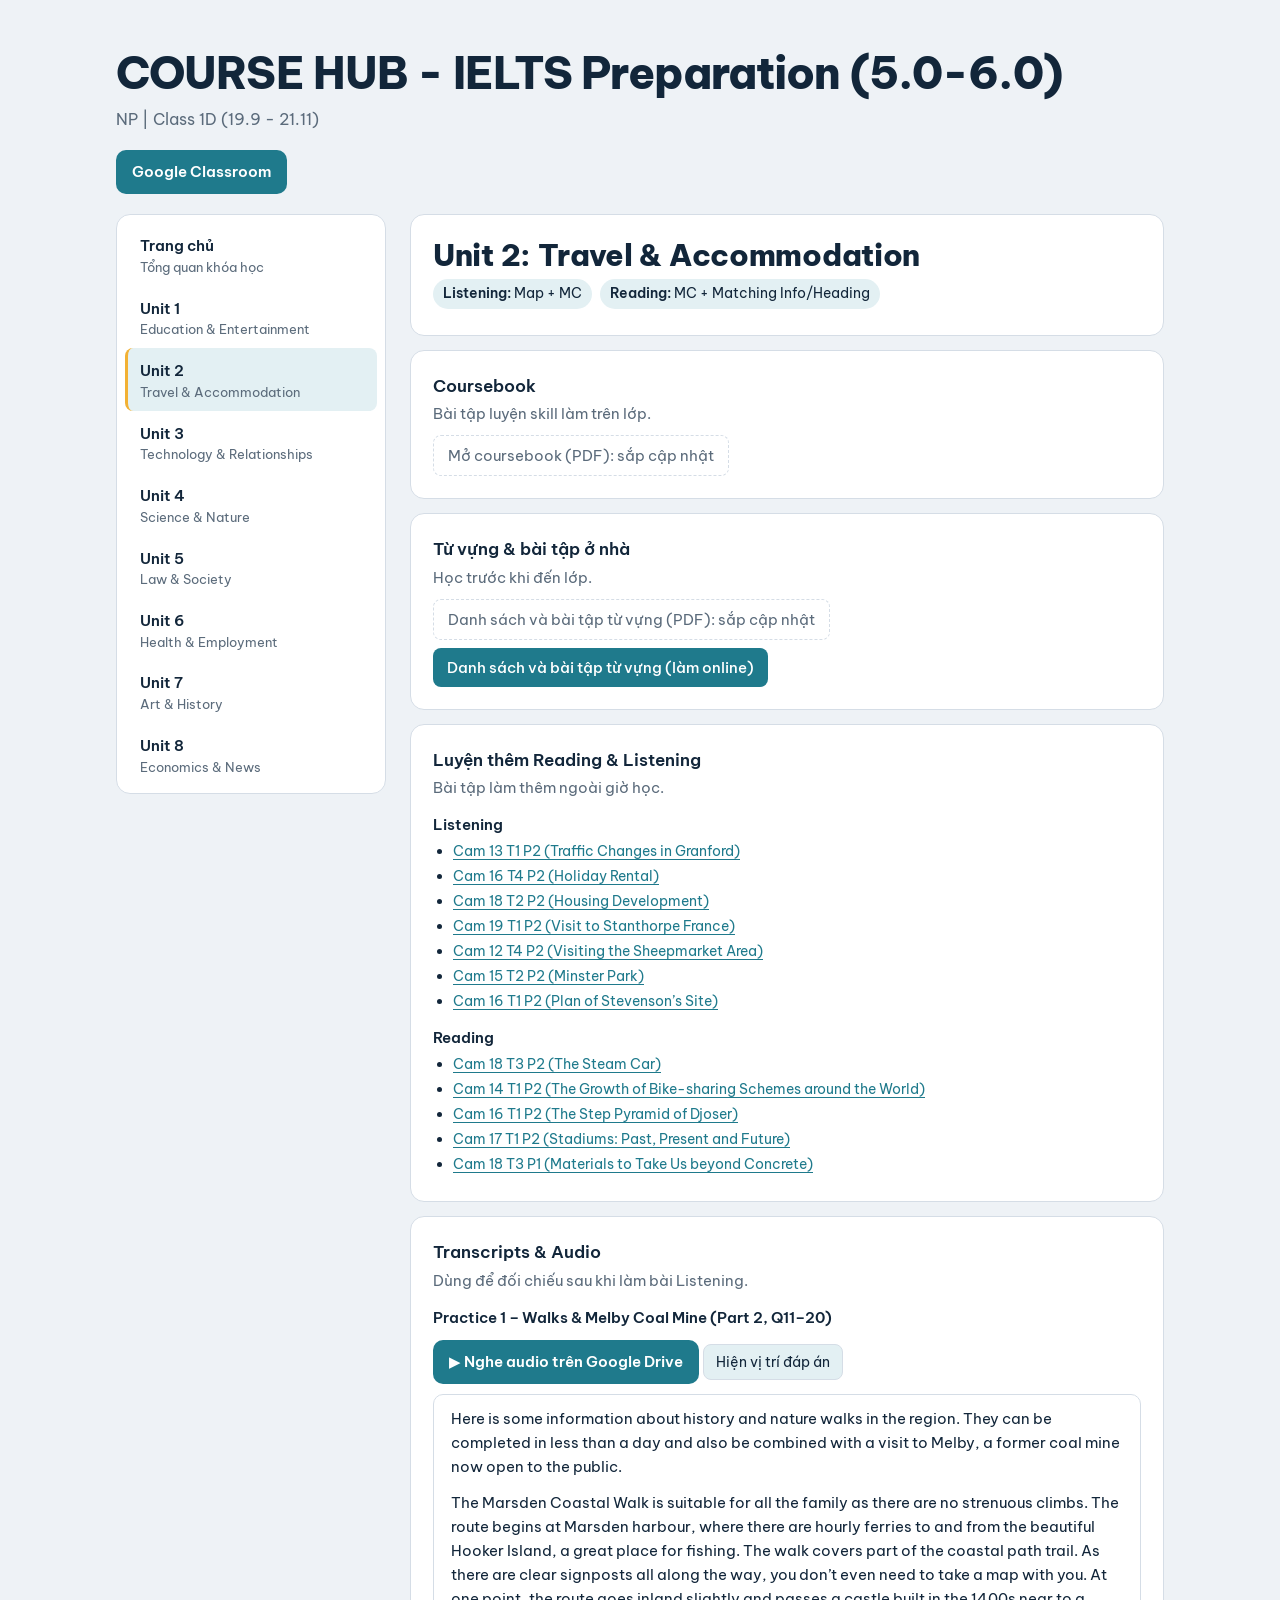
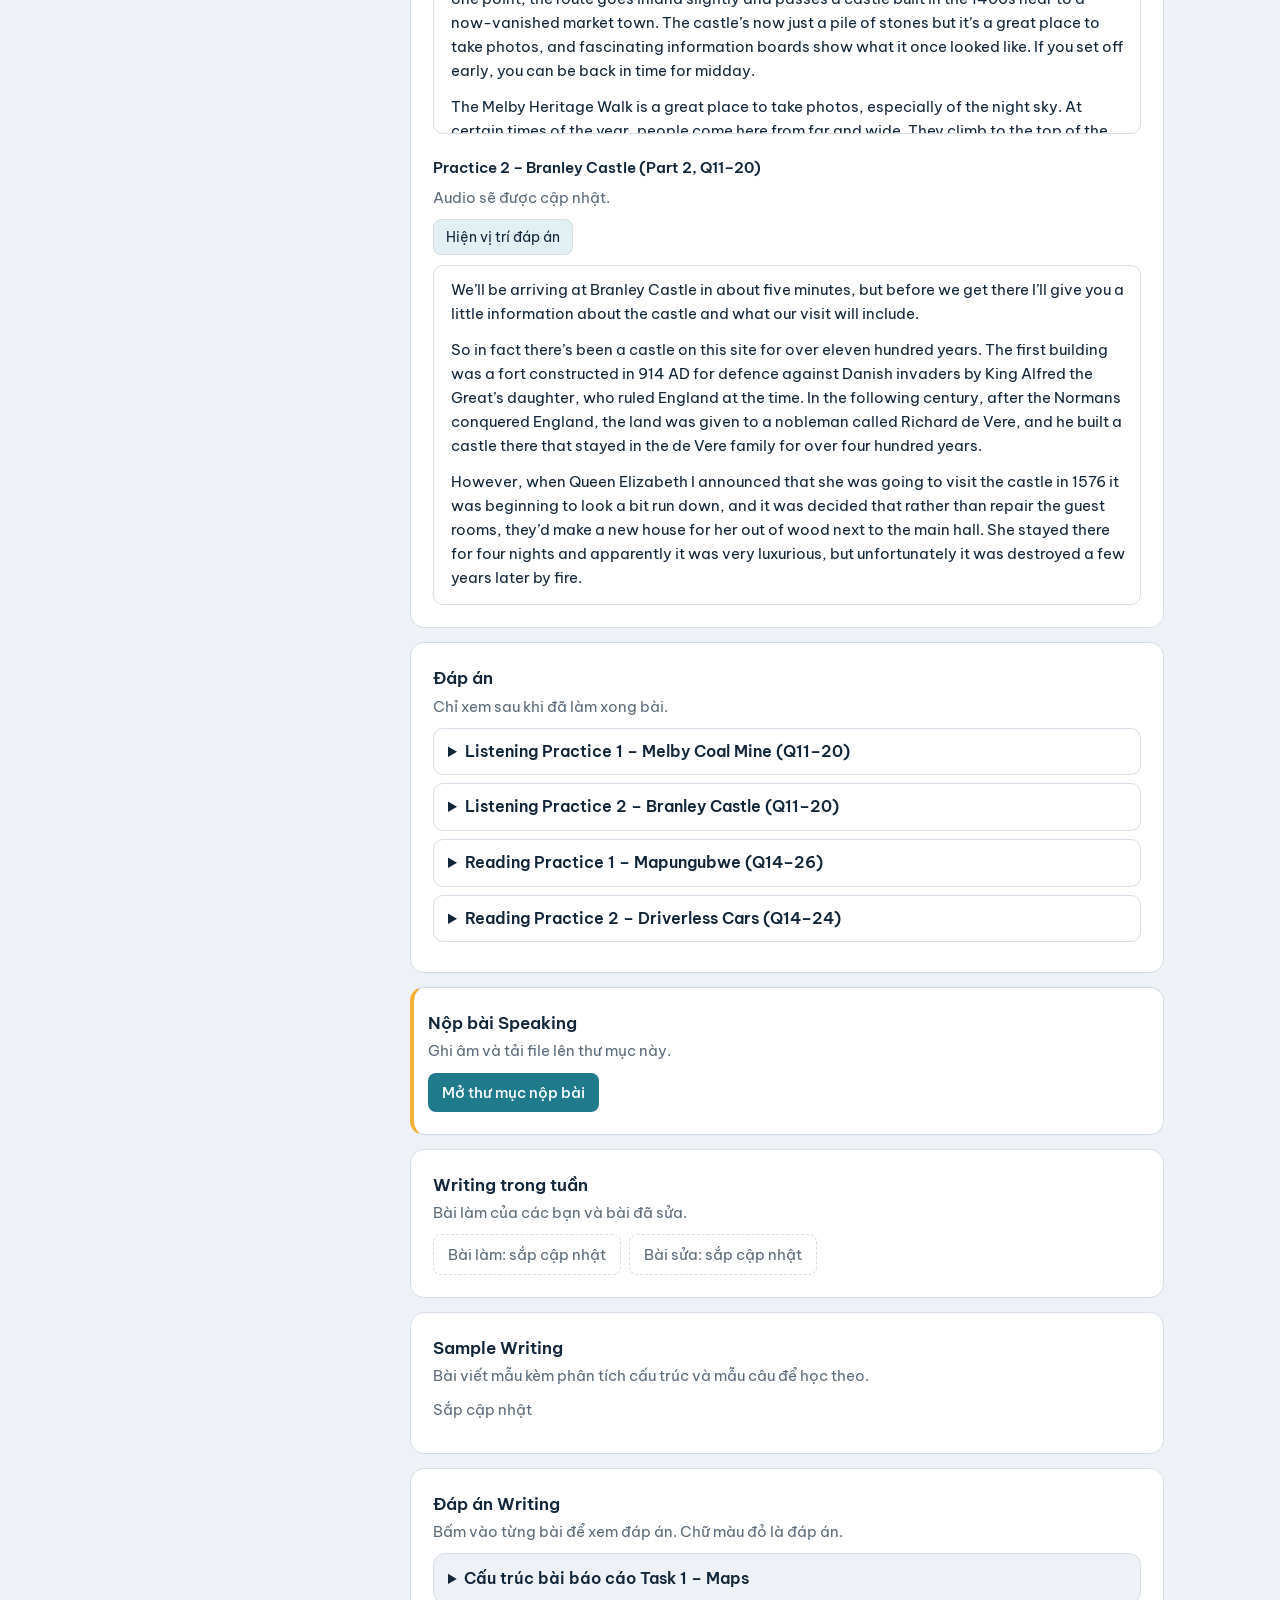
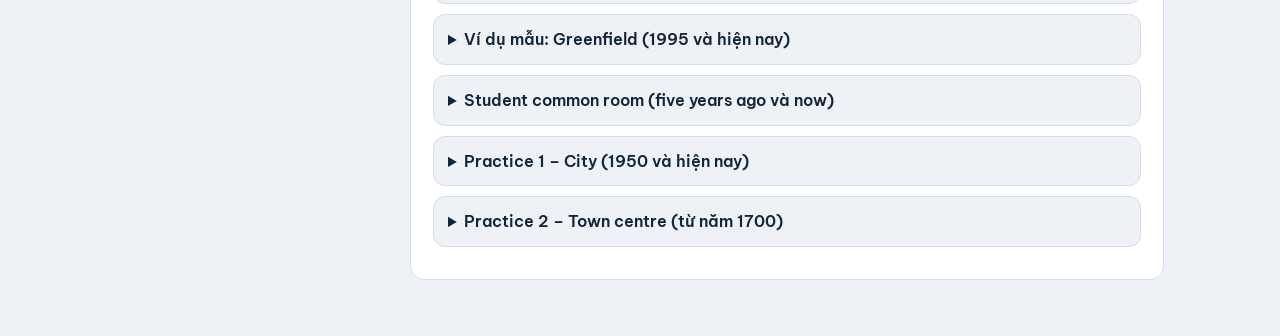
==== unit2.html @ 55ff96ce "Add files via upload" ====
<!DOCTYPE html>
<html lang="vi">
<head>
<meta charset="utf-8">
<meta name="viewport" content="width=device-width, initial-scale=1, viewport-fit=cover">
<title>Unit 2 – Travel & Accommodation | COURSE HUB</title>
<link rel="preconnect" href="https://fonts.googleapis.com">
<link href="https://fonts.googleapis.com/css2?family=Be+Vietnam+Pro:wght@400;500;600;700;800&display=swap" rel="stylesheet">
<link rel="stylesheet" href="style.css">
</head>
<body>
<div class="wrap">
<header>
<h1>COURSE HUB - IELTS Preparation (5.0-6.0)</h1>
<p>NP | Class 1D (19.9 - 21.11)</p>
<div class="top" id="top"></div>
</header>
<div class="layout">
<nav id="nav" aria-label="Danh sách unit"></nav>
<main id="main"></main>
</div>
<p class="foot" id="footTm" hidden><button id="tm">Chế độ canh thời gian (giáo viên)</button></p>
</div>
<script src="config.js"></script>
<script>
/* ===== DỮ LIỆU UNIT 2: chỉ sửa file này khi cập nhật unit này ===== */
window.UNIT = {
 "n": 2,
 "links": {
  "coursebook": [
   ""
  ],
  "vocab": [
   "",
   "unit2/vocab-exercises.html"
  ],
  "speaking": [
   "https://drive.google.com/drive/folders/15FydA_Ylfv_FVtkY6czhgsibKFtHn8TC?usp=sharing"
  ]
 },
 "practiceL": [
  {
   "t": "Cam 13 T1 P2 (Traffic Changes in Granford)",
   "u": "https://youpass.vn/thi-thu/listening/7494"
  },
  {
   "t": "Cam 16 T4 P2 (Holiday Rental)",
   "u": "https://youpass.vn/thi-thu/listening/7436"
  },
  {
   "t": "Cam 18 T2 P2 (Housing Development)",
   "u": "https://youpass.vn/thi-thu/listening/7410"
  },
  {
   "t": "Cam 19 T1 P2 (Visit to Stanthorpe France)",
   "u": "https://youpass.vn/thi-thu/listening/7401"
  },
  {
   "t": "Cam 12 T4 P2 (Visiting the Sheepmarket Area)",
   "u": "https://youpass.vn/thi-thu/listening/7498"
  },
  {
   "t": "Cam 15 T2 P2 (Minster Park)",
   "u": "https://youpass.vn/thi-thu/listening/7459"
  },
  {
   "t": "Cam 16 T1 P2 (Plan of Stevenson’s Site)",
   "u": "https://youpass.vn/thi-thu/listening/7446"
  }
 ],
 "practiceR": [
  {
   "t": "Cam 18 T3 P2 (The Steam Car)",
   "u": "https://youpass.vn/thi-thu/reading/7273"
  },
  {
   "t": "Cam 14 T1 P2 (The Growth of Bike-sharing Schemes around the World)",
   "u": "https://youpass.vn/thi-thu/reading/7321"
  },
  {
   "t": "Cam 16 T1 P2 (The Step Pyramid of Djoser)",
   "u": "https://youpass.vn/thi-thu/reading/7297"
  },
  {
   "t": "Cam 17 T1 P2 (Stadiums: Past, Present and Future)",
   "u": "https://youpass.vn/thi-thu/reading/7288"
  },
  {
   "t": "Cam 18 T3 P1 (Materials to Take Us beyond Concrete)",
   "u": "https://youpass.vn/thi-thu/reading/7275"
  }
 ],
 "audio": [
  {
   "id": "u2p1",
   "title": "Practice 1 – Walks & Melby Coal Mine (Part 2, Q11–20)",
   "audio": "",
   "drive": "https://drive.google.com/file/d/1bThsLKRSCO_lCA4B_rbiBiYxb0vmCD3F/view?usp=sharing",
   "times": null,
   "ev": [
    [
     1,
     "As there are clear signposts all along the way, you don’t even need to take a map with you",
     "11/12"
    ],
    [
     1,
     "The castle’s now just a pile of stones but it’s a great place to take photos",
     "11/12"
    ],
    [
     2,
     "climb the tower that’s situated where there was once a seventeenth century hunting lodge",
     "13/14"
    ],
    [
     2,
     "brings you back down to the starting point",
     "13/14"
    ],
    [
     4,
     "Go through the ticket office to an area where there are lockers to leave heavy bags in, and where you can borrow raincoats. Beyond that room is the exhibition.",
     "15"
    ],
    [
     5,
     "in the building directly to the north of the engine house",
     "16"
    ],
    [
     6,
     "in a small L-shaped building in the middle of the northern boundary of the site",
     "17"
    ],
    [
     7,
     "is in the southwest corner of the site, and can be accessed via a covered walkway",
     "18"
    ],
    [
     8,
     "on the north-eastern boundary of the site, not approached via a covered walkway",
     "19"
    ],
    [
     9,
     "The centre is connected to the ticket office via a short section of covered walkway",
     "20"
    ]
   ],
   "lines": [
    [
     "",
     "Here is some information about history and nature walks in the region. They can be completed in less than a day and also be combined with a visit to Melby, a former coal mine now open to the public."
    ],
    [
     "",
     "The Marsden Coastal Walk is suitable for all the family as there are no strenuous climbs. The route begins at Marsden harbour, where there are hourly ferries to and from the beautiful Hooker Island, a great place for fishing. The walk covers part of the coastal path trail. As there are clear signposts all along the way, you don’t even need to take a map with you. At one point, the route goes inland slightly and passes a castle built in the 1400s near to a now-vanished market town. The castle’s now just a pile of stones but it’s a great place to take photos, and fascinating information boards show what it once looked like. If you set off early, you can be back in time for midday."
    ],
    [
     "",
     "The Melby Heritage Walk is a great place to take photos, especially of the night sky. At certain times of the year, people come here from far and wide. They climb to the top of the valley and take pictures of the stars. In the daytime, it’s completely different. As you hike through the dense woods in the valley bottom, the only things you’ll hear are the sound of your own footsteps. At the highest point, you can stop to take in the views, and those with lots of energy can climb the tower that’s situated where there was once a seventeenth century hunting lodge. The route continues along the tops of the hills and brings you back down to the starting point – the car park at Melby Coal Mine."
    ],
    [
     "",
     "Melby Coal Mine has been open to the public for twenty years and has won awards for its visitor experience. Many of the buildings around the mine are still standing and have been converted into display areas."
    ],
    [
     "",
     "Firstly, there’s an exhibition showing the history of the mine, with many original black and white photos. To see that, you go from the car park, via a covered walkway to the Main Visitor Centre. Go through the ticket office to an area where there are lockers to leave heavy bags in, and where you can borrow raincoats. Beyond that room is the exhibition."
    ],
    [
     "",
     "There’s a small bathhouse where miners used to wash after their shift underground. You can see that in the building directly to the north of the engine house. The boiler has gone from there now, but there are lines of tin baths on the stone floor."
    ],
    [
     "",
     "There’s a display of early mining tools from the days before mechanisation. You can find that in a small L-shaped building in the middle of the northern boundary of the site. It’s incredible to think how miners were able to use hand implements to cut through rock."
    ],
    [
     "",
     "The vehicle shed, where you can find wagons of different sizes, along with some of the hi-tech cutting machines that were in use until the mine closed, is in the southwest corner of the site, and can be accessed via a covered walkway."
    ],
    [
     "",
     "There is a field with ponies, which are always popular with children, on the north-eastern boundary of the site, not approached via a covered walkway."
    ],
    [
     "",
     "The other building to mention is the education centre. This is where school groups go when they visit the mine, but it’s also accessible to the public as it contains a library and small gift shop. The centre is connected to the ticket office via a short section of covered walkway."
    ]
   ]
  },
  {
   "id": "u2p2",
   "title": "Practice 2 – Branley Castle (Part 2, Q11–20)",
   "audio": "",
   "times": null,
   "lines": [
    [
     "",
     "We’ll be arriving at Branley Castle in about five minutes, but before we get there I’ll give you a little information about the castle and what our visit will include."
    ],
    [
     "",
     "So in fact there’s been a castle on this site for over eleven hundred years. The first building was a fort constructed in 914 AD for defence against Danish invaders by King Alfred the Great’s daughter, who ruled England at the time. In the following century, after the Normans conquered England, the land was given to a nobleman called Richard de Vere, and he built a castle there that stayed in the de Vere family for over four hundred years."
    ],
    [
     "",
     "However, when Queen Elizabeth I announced that she was going to visit the castle in 1576 it was beginning to look a bit run down, and it was decided that rather than repair the guest rooms, they’d make a new house for her out of wood next to the main hall. She stayed there for four nights and apparently it was very luxurious, but unfortunately it was destroyed a few years later by fire."
    ],
    [
     "",
     "In the seventeenth century the castle belonged to the wealthy Fenys family, who enlarged it and made it more comfortable. However, by 1982 the Fenys family could no longer afford to maintain the castle, even though they received government support, and they put it on the market. It was eventually taken over by a company who owned a number of amusement parks, but when we get there I think you’ll see that they’ve managed to retain the original atmosphere of the castle."
    ],
    [
     "",
     "When you go inside, you’ll find that in the state rooms there are life-like moving wax models dressed in costumes of different periods in the past, which even carry on conversations together. As well as that, in every room there are booklets giving information about what the room was used for and the history of the objects and furniture it contains."
    ],
    [
     "",
     "The castle park’s quite extensive. At one time sheep were kept there, and in the nineteenth century the owners had a little zoo with animals like rabbits and even a baby elephant. Nowadays the old zoo buildings are used for public displays of painting and sculpture. The park also has some beautiful trees, though the oldest of all, which dated back 800 years, was sadly blown down in 1987."
    ],
    [
     "",
     "Now, you’re free to wander around on your own until 4.30, but then at the end of our visit we’ll all meet together at the bottom of the Great Staircase. We’ll then go on to the long gallery, where there’s a wonderful collection of photographs showing the family who owned the castle a hundred years ago having tea and cakes in the conservatory – and we’ll then take you to the same place, where afternoon tea will be served to you."
    ],
    [
     "",
     "Now if you can take a look at your plans you’ll see Branley Castle has four towers, joined together by a high wall, with the river on two sides."
    ],
    [
     "",
     "Don’t miss seeing the Great Hall. That’s near the river in the main tower, the biggest one, which was extended and redesigned in the eighteenth century."
    ],
    [
     "",
     "If you want to get a good view of the whole castle, you can walk around the walls. The starting point’s quite near the main entrance – walk straight down the path until you get to the south gate, and it’s just there. Don’t go on to the north gate – there’s no way up from there."
    ],
    [
     "",
     "There’ll shortly be a show in which you can see archers displaying their skill with a bow and arrow. The quickest way to get there is to take the first left after the main entrance and follow the path past the bridge, then you’ll see it in front of you at the end."
    ],
    [
     "",
     "If you like animals there’s also a display of hunting birds – falcons and eagles and so on. If you go from the main entrance in the direction of the south gate, but turn right before you get there instead of going through it, you’ll see it on your right past the first tower."
    ],
    [
     "",
     "At 3 pm there’s a short performance of traditional dancing on the outdoor stage. That’s right at the other side of the castle from the entrance, and over the bridge. It’s about ten minutes’ walk or so."
    ],
    [
     "",
     "And finally the shop. It’s actually inside one of the towers, but the way in is from the outside. Just take the first left after the main entrance, go down the path and take the first right. It’s got some lovely gifts and souvenirs."
    ],
    [
     "",
     "Right, so we’re just arriving …"
    ]
   ],
   "ev": [
    [
     2,
     "they’d make a new house for her out of wood next to the main hall",
     "11"
    ],
    [
     3,
     "It was eventually taken over by a company who owned a number of amusement parks",
     "12"
    ],
    [
     4,
     "there are life-like moving wax models dressed in costumes of different periods in the past, which even carry on conversations together",
     "13"
    ],
    [
     5,
     "the old zoo buildings are used for public displays of painting and sculpture",
     "14"
    ],
    [
     6,
     "we’ll then take you to the same place, where afternoon tea will be served to you",
     "15"
    ],
    [
     9,
     "walk straight down the path until you get to the south gate, and it’s just there",
     "16"
    ],
    [
     10,
     "follow the path past the bridge, then you’ll see it in front of you at the end",
     "17"
    ],
    [
     11,
     "turn right before you get there instead of going through it, you’ll see it on your right past the first tower",
     "18"
    ],
    [
     12,
     "That’s right at the other side of the castle from the entrance, and over the bridge",
     "19"
    ],
    [
     13,
     "inside one of the towers",
     "20"
    ],
    [
     13,
     "go down the path and take the first right",
     "20"
    ]
   ]
  }
 ],
 "keys": [
  {
   "t": "Listening Practice 1 – Melby Coal Mine (Q11–20)",
   "note": "",
   "a": [
    {
     "q": "11 & 12",
     "m": "B, E",
     "alt": []
    },
    {
     "q": "13 & 14",
     "m": "C, D",
     "alt": []
    },
    {
     "q": "15",
     "m": "F",
     "alt": []
    },
    {
     "q": "16",
     "m": "B",
     "alt": []
    },
    {
     "q": "17",
     "m": "D",
     "alt": []
    },
    {
     "q": "18",
     "m": "A",
     "alt": []
    },
    {
     "q": "19",
     "m": "H",
     "alt": []
    },
    {
     "q": "20",
     "m": "E",
     "alt": []
    }
   ]
  },
  {
   "t": "Listening Practice 2 – Branley Castle (Q11–20)",
   "note": "",
   "a": [
    {
     "q": "11",
     "m": "B",
     "alt": []
    },
    {
     "q": "12",
     "m": "C",
     "alt": []
    },
    {
     "q": "13",
     "m": "C",
     "alt": []
    },
    {
     "q": "14",
     "m": "B",
     "alt": []
    },
    {
     "q": "15",
     "m": "A",
     "alt": []
    },
    {
     "q": "16",
     "m": "H",
     "alt": []
    },
    {
     "q": "17",
     "m": "D",
     "alt": []
    },
    {
     "q": "18",
     "m": "F",
     "alt": []
    },
    {
     "q": "19",
     "m": "A",
     "alt": []
    },
    {
     "q": "20",
     "m": "E",
     "alt": []
    }
   ]
  },
  {
   "t": "Reading Practice 1 – Mapungubwe (Q14–26)",
   "note": "",
   "a": [
    {
     "m": "E",
     "alt": [],
     "e": "PE – L8 (...but their precise function is not known)"
    },
    {
     "m": "G",
     "alt": [],
     "e": "PG – L2 (a situation that may have been brought to a crisis point by a series of droughts)"
    },
    {
     "m": "C",
     "alt": [],
     "e": "PC – L4 (There were some grander residences dotted around the outskirts of Babandyanalo, and these probably belonged to male relatives of the king)"
    },
    {
     "m": "D",
     "alt": [],
     "e": "PD – L4 (...traded with merchants travelling from India by sea)"
    },
    {
     "m": "B",
     "alt": [],
     "e": "PB – L1 (The total population of Mapungubwe at its peak in the mid-13th century was around 5,000 people.)"
    },
    {
     "m": "A",
     "alt": [],
     "e": "PA – L4 (cattle herding and other types of farming brought plenty of food and a surplus that could be traded for needed goods)"
    },
    {
     "m": "B / D",
     "alt": [],
     "e": "(Thứ tự bất kỳ) PF – L7 (These objects were all found at the royal burial site...)"
    },
    {
     "m": "B / D",
     "alt": [],
     "e": "(Thứ tự bất kỳ) PF – L1 (A type of decoration, found nowhere else except Great Zimbabwe, involved the crafting of gold into small rectangular sheets...)"
    },
    {
     "m": "prosperity",
     "alt": [],
     "e": "PE – L2 (is another indicator of the prosperity of Mapungubwe society)"
    },
    {
     "m": "whistles",
     "alt": [],
     "e": "PE – L5 (There are also ceramic discs, and whistles.)"
    },
    {
     "m": "bodies",
     "alt": [],
     "e": "PE – L6 (small figures of highly stylised humans with elongated bodies...)"
    },
    {
     "m": "ancestors",
     "alt": [],
     "e": "PE – L7 (The figures may have been used in ceremonies as offerings to ancestors...)"
    },
    {
     "m": "jewellery",
     "alt": [
      "jewelry"
     ],
     "e": "PE – L9 (Other discoveries include small jewellery items made from locally sourced copper.)"
    }
   ],
   "s": 14
  },
  {
   "t": "Reading Practice 2 – Driverless Cars (Q14–24)",
   "note": "",
   "a": [
    {
     "m": "C",
     "alt": [],
     "e": "PC – L3 (the average car spends more than 90 percent of its life parked)"
    },
    {
     "m": "B",
     "alt": [],
     "e": "PB – L5 (those who are challenged by existing mobility models — such as older or disabled travellers — may be able to enjoy significantly greater travel autonomy.)"
    },
    {
     "m": "E",
     "alt": [],
     "e": "PE – L3 (drivers will have the freedom to select one that best suits their needs for a particular journey)"
    },
    {
     "m": "G",
     "alt": [],
     "e": "PG – L1 (It’s clear that there are many challenges that need to be addressed but... these can most probably be conquered within the next 10 years.)"
    },
    {
     "m": "D",
     "alt": [],
     "e": "PD – L11 (This faster rate of turnover may mean that vehicle production will not necessarily decrease.)"
    },
    {
     "m": "human error",
     "alt": [],
     "e": "PB – L2 (research at the UK’s Transport Research Laboratory has demonstrated that more than 90 percent of road collisions involve human error as a contributory factor)"
    },
    {
     "m": "car-sharing",
     "alt": [
      "car sharing"
     ],
     "e": "PC – L4 (Automation means that initiatives for car-sharing become much more viable, particularly in urban areas)"
    },
    {
     "m": "ownership",
     "alt": [],
     "e": "PD – L8 (Research Institute suggests automated vehicles might reduce vehicle ownership by 43 percent)"
    },
    {
     "m": "mileage",
     "alt": [],
     "e": "PD – L10 (but that vehicles’ average annual mileage would double as a result.)"
    },
    {
     "m": "C / D",
     "alt": [],
     "e": "(Thứ tự bất kỳ) PB – L5 (If the vehicle can do some or all of the driving, it may be possible to be productive, to socialise or simply to relax)"
    },
    {
     "m": "C / D",
     "alt": [],
     "e": "(Thứ tự bất kỳ) PB – L7 (If the vehicle can do the driving, those who are challenged by existing mobility models ... may be able to enjoy significantly greater travel autonomy.)"
    }
   ],
   "s": 14
  }
 ],
 "wkey": [
  {
   "t": "Cấu trúc bài báo cáo Task 1 – Maps",
   "blocks": [
    {
     "k": "list",
     "items": [
      "Introduction: paraphrase the map description.",
      "Overview: main changes / differences.",
      "Two body paragraphs: give further information."
     ]
    },
    {
     "k": "h",
     "t": "Body paragraph 1: one area of the map"
    },
    {
     "k": "list",
     "items": [
      "Facility A: Where? What change? (Moved to where?)",
      "Facility B: Where? What change? (Moved to where?)",
      "Facility C: Where? What change? (Moved to where?)",
      "..."
     ]
    },
    {
     "k": "h",
     "t": "Body paragraph 2: the other area of the map"
    },
    {
     "k": "list",
     "items": [
      "Facility A: Where? What change? (Moved to where?)",
      "Facility B: Where? What change? (Moved to where?)",
      "Facility C: Where? What change? (Moved to where?)",
      "..."
     ]
    }
   ]
  },
  {
   "t": "Ví dụ mẫu: Greenfield (1995 và hiện nay)",
   "prompt": "The maps below show the changes to a small town called Greenfield between 1995 and today. Summarise the information by selecting and reporting the main features, and make comparisons where relevant.",
   "img": "unit2/writing-1-greenfield.png",
   "alt": "Bản đồ thị trấn Greenfield năm 1995 và hiện nay",
   "blocks": [
    {
     "k": "sample",
     "label": "Bài mẫu",
     "paras": [
      [
       "Introduction",
       "The two maps illustrate how the town of Greenfield has changed from 1995 until the present day."
      ],
      [
       "Overview",
       "Overall, the town has become much more developed and modern. The most noticeable changes are that farmland has been replaced by housing, and that many public facilities in the south have been enlarged or upgraded."
      ],
      [
       "Body paragraph 1 – The northern area",
       "In the north of the town, there was a farm in the north-west and a small forest in the north-east in 1995. Today, the farm has disappeared and a housing estate has been built in its place. The forest has become much smaller, as part of it has been cleared to make room for a new car park, which is located next to the housing estate."
      ],
      [
       "Body paragraph 2 – The southern area",
       "In the south, the school, which stood in the south-west of the town, has been expanded to include a larger playground. In the centre, the old market has been demolished and a shopping mall has been constructed on the same site. Meanwhile, the small clinic in the south-east was moved to the north-east of the area, where it was turned into a hospital that is much bigger than before. Finally, the dirt road that ran through the middle of the town has been upgraded into a main road."
      ]
     ]
    }
   ]
  },
  {
   "t": "Student common room (five years ago và now)",
   "prompt": "The plans show a student common room from five years ago and now. Summarize the information by selecting and reporting the main features and make comparisons where relevant. (About 20 minutes, at least 150 words.)",
   "img": "unit2/writing-2-common-room.png",
   "alt": "Sơ đồ phòng sinh hoạt sinh viên năm năm trước và hiện nay",
   "blocks": [
    {
     "k": "h",
     "t": "1. Look at the maps below. Answer the questions below."
    },
    {
     "k": "qa",
     "rows": [
      [
       "Which place does the map describe?",
       "A student common room"
      ],
      [
       "Which period of time is mentioned?",
       "Five years ago and now"
      ],
      [
       "Which tense should be used?",
       "Where (Past Simple) → What has changed (Present Perfect → Present Simple)"
      ]
     ]
    },
    {
     "k": "h",
     "t": "2. Complete the Introduction sentence with the answers above."
    },
    {
     "k": "fill",
     "t": "The two maps illustrate how {a student common room} {has} / will be changed between {five years ago} and {now}"
    },
    {
     "k": "h",
     "t": "3. Choose the words in brackets that best describe the changes to the maps."
    },
    {
     "k": "fill",
     "t": "Overall, the map experienced ({major} / minor / some certain / no) modifications in the (northern / {southern} / eastern / western / central) section(s), while the others witnessed (more / {less}) significant upgrades."
    },
    {
     "k": "h",
     "t": "4. Complete the blanks with an area that the body describes. Put the facilities into the correct body paragraphs."
    },
    {
     "k": "tbl",
     "head": [
      "Body",
      "Khu vực",
      "Nhận xét chung",
      "Facilities / amenities"
     ],
     "rows": [
      [
       "Body 1",
       "{In the north}",
       "The arrangement of amenities remains almost unchanged compared to five years ago.",
       "{a cupboard, a sink, two benches, a microwave, a refrigerator}"
      ],
      [
       "Body 2",
       "{In the middle and the south}",
       "The area has been completely renovated.",
       "{locker / closet, four six-seater tables, entrance}"
      ]
     ]
    },
    {
     "k": "h",
     "t": "5. Finish the outline for the two body paragraphs by matching the facilities (What?) with the position (Where?) and the change (What changed?)."
    },
    {
     "k": "note",
     "t": "Danh sách từ gợi ý:"
    },
    {
     "k": "tbl",
     "head": [
      "Where?",
      "What changed?"
     ],
     "rows": [
      [
       "1. middle of the room",
       "1. expanded into an eight-seater"
      ],
      [
       "2. in the middle",
       "2. remain in their original positions"
      ],
      [
       "3. lined up in succession from west to east",
       "3. moved to the left"
      ],
      [
       "4. next to the new setup",
       "4. removed"
      ],
      [
       "5. next to the western entrance",
       "5. substituted by a workbench for laptops"
      ],
      [
       "6. in the bottom right corner",
       "6. installed"
      ],
      [
       "7. on the right",
       "7. replaced by a second microwave"
      ]
     ]
    },
    {
     "k": "tbl",
     "head": [
      "Body paragraph",
      "What?",
      "Where?",
      "What changed?"
     ],
     "rows": [
      [
       {
        "t": "Body paragraph A: {the north}",
        "rs": 2
       },
       "1. Kitchen units (a cupboard, sink, two benches, a microwave, and a refrigerator)",
       "{lined up in succession from west to east}",
       "{remain in their original positions}"
      ],
      [
       "2. one of the two benches",
       "{in the middle}",
       "{replaced by a second microwave}"
      ],
      [
       {
        "t": "Body paragraph B: {the middle} and {the south}",
        "rs": 5
       },
       "3. four six-seater tables",
       "{middle of the room}",
       "{moved to the left}"
      ],
      [
       "4. locker / closet",
       "{in the bottom right corner}",
       "{removed}"
      ],
      [
       "5. a relaxation zone (featuring a drinks machine, three armchairs, and a television)",
       "{on the right}",
       "{installed}"
      ],
      [
       "6. one of the tables",
       "{next to the new setup}",
       "{substituted by a workbench for laptops}"
      ],
      [
       "7. another table",
       "{next to the western entrance}",
       "{expanded into a ten-seater}"
      ]
     ]
    },
    {
     "k": "h",
     "t": "6. Now, write your own report based on the outline above."
    },
    {
     "k": "sample",
     "label": "Sample answer",
     "paras": [
      "The plans illustrate the layout modifications of a student common room over a five-year period.",
      "Overall, the southern sections experienced major modifications, while the others experienced less significant upgrades.",
      "Looking at the northern section first, a cupboard, sink, two benches, a microwave and a refrigerator were lined up in succession from west to east. This arrangement of amenities remains in their original positions over the last five years. The only modification in this area is that one of the two benches has been replaced by a second microwave.",
      "Turning to the rest of the room, the middle and southern areas have been completely renovated. Five years ago, the space was occupied by four six-seater tables in the middle of the room and a locker in the bottom right corner. Currently, while the set of tables has been moved to the left, the locker has been removed completely. Instead, a relaxation zone, featuring a drinks machine, three armchairs and a television, has been installed on the right. One of the tables next to the new setup has been substituted by a workbench for laptops, and another table next to the western entrance has been expanded into a ten-seater."
     ]
    }
   ]
  },
  {
   "t": "Practice 1 – City (1950 và hiện nay)",
   "prompt": "The maps below show a plan of a city in 1950 and at the present. Provide an overview of the information by identifying and describing the key details, and include comparisons where appropriate. (About 20 minutes, at least 150 words.)",
   "img": "unit2/writing-p1-city.png",
   "alt": "Bản đồ thành phố năm 1950 và hiện nay",
   "blocks": [
    {
     "k": "h",
     "t": "1. Question analysis. Answer the questions below."
    },
    {
     "k": "qa",
     "rows": [
      [
       "Which place does the map describe?",
       "A city"
      ],
      [
       "Which period of time is mentioned?",
       "1950 and at the present"
      ],
      [
       "Which tense should be used?",
       "Where (Past Simple) → What has changed (Present Perfect → Present Simple)"
      ]
     ]
    },
    {
     "k": "h",
     "t": "2. Complete the overview outline with words in brackets."
    },
    {
     "k": "fill",
     "t": "The ({central} / northern / southern) business district and the (transport infrastructure / {residential area} / body of water) in its ({vicinity} / intersection / terrain): ({expand} / construct / demolish) / ({Northern} / Southern / Eastern / Western) quarters: minor modifications > < the other(s): major changes"
    },
    {
     "k": "h",
     "t": "3. Complete the table with words from the suggested vocabulary or prepositions."
    },
    {
     "k": "tbl",
     "head": [
      "Describing location",
      "Describing change"
     ],
     "rows": [
      [
       "to the southeast; from the west to east end; along the bottom left; in the south; in the center; over; between; in the bottom right; to the south",
       "stay the same; construct; remain unchanged; build; expand; extend; grow in size; construction; add"
      ]
     ]
    },
    {
     "k": "tbl",
     "head": [
      "Body",
      "What?",
      "Where?",
      "What changed?"
     ],
     "rows": [
      [
       {
        "t": "City center",
        "rs": 7
       },
       "population",
       "in the north",
       "Grew tenfold from its original 20,000 inhabitants"
      ],
      [
       "road system",
       "{in the center} of map",
       "{expand} new branched off path connect east and south"
      ],
      [
       "river",
       "{from the west to east end} of city",
       "{stay the same}"
      ],
      [
       "lake",
       "{to the south} of main intersection",
       "{construct} split expanded cities’ into two parts"
      ],
      [
       "bridge",
       "{over} river",
       "{extend} accommodate larger body of water"
      ],
      [
       "government building",
       "{in the south} of commercial district",
       "{remain unchanged}"
      ],
      [
       "new government building",
       "{to the southeast} of new junction",
       "{build}"
      ],
      [
       {
        "t": "The outskirts",
        "rs": 3
       },
       "new route",
       "{along the bottom left} of map",
       "{add}"
      ],
      [
       "dam",
       "{between} river and east end of lake",
       "{construction}"
      ],
      [
       "airport",
       "{in the bottom right} of urban space",
       "{grow in size}"
      ]
     ]
    },
    {
     "k": "h",
     "t": "4. Now, write your own report based on the outline above."
    }
   ]
  },
  {
   "t": "Practice 2 – Town centre (từ năm 1700)",
   "prompt": "The following maps show the changes that have taken place in the centre of a town since 1700. Summarise the information by selecting and reporting the main features, and make comparisons where relevant. (About 20 minutes, at least 150 words.)",
   "img": "unit2/writing-p2-town.jpg",
   "alt": "Bản đồ trung tâm thị trấn từ năm 1700 đến nay",
   "blocks": [
    {
     "k": "h",
     "t": "1. Question analysis. Answer the questions below."
    },
    {
     "k": "qa",
     "rows": [
      [
       "Which place does the map describe?",
       "A town centre"
      ],
      [
       "Which period of time is mentioned?",
       "Between 1700 and now"
      ],
      [
       "Which tense should be used?",
       "Where (Past Simple) → What has changed (Present Perfect → Present Simple)"
      ]
     ]
    },
    {
     "k": "h",
     "t": "2. Complete the overview outline with words in brackets."
    },
    {
     "k": "fill",
     "t": "(northern / {central} / southern) facilities: undergo (minor / major / {no}) change > < ({the others} / another / the other place): major change"
    },
    {
     "k": "h",
     "t": "3. Complete the table with words from the suggested vocabulary or prepositions."
    },
    {
     "k": "tbl",
     "head": [
      "Describing location",
      "Describing change"
     ],
     "rows": [
      [
       "in the northwest; in the center; to the west; across; in the north; to the left; to the east; opposite; in the bottom left",
       "enlarge; remain unchanged; replace; build; remove for construction; expand; renovate; construct; clear out"
      ]
     ]
    },
    {
     "k": "tbl",
     "head": [
      "Body",
      "What?",
      "Where?",
      "What changed?"
     ],
     "rows": [
      [
       {
        "t": "{northern} region",
        "rs": 6
       },
       "Road system",
       "{across} the town (especially High St)",
       "{expand} with 3 large (lane / {road} / corner), 2 traffic (jam / {light} / junction), 1 ({roundabout} / semicircle / intersection)"
      ],
      [
       "River & Bridge",
       "{in the northwest}",
       "{remain unchanged}"
      ],
      [
       "Public Park",
       "{to the left} of Steggle Rd and High St",
       "{construct}"
      ],
      [
       "Goode Farm",
       "{in the north} of map",
       "{replace} with Car park and some (blocks / {rows} / lines) of houses"
      ],
      [
       "2 House & Stable",
       "{to the east} of Goode Farm",
       "{renovate} to House and Flat"
      ],
      [
       "pedestrian crossing",
       "on Market St",
       "{build} to connect with residential area ({opposite} / facing / across) the street"
      ],
      [
       {
        "t": "{central} and {southern} regions",
        "rs": 6
       },
       "Market Square & Church",
       "{in the center}",
       "stay the same"
      ],
      [
       "Hotel",
       "{to the west} of Market Square",
       {
        "t": "{enlarge}",
        "rs": 2
       }
      ],
      [
       "Row of shop",
       "{opposite} the Hotel"
      ],
      [
       "Field",
       "in south of map",
       {
        "t": "{clear out}",
        "rs": 2
       }
      ],
      [
       "Steggle Farm",
       "{in the bottom left}"
      ],
      [
       "House",
       "on right side",
       "{remove for construction} of Supermarket"
      ]
     ]
    },
    {
     "k": "h",
     "t": "4. Now, write your own report based on the outline above."
    }
   ]
  }
 ]
};
</script>
<script src="common.js"></script>
</body>
</html>
---- style.css ----
:root{--bg:#eef2f6;--surface:#fff;--ink:#12263a;--muted:#5b6b7b;--line:#d5dde6;--accent:#1f7a8c;--accent-ink:#fff;--mark:#f2b134;--soft:#e3f0f3;--hl:#fbe7c0;--hlbd:#e8c988;--obg:#faf0da;--obd:#e0c185;--obar:#c99a3f;
color-scheme:light;box-sizing:border-box;padding-top:env(safe-area-inset-top,0px);padding-bottom:env(safe-area-inset-bottom,0px)}
@media (prefers-color-scheme:dark){:root:not([data-theme="light"]){--bg:#0f1b27;--surface:#172636;--ink:#e8eef4;--muted:#9fb0c0;--line:#2a3d50;--accent:#5cc0d3;--accent-ink:#0f1b27;--soft:#1c3444;--hl:#5a4a1c;--hlbd:#8a7030;--obg:#2a2516;--obd:#5a4a24;--obar:#c99a3f;color-scheme:dark}}
:root[data-theme="dark"]{--bg:#0f1b27;--surface:#172636;--ink:#e8eef4;--muted:#9fb0c0;--line:#2a3d50;--accent:#5cc0d3;--accent-ink:#0f1b27;--soft:#1c3444;--hl:#5a4a1c;--hlbd:#8a7030;--obg:#2a2516;--obd:#5a4a24;--obar:#c99a3f;color-scheme:dark}
html{scroll-padding-top:env(safe-area-inset-top,0px)}
*{box-sizing:border-box}
body{margin:0;background:var(--bg);color:var(--ink);font:400 16px/1.6 "Be Vietnam Pro",system-ui,sans-serif}
a{color:inherit}
.wrap{max-width:1080px;margin:0 auto;padding:20px 16px 56px}
header{padding:28px 0 20px}
h1{font-size:clamp(28px,5vw,44px);line-height:1.15;font-weight:800;margin:0 0 8px;letter-spacing:-.02em}
header p{margin:0;color:var(--muted);max-width:56ch}
.top{display:flex;flex-wrap:wrap;gap:10px;margin-top:18px}
.btn{display:inline-flex;align-items:center;gap:8px;padding:10px 16px;border-radius:10px;background:var(--accent);color:var(--accent-ink);font-weight:600;text-decoration:none;font-size:15px;border:0}
.btn.off{background:transparent;color:var(--muted);border:1px dashed var(--line);pointer-events:none}
.layout{display:grid;grid-template-columns:270px 1fr;gap:24px;align-items:start}
nav{background:var(--surface);border:1px solid var(--line);border-radius:14px;padding:8px;position:sticky;top:12px}
nav button{display:block;width:100%;text-align:left;background:none;border:0;color:var(--ink);font:inherit;padding:10px 12px;border-radius:8px;cursor:pointer;border-left:3px solid transparent}
nav button small{display:block;color:var(--muted);font-size:12.5px;line-height:1.35}
nav button b{font-weight:600;font-size:14.5px}
nav button:hover{background:var(--soft)}
nav button[aria-current="true"]{background:var(--soft);border-left-color:var(--mark)}
nav button:focus-visible,.btn:focus-visible,.item a:focus-visible{outline:2px solid var(--accent);outline-offset:2px}
main{min-width:0}
.card{background:var(--surface);border:1px solid var(--line);border-radius:14px;padding:22px}
.card+.card{margin-top:14px}
h2{font-size:clamp(22px,3.4vw,30px);line-height:1.2;margin:0 0 6px;font-weight:800;letter-spacing:-.01em}
.sub{color:var(--muted);margin:0 0 16px}
.tags{display:flex;flex-wrap:wrap;gap:8px;margin:0 0 4px}
.tag{font-size:13.5px;padding:4px 10px;border-radius:999px;background:var(--soft)}
.tag b{font-weight:600}
h3{font-size:17px;margin:0 0 2px;font-weight:600}
.desc{margin:0 0 10px;color:var(--muted);font-size:14.5px}
.list{display:flex;flex-wrap:wrap;gap:8px}
.item a,.item span{display:inline-block;padding:8px 14px;border-radius:8px;font-size:14.5px;text-decoration:none}
.item a{background:var(--accent);color:var(--accent-ink);font-weight:500}
.item span{border:1px dashed var(--line);color:var(--muted)}
.mark{border-left:4px solid var(--mark);padding-left:14px}
.aud{display:block;margin:0 0 4px}.aud b{display:block;font-weight:600;font-size:14.5px;margin-bottom:4px}.aud audio{width:min(420px,100%)}
h4{font-size:15px;font-weight:600;margin:14px 0 4px}
.plain{margin:0;padding-left:20px}.plain li{margin:4px 0;font-size:14px;line-height:1.5}.plain a{color:var(--accent);text-underline-offset:3px}.plain span{color:var(--muted)}
.tr{max-height:340px;overflow-y:auto;position:relative;border:1px solid var(--line);border-radius:10px;padding:6px;margin-top:10px}
.ln{display:flex;gap:10px;margin:0;padding:6px 8px;border-radius:6px;border-left:3px solid transparent;font-size:15px}
.tr.synced .ln{cursor:pointer}.ln b{flex:0 0 76px;font-size:12.5px;color:var(--muted);font-weight:600;padding-top:2px}
.ln.on{background:var(--soft);border-left-color:var(--mark)}.ln.next{outline:1px dashed var(--accent)}
.pl+.pl{margin-top:22px}.tt{margin-top:10px;padding:12px;border:1px dashed var(--accent);border-radius:10px;font-size:14px}
.tt textarea{width:100%;height:64px;margin-top:8px;font:12px monospace;background:var(--bg);color:var(--ink);border:1px solid var(--line);border-radius:6px}
.foot{text-align:center;margin-top:28px}.foot button{background:none;border:0;color:var(--muted);font:inherit;font-size:13px;text-decoration:underline;cursor:pointer}
.ev{background:none;color:inherit}.ev sup{display:none}
.showev .ev{background:var(--mark);color:#111;border-radius:3px;padding:0 2px}.showev .ev sup{display:inline;font-weight:600;font-size:11px;margin-left:2px}
.evb{margin-top:10px;background:var(--soft);color:var(--ink);border:1px solid var(--line);border-radius:8px;padding:6px 12px;font:inherit;font-size:14px;cursor:pointer}
details.key{margin:8px 0;border:1px solid var(--line);border-radius:10px;padding:10px 14px}.key summary{cursor:pointer;font-weight:600}.key ol{margin:10px 0 0;padding-left:22px;font-size:14px;line-height:1.45;column-width:300px;column-gap:32px}.key li{margin:0 0 7px;break-inside:avoid}.key li b{font-weight:600}.key li::marker{color:var(--muted)}.key .alt{color:var(--muted)}.key ol.one{columns:1}.ev2{font-size:13px;margin-top:1px}
.kt{width:100%;border-collapse:collapse;margin-top:10px;font-size:15px}.kt th{text-align:left;font-weight:600;color:var(--muted);font-size:13px;padding:4px 8px;border-bottom:1px solid var(--line)}
.kt td{padding:7px 8px;border-bottom:1px solid var(--line);vertical-align:top}.kt td:first-child{width:44px;color:var(--muted)}.kt .alt{color:var(--muted);font-size:14px}
.key ol.lbl{list-style:none;padding-left:0}.qn2{display:inline-block;min-width:52px;color:var(--muted)}
.vh{display:flex;flex-wrap:wrap;gap:10px;justify-content:space-between;align-items:center}
#viewer iframe{width:100%;height:78vh;border:0;margin-top:12px;border-radius:8px;background:#fff}
#viewer .pg{display:block;width:100%;height:auto;margin-top:10px;border-radius:6px;background:#fff}
.units{display:grid;grid-template-columns:repeat(auto-fill,minmax(230px,1fr));gap:10px;margin-top:14px}
.units button{text-align:left;background:var(--bg);border:1px solid var(--line);border-radius:10px;padding:12px;color:var(--ink);font:inherit;cursor:pointer}
.units button:hover{border-color:var(--accent)}
@media (max-width:820px){.layout{grid-template-columns:1fr}nav{position:static;display:flex;overflow-x:auto;gap:4px}nav button{flex:0 0 auto;width:auto;min-width:150px;border-left:0;border-bottom:3px solid transparent}nav button[aria-current="true"]{border-bottom-color:var(--mark)}nav button small{display:none}}
.wq+.wq{margin-top:18px}.qp{border-left:3px solid var(--accent);background:var(--bg);padding:10px 14px;border-radius:6px;font-size:14.5px;margin:0 0 8px}.qp small{display:block;color:var(--accent);font-weight:600;text-transform:uppercase;letter-spacing:.06em;font-size:11px;margin-bottom:2px}
details.wc{border:1px solid var(--line);border-radius:10px;margin:8px 0}details.wc>summary{cursor:pointer;padding:10px 14px;display:flex;flex-wrap:wrap;gap:6px 12px;align-items:center;font-weight:600}
.band{background:var(--accent);color:var(--accent-ink);border-radius:999px;padding:1px 10px;font-size:13px}.cr{margin-left:auto;font-size:12.5px;font-weight:500;color:var(--muted)}
.wbody{padding:0 16px 16px}.wl{font-size:11.5px;font-weight:700;letter-spacing:.08em;text-transform:uppercase;color:var(--muted);margin:18px 0 8px;padding-bottom:4px;border-bottom:1px solid var(--line)}
.ob,.rw{border-radius:8px;padding:12px 14px;margin:0 0 10px;font-size:14.5px;line-height:1.65}.ob{background:var(--obg);border:1px solid var(--obd);border-left:3px solid var(--obar)}.rw{background:var(--soft)}
.ob span,.rw span{display:block;font-size:10.5px;font-weight:700;letter-spacing:.08em;text-transform:uppercase;color:var(--muted);margin-bottom:5px}.ob p,.rw p{margin:0}
.wbody mark{background:var(--hl);color:inherit;border-bottom:1.5px solid var(--hlbd);padding:0 2px;border-radius:2px}
ol.wn{margin:0 0 10px;padding-left:20px;font-size:14px}ol.wn li{margin-bottom:9px}
.crt{display:flex;gap:6px;flex-wrap:wrap}.cb{font:inherit;font-size:12.5px;padding:3px 10px;border:1px solid var(--line);border-radius:8px;background:var(--bg);color:var(--ink);cursor:pointer;white-space:nowrap}.cb b{font-weight:700;margin-left:2px}.cb:hover{border-color:var(--accent)}.cb[aria-expanded="true"]{border-color:var(--accent);background:var(--soft)}
.cp{margin-top:8px;padding:10px 14px;border:1px solid var(--line);border-radius:8px;font-size:14px;line-height:1.55}.cp[hidden]{display:none}
.cp{margin-top:10px;padding:12px 16px;border:1px solid var(--line);border-left:3px solid var(--accent);border-radius:8px;background:var(--bg)}
.ch{display:flex;align-items:center;justify-content:space-between;gap:10px;margin-bottom:6px}.ch b{font-size:15px}
.cd{margin:0 0 8px;font-size:12.5px;line-height:1.5;color:var(--muted);font-style:italic}
.cl{margin:0;padding-left:18px;font-size:14px;line-height:1.55}.cl li{margin:5px 0}.cl li::marker{color:var(--accent)}
.pg4{display:flex;flex-direction:column;gap:10px}.pg4 .pb{width:100%}.pg4 .pc{margin:-2px 0 6px}
.pb{text-align:left;font:inherit;color:var(--ink);background:var(--obg);border:1px solid var(--obd);border-left:3px solid var(--obar);border-radius:8px;padding:11px 14px;cursor:pointer}
.pb:hover{border-color:var(--accent)}.pb[aria-expanded="true"]{border-color:var(--accent);box-shadow:0 0 0 2px var(--accent)}
.pt{display:block;font-size:10.5px;font-weight:700;letter-spacing:.08em;text-transform:uppercase;color:var(--muted);margin-bottom:5px}.px{display:block;font-size:15px;line-height:1.7}
.pc{margin-top:12px;padding:12px 16px;border:1px solid var(--accent);border-radius:10px}.pc[hidden]{display:none}.pc h4{margin:0 0 8px}
.wl,.pt,.ob span,.rw span,.qp small{text-transform:none;letter-spacing:0;font-family:"Be Vietnam Pro",system-ui,sans-serif}.wl{font-size:13.5px;font-weight:600;color:var(--ink)}.pt,.ob span,.rw span,.qp small{font-size:12.5px;font-weight:600}.cb,.cb b,.band,.cr{font-family:"Be Vietnam Pro",system-ui,sans-serif}.cb{font-size:13px;font-weight:500}.cb b{font-weight:700}

/* Sample Writing */
.sw{margin-top:14px}.sw h4{margin:0 0 6px;font-size:16px}
.swq{border-left:3px solid var(--accent);background:var(--bg);padding:10px 14px;border-radius:6px;font-size:14.5px;margin:8px 0 12px}
.swctl{display:flex;flex-wrap:wrap;gap:6px 20px;font-size:14px;margin:8px 0}.swctl label{display:flex;gap:6px;align-items:center;cursor:pointer}
.swlg{display:flex;flex-wrap:wrap;gap:6px 8px;margin:6px 0 12px;align-items:center}.lgi{padding:2px 4px}
.swh{font-size:13.5px;font-weight:600;color:var(--muted);margin:18px 0 4px}
.swp{margin:0 0 6px;font-size:15.5px;line-height:2.15}
.ss{--rgb:100,116,139;--a:.14;background:rgba(var(--rgb),var(--a));border-radius:5px;padding:2px 3px;-webkit-box-decoration-break:clone;box-decoration-break:clone}
.lb{font-style:normal;font-size:11px;font-weight:700;line-height:1;border-radius:5px;padding:3px 8px;margin-right:5px;vertical-align:1px;color:#fff;background:rgb(var(--rgb));white-space:nowrap}
.ss-bg{--rgb:100,116,139}.ss-thesis{--rgb:225,29,72;--a:.16}.ss-outline{--rgb:13,148,136;--a:.16}.ss-topic{--rgb:79,70,229;--a:.18}
.ss-idea1{--rgb:37,99,235;--a:.28}.ss-exp1{--rgb:37,99,235;--a:.17}.ss-ex1{--rgb:37,99,235;--a:.09}
.ss-idea2{--rgb:22,163,74;--a:.28}.ss-exp2{--rgb:22,163,74;--a:.17}.ss-ex2{--rgb:22,163,74;--a:.09}
.ss-idea3{--rgb:147,51,234;--a:.28}.ss-exp3{--rgb:147,51,234;--a:.17}.ss-ex3{--rgb:147,51,234;--a:.09}
.ss-res{--rgb:234,88,12;--a:.18}.ss-sum{--rgb:100,116,139;--a:.18}
.tpl{font-weight:700;border-bottom:2.5px solid #d97706;padding-bottom:1px}
.sw.nofn .ss{background:none}.sw.nofn .lb{display:none}.sw.nofn .lgi{display:none}
.sw.notpl .tpl{font-weight:inherit;border-bottom:0}.sw.notpl .lgt{display:none}
.swt{width:100%;border-collapse:collapse;font-size:14.5px;margin:4px 0 8px}.swt td{padding:7px 8px;border-bottom:1px solid var(--line);vertical-align:top}.swt td:last-child{color:var(--muted);width:34%}

/* Sample Writing – bố cục mới (dễ nhìn) */
.sw[data-view="map"] .sxflow{display:none}.sw[data-view="flow"] .sxmap{display:none}
.swnote{margin:0 0 12px;padding:10px 14px;border-radius:8px;background:var(--soft);font-size:14px;line-height:1.6}
.sxbar{display:flex;flex-wrap:wrap;gap:10px 18px;align-items:center;margin:4px 0 12px}
.sxseg{display:inline-flex;border:1px solid var(--line);border-radius:10px;overflow:hidden}
.sxv{font:inherit;font-size:14px;font-weight:600;padding:7px 16px;border:0;background:var(--surface);color:var(--ink);cursor:pointer}
.sxv+.sxv{border-left:1px solid var(--line)}.sxv.on{background:var(--accent);color:var(--accent-ink)}
.sxck{display:flex;gap:6px;align-items:center;font-size:14px;cursor:pointer}
.sxp{border:1px solid var(--line);border-radius:12px;padding:14px;margin:12px 0;background:var(--bg)}
.sxh{font-size:13.5px;font-weight:700;color:var(--muted);margin:0 0 10px;letter-spacing:.01em}
.sxr{display:grid;grid-template-columns:124px 1fr;gap:12px;align-items:start;padding:9px 12px;border-radius:9px;font-size:15.5px;line-height:1.7;margin:0}
.sxr+.sxr{margin-top:6px}
.sxl{padding-top:3px}.sxr .lb{display:inline-block;margin:0}
.sxg{margin:10px 0;padding-left:10px;border-left:4px solid rgb(var(--rgb,100,116,139))}
.sxg .sxr{margin-top:5px}.sxg .sxr:first-child{margin-top:0}
.sxg .sxr.sxsub{margin-left:18px}
.sxg1{--rgb:37,99,235}.sxg2{--rgb:22,163,74}.sxg3{--rgb:147,51,234}
.sxflow .swh{margin-top:14px}.sxflow .swp{font-size:16px;line-height:1.95}
.sxtpl{margin-top:16px;border:1px solid var(--line);border-radius:10px;padding:4px 14px 10px}.sxtpl summary{cursor:pointer;font-weight:600;padding:8px 0}
@media(max-width:640px){.sxr{grid-template-columns:1fr;gap:4px}.sxg .sxr.sxsub{margin-left:10px}}
.sw.notpl .tpl{font-weight:inherit;border-bottom:0}

/* Đáp án Writing */
details.wk{border:1px solid var(--line);border-radius:12px;margin:10px 0;background:var(--bg)}
details.wk>summary{cursor:pointer;padding:12px 14px;font-weight:600;font-size:15.5px}
.wkb{padding:2px 16px 16px}
.wkimg{display:block;max-width:100%;height:auto;margin:10px 0 14px;border:1px solid var(--line);border-radius:10px;background:#fff}
.wkh{margin:18px 0 6px;font-size:15px}
.ans{color:#c62828;font-weight:600}
@media (prefers-color-scheme:dark){.ans{color:#ff8a80}}
.wkqa>div{padding:5px 0;line-height:1.6}
.wkfill{line-height:1.85;margin:6px 0}
.wkl{margin:6px 0 6px 18px;padding:0;line-height:1.75}
.wkt{overflow-x:auto;margin:8px 0}
.wkt table{border-collapse:collapse;width:100%;font-size:14.5px;min-width:520px}
.wkt th,.wkt td{border:1px solid var(--line);padding:7px 9px;vertical-align:top;text-align:left;line-height:1.55}
.wkt th{background:var(--soft);font-weight:600}
.wksm{border-left:4px solid var(--accent);background:var(--soft);padding:10px 14px;border-radius:0 8px 8px 0;margin:10px 0}
.wksl{font-weight:700;font-size:13.5px;margin-bottom:4px;color:var(--muted)}
.wksm p{margin:6px 0;line-height:1.8;font-size:15.5px}
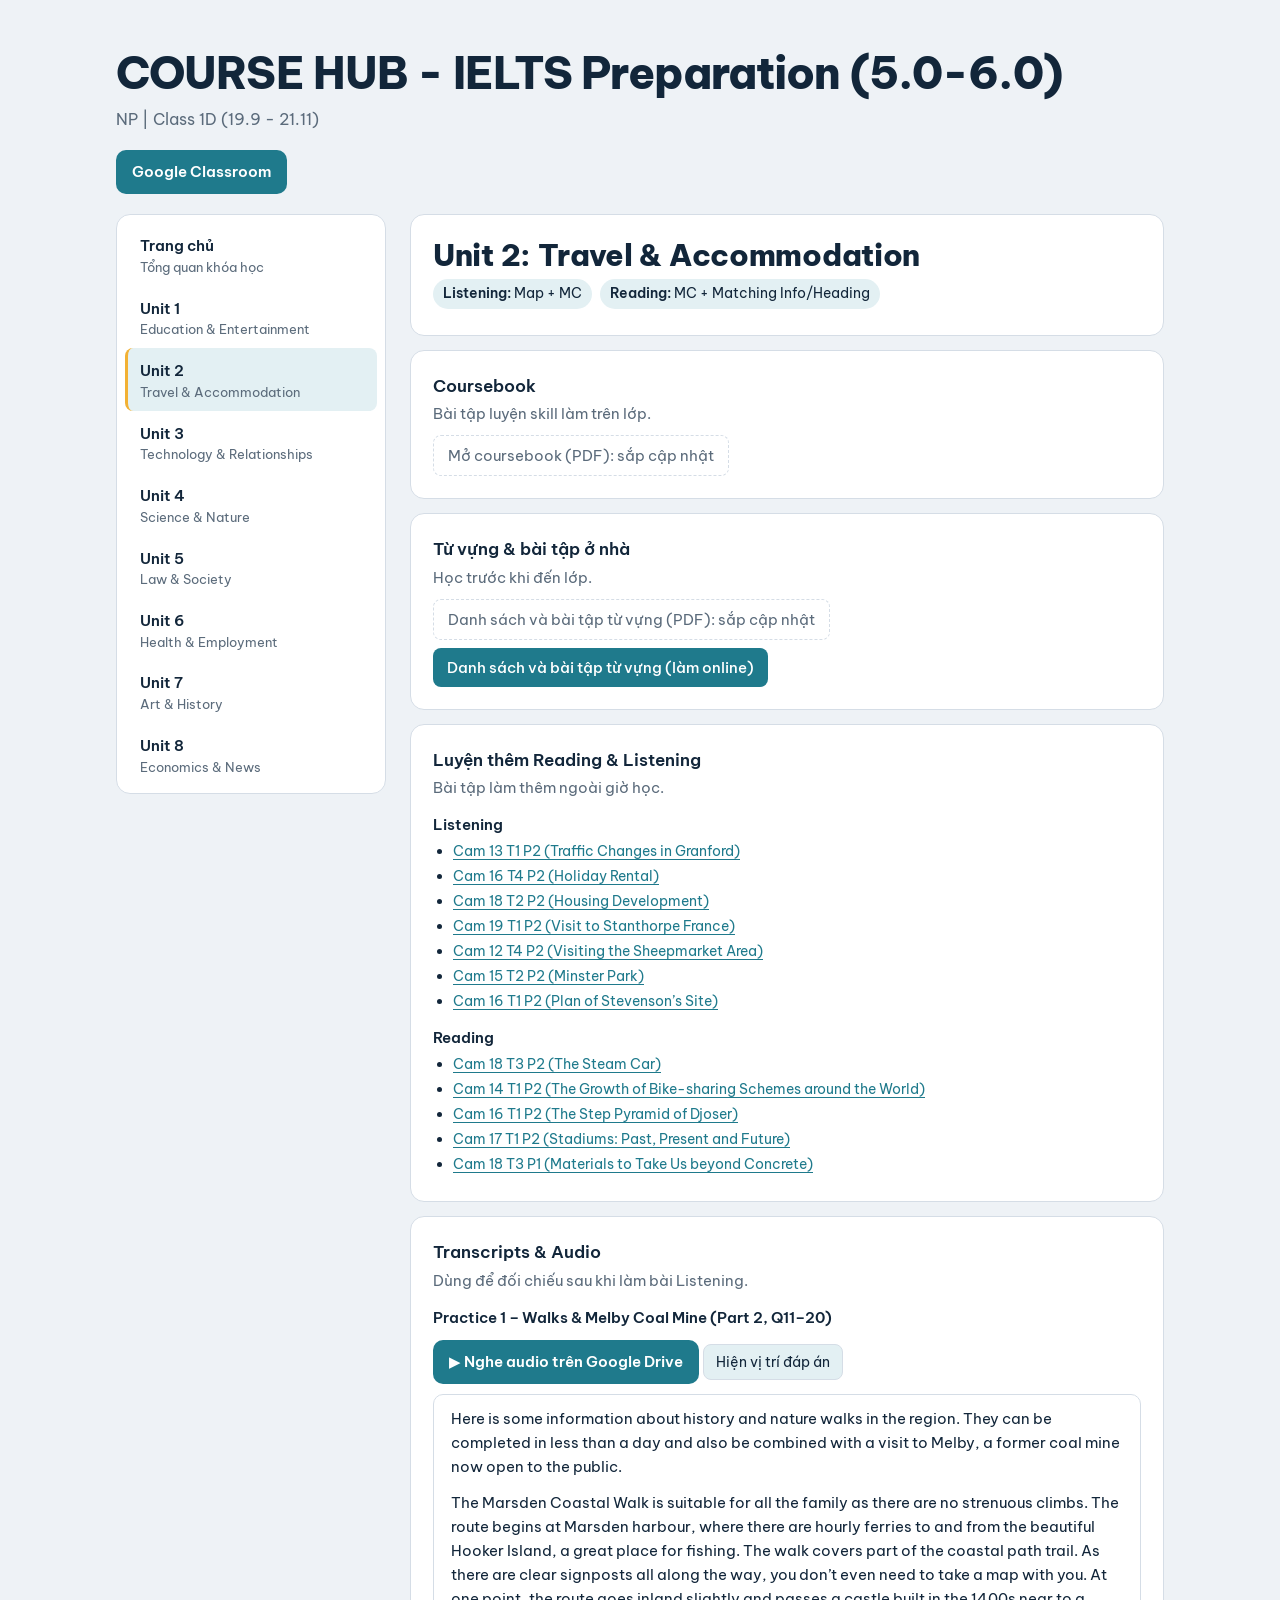
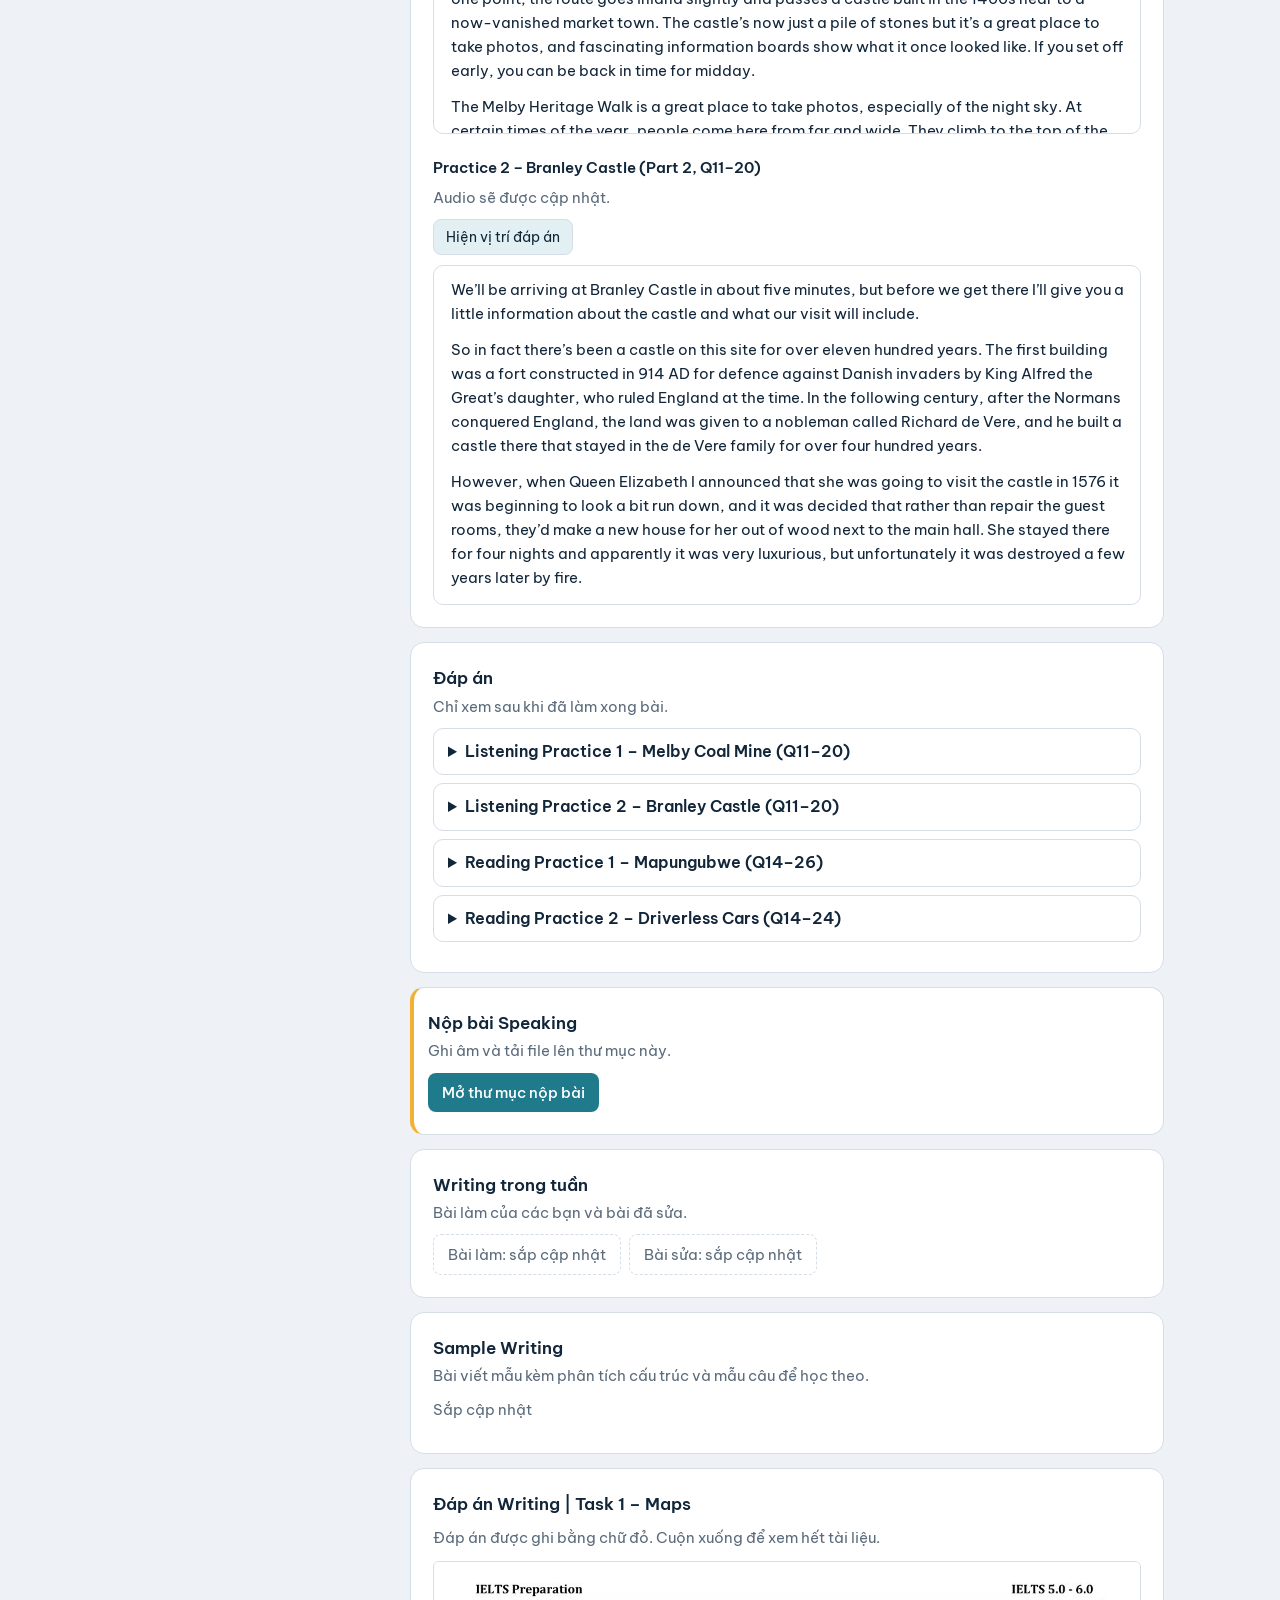
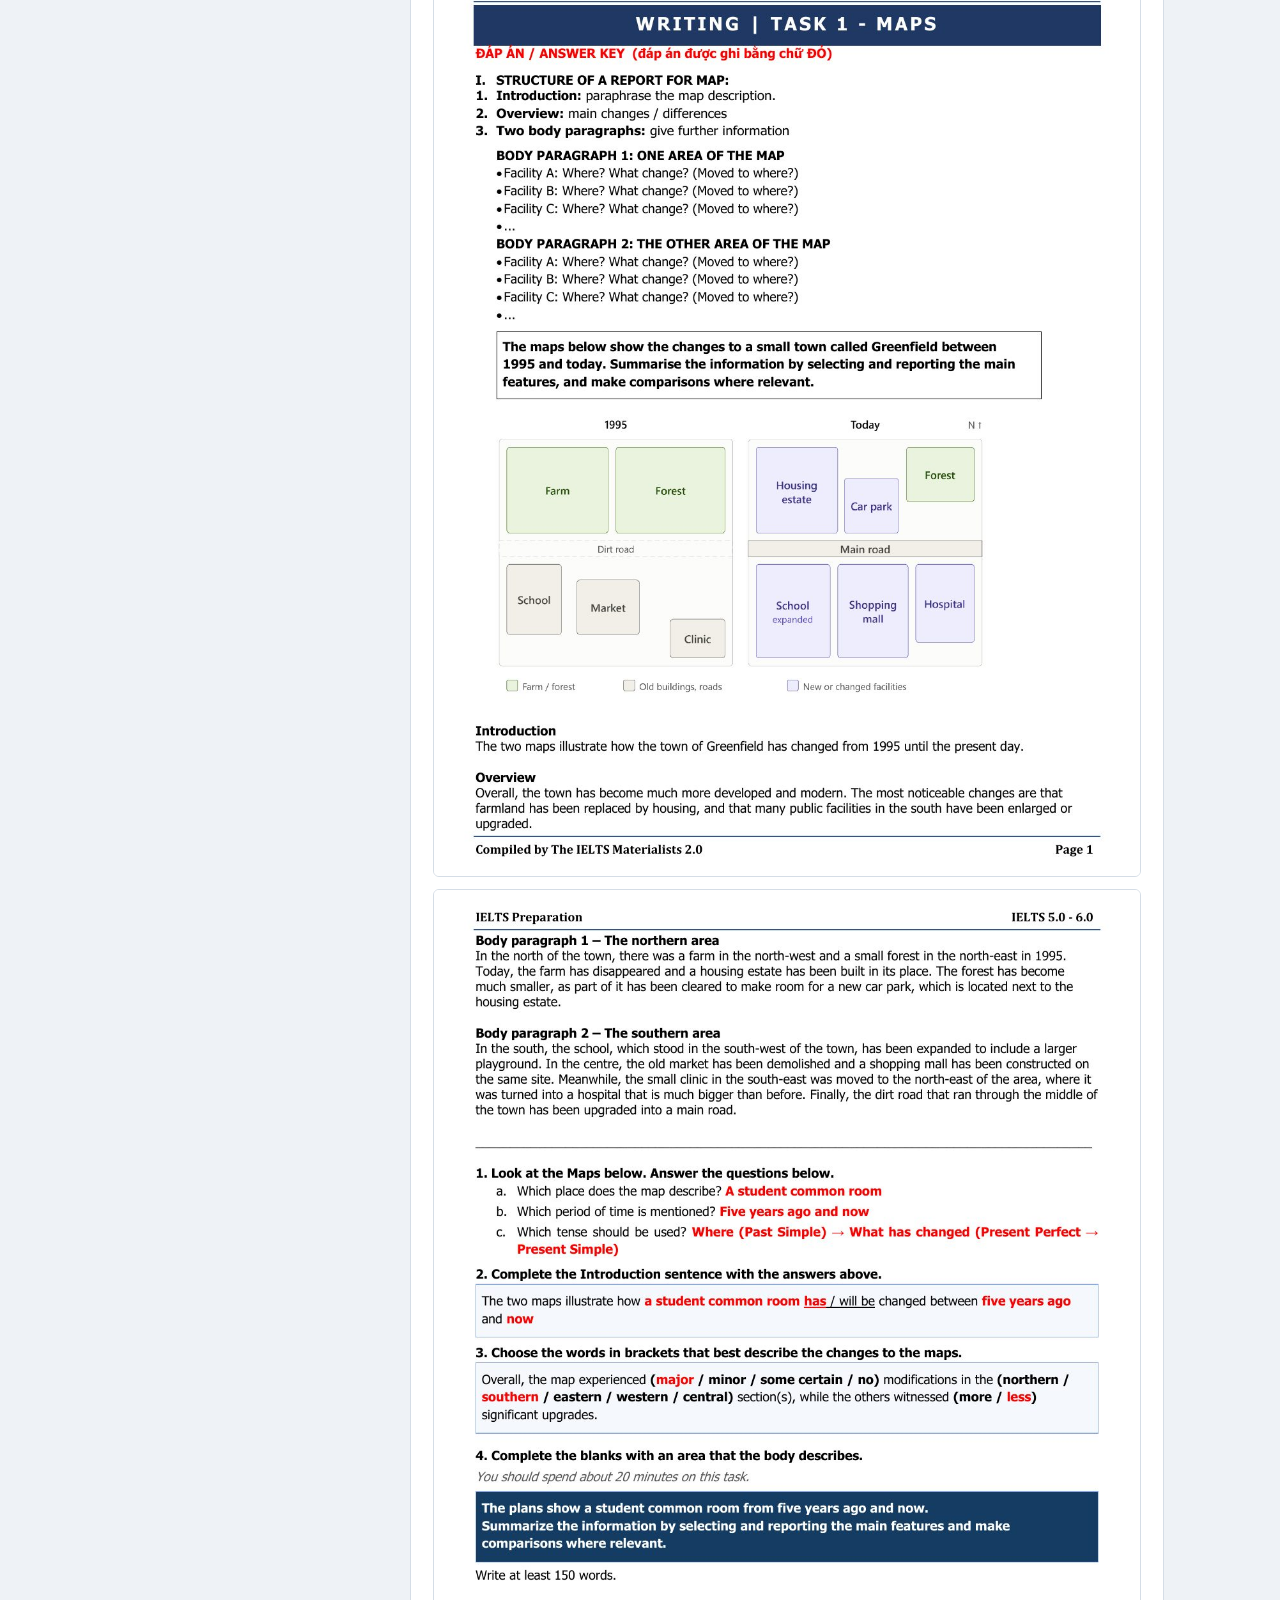
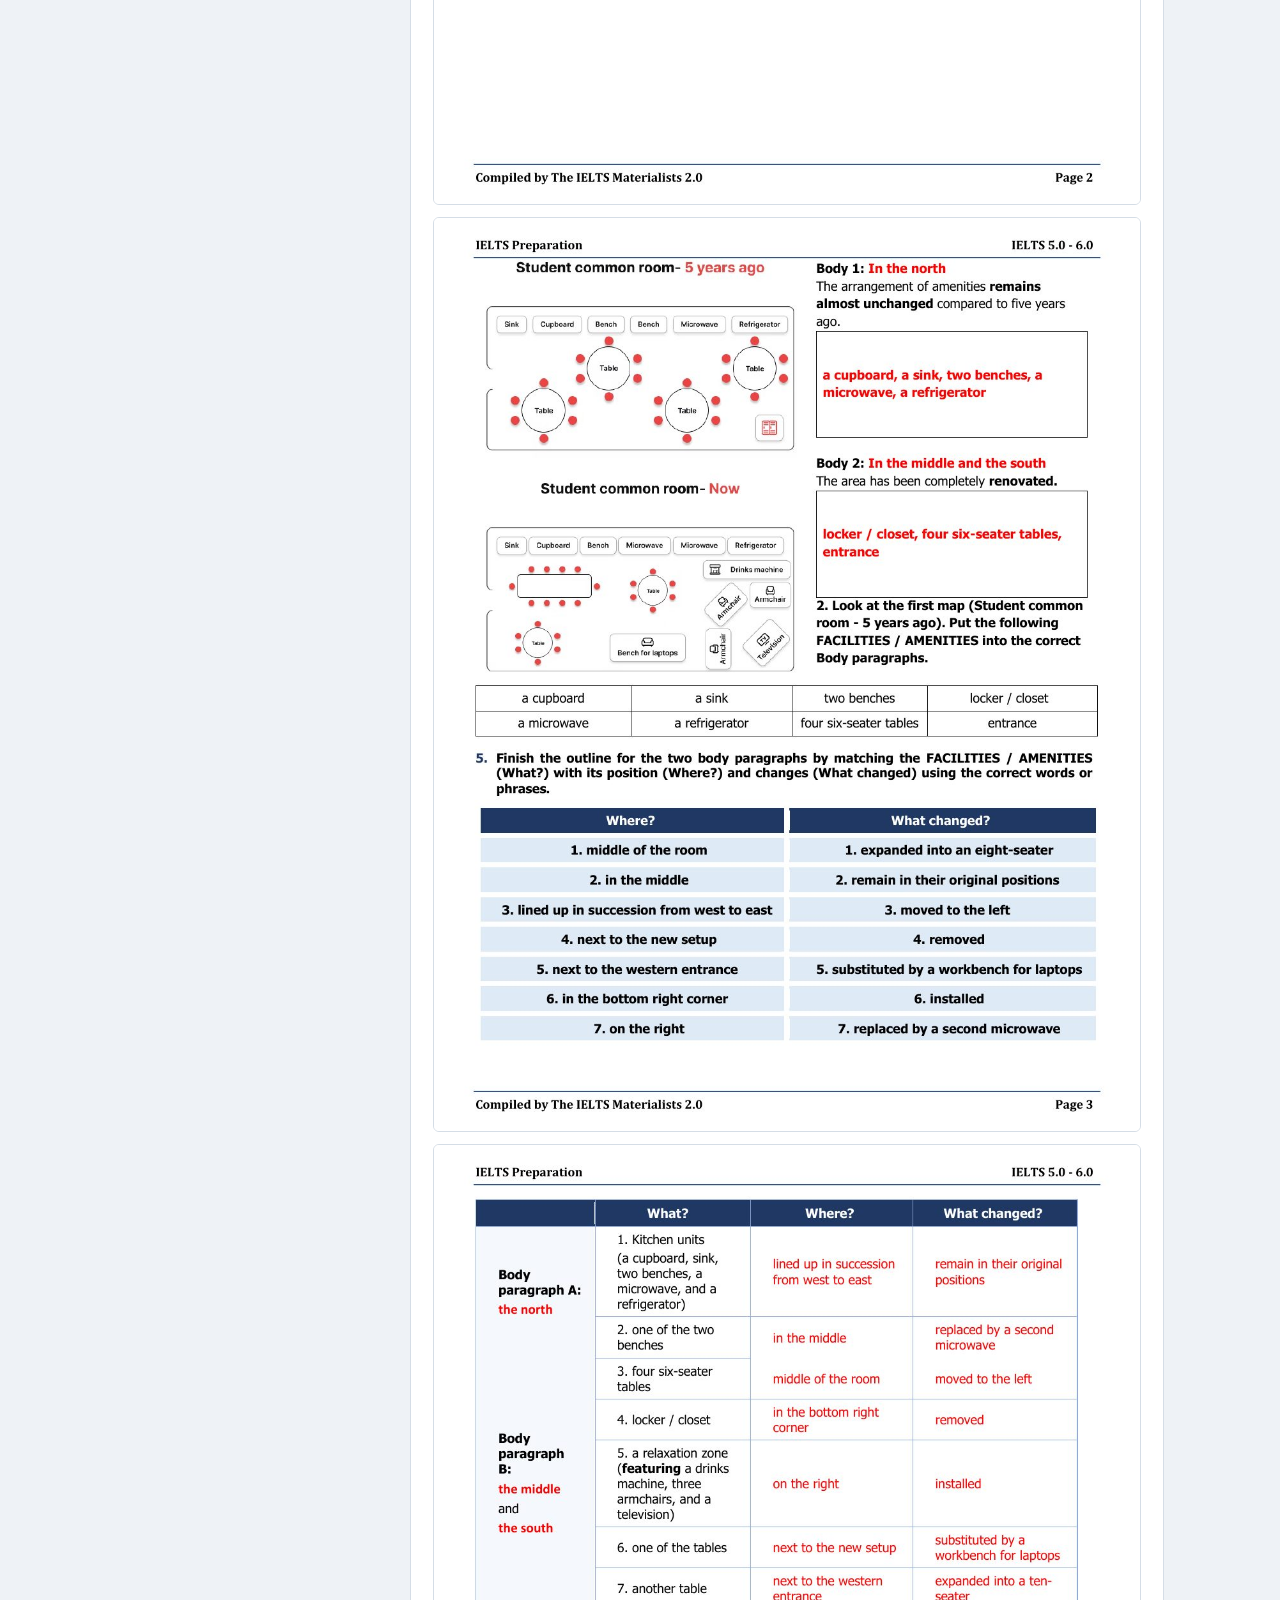
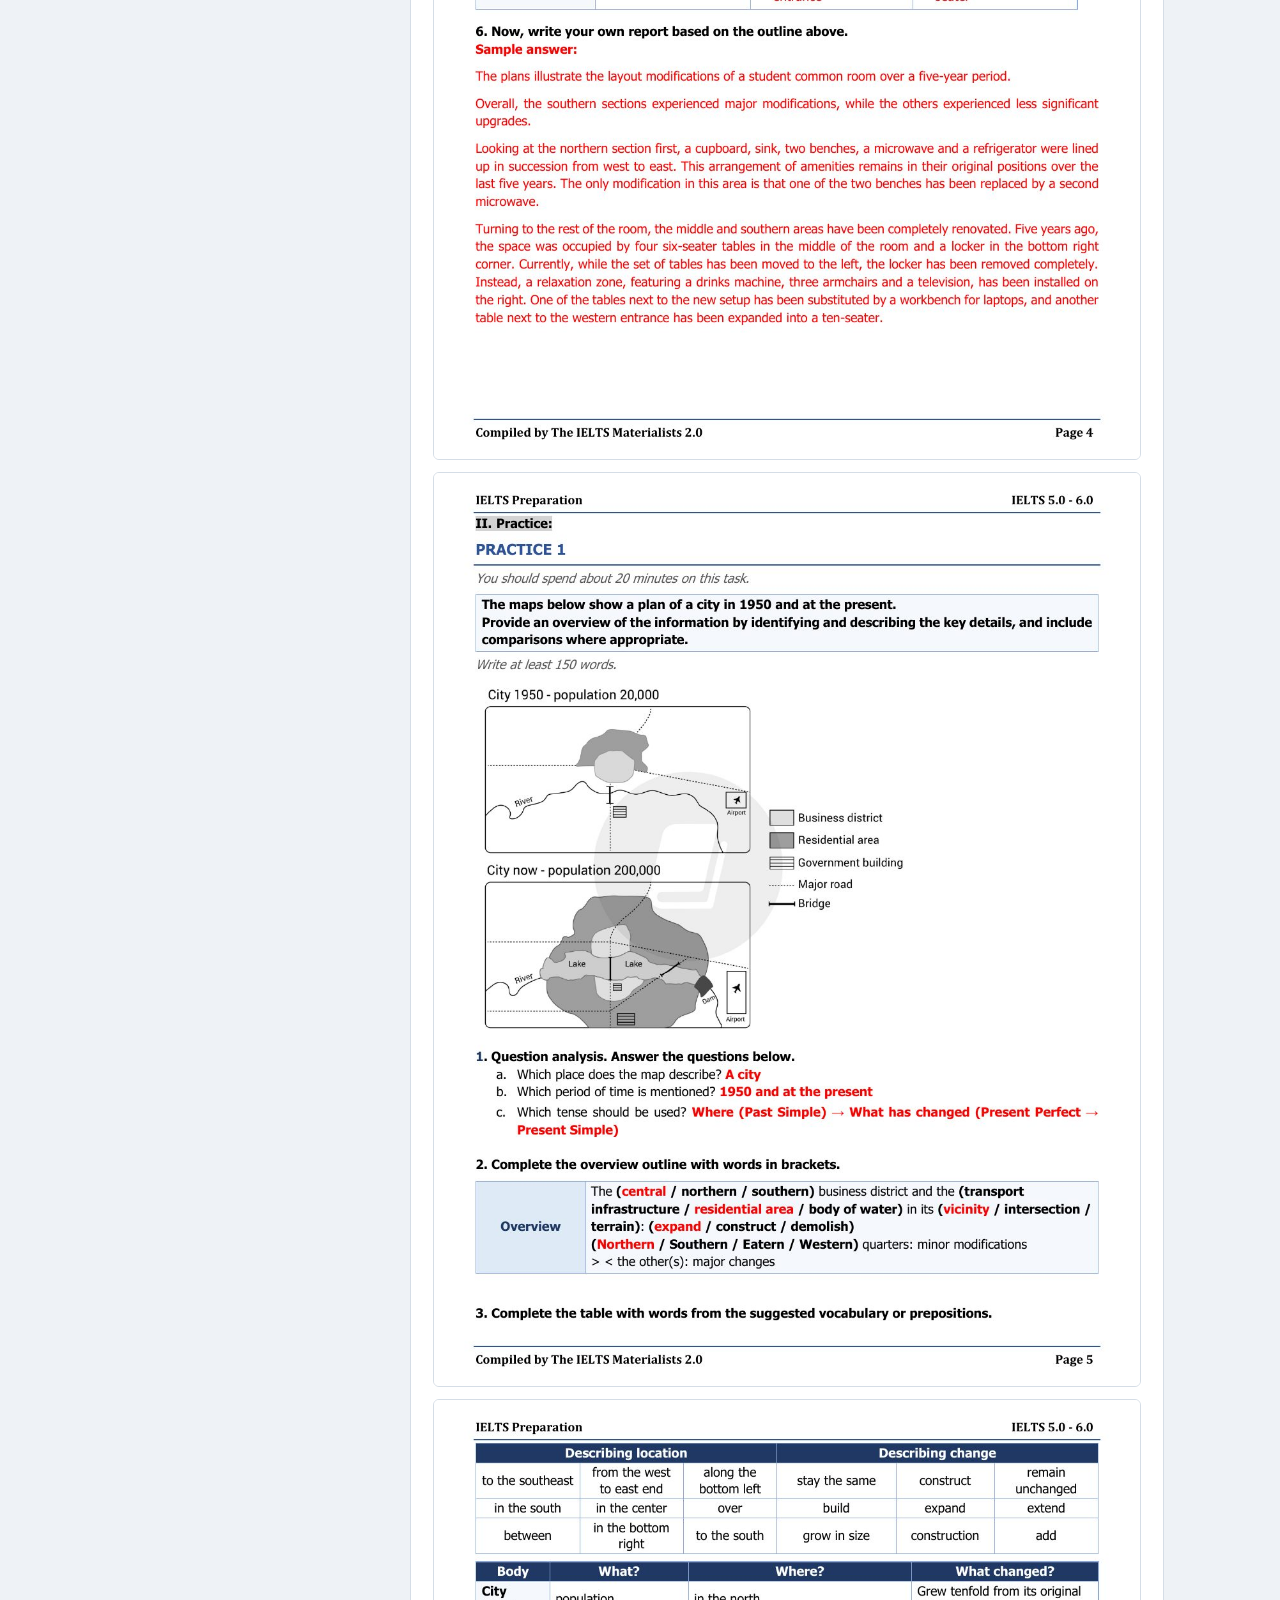
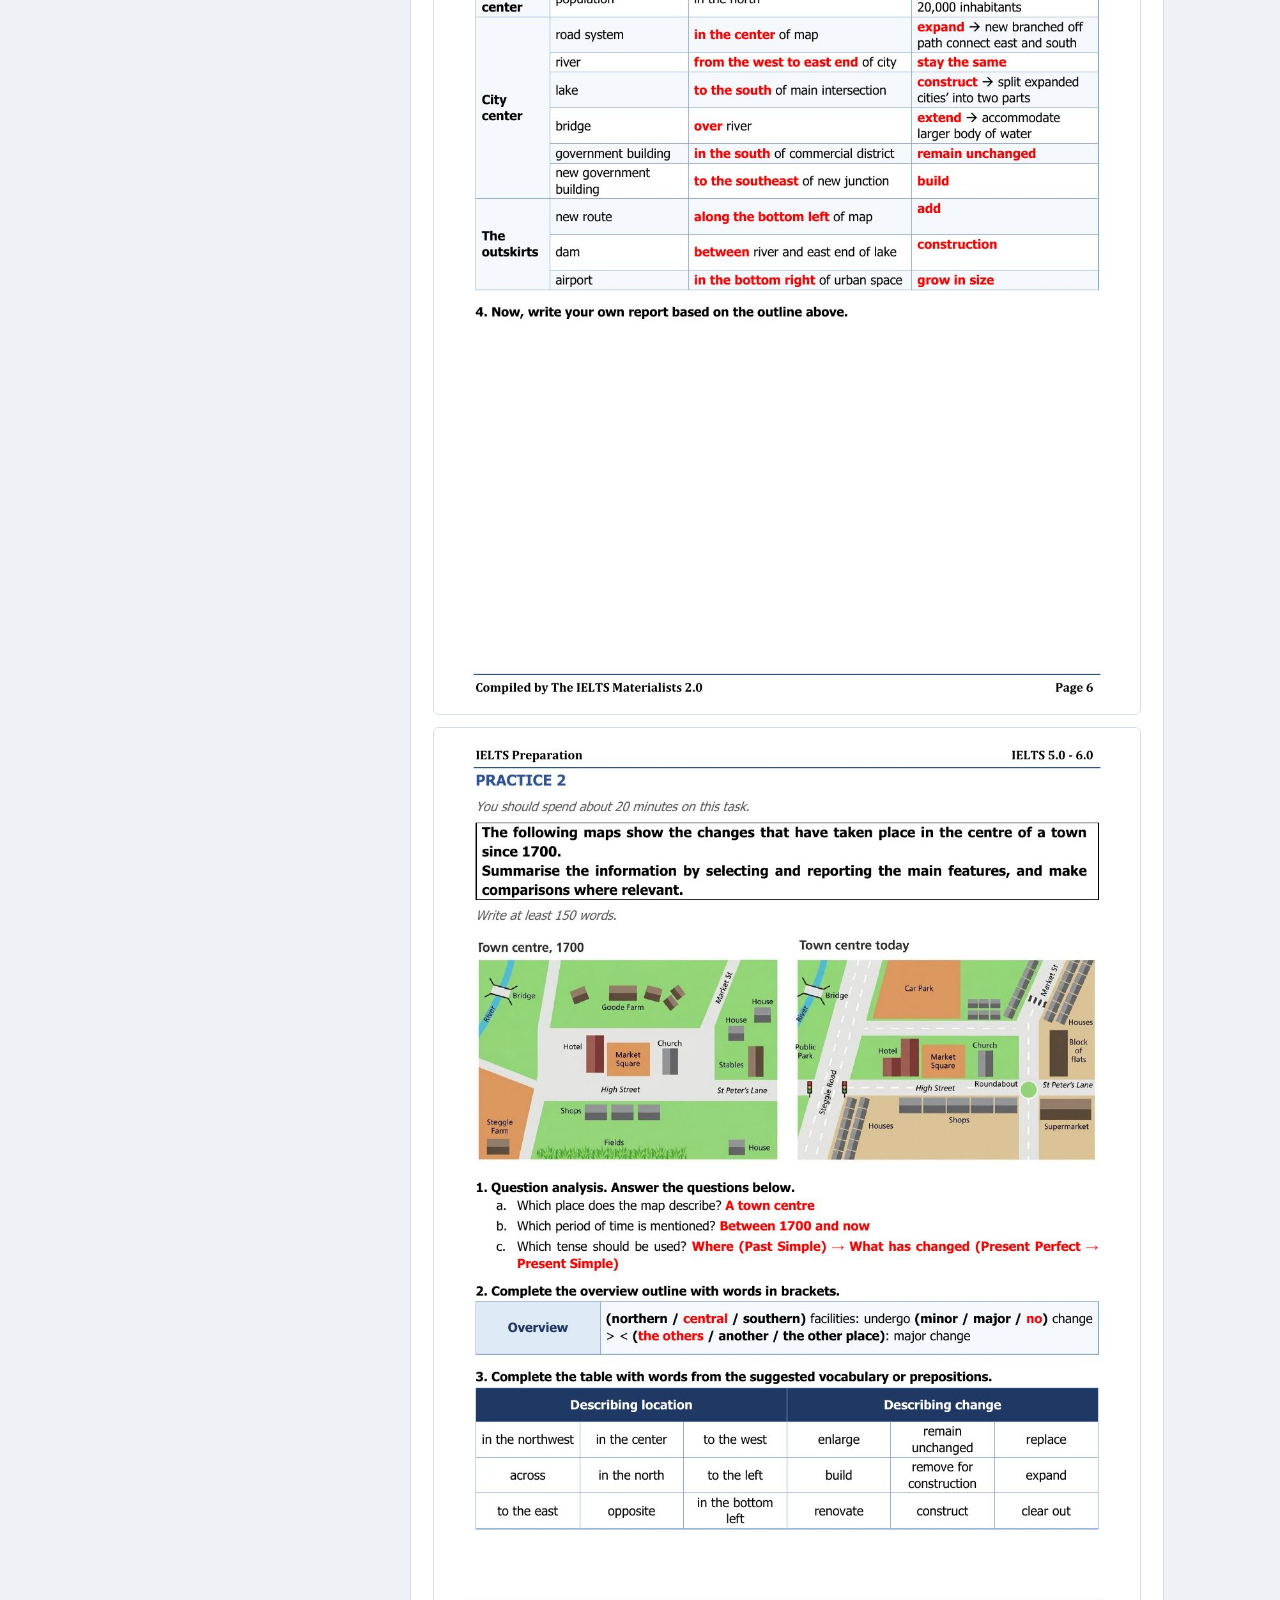
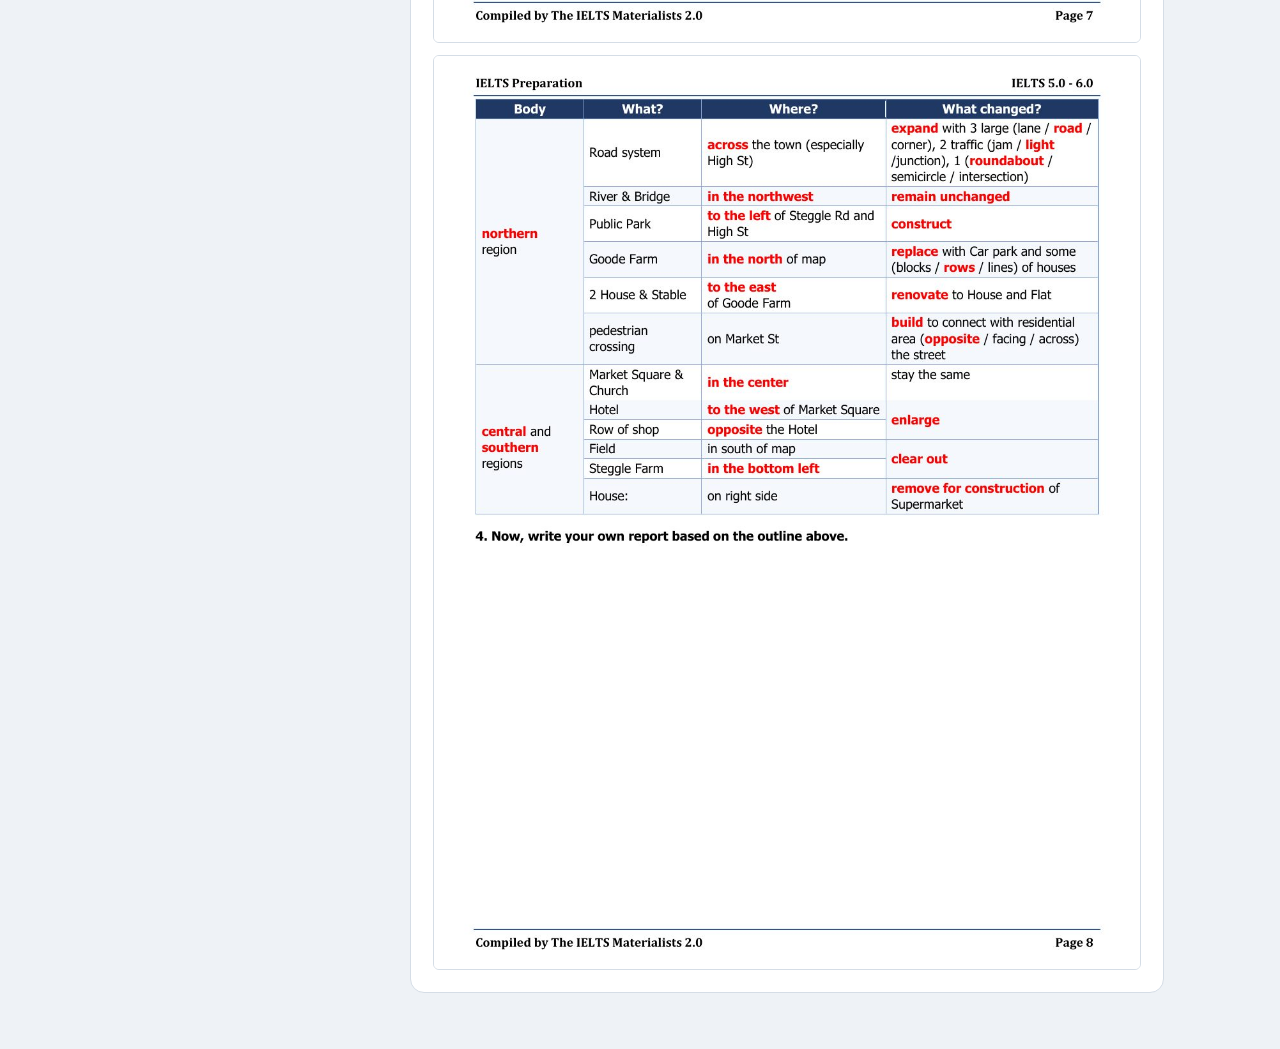
==== commit 02e4859e: "Add files via upload" ====
--- a/unit2.html
+++ b/unit2.html
@@ -560,6 +560,20 @@
    "s": 14
   }
  ],
+ "wpdf": {
+  "t": "Đáp án Writing | Task 1 – Maps",
+  "d": "Đáp án được ghi bằng chữ đỏ. Cuộn xuống để xem hết tài liệu.",
+  "pages": [
+   "unit2/writing-key/p-1.jpg",
+   "unit2/writing-key/p-2.jpg",
+   "unit2/writing-key/p-3.jpg",
+   "unit2/writing-key/p-4.jpg",
+   "unit2/writing-key/p-5.jpg",
+   "unit2/writing-key/p-6.jpg",
+   "unit2/writing-key/p-7.jpg",
+   "unit2/writing-key/p-8.jpg"
+  ]
+ },
  "wkey": [
   {
    "t": "Cấu trúc bài báo cáo Task 1 – Maps",
--- a/style.css
+++ b/style.css
@@ -141,3 +141,4 @@
 .wksm{border-left:4px solid var(--accent);background:var(--soft);padding:10px 14px;border-radius:0 8px 8px 0;margin:10px 0}
 .wksl{font-weight:700;font-size:13.5px;margin-bottom:4px;color:var(--muted)}
 .wksm p{margin:6px 0;line-height:1.8;font-size:15.5px}
+#wpdf .pg{display:block;width:100%;height:auto;margin-top:12px;border:1px solid var(--line);border-radius:6px;background:#fff}
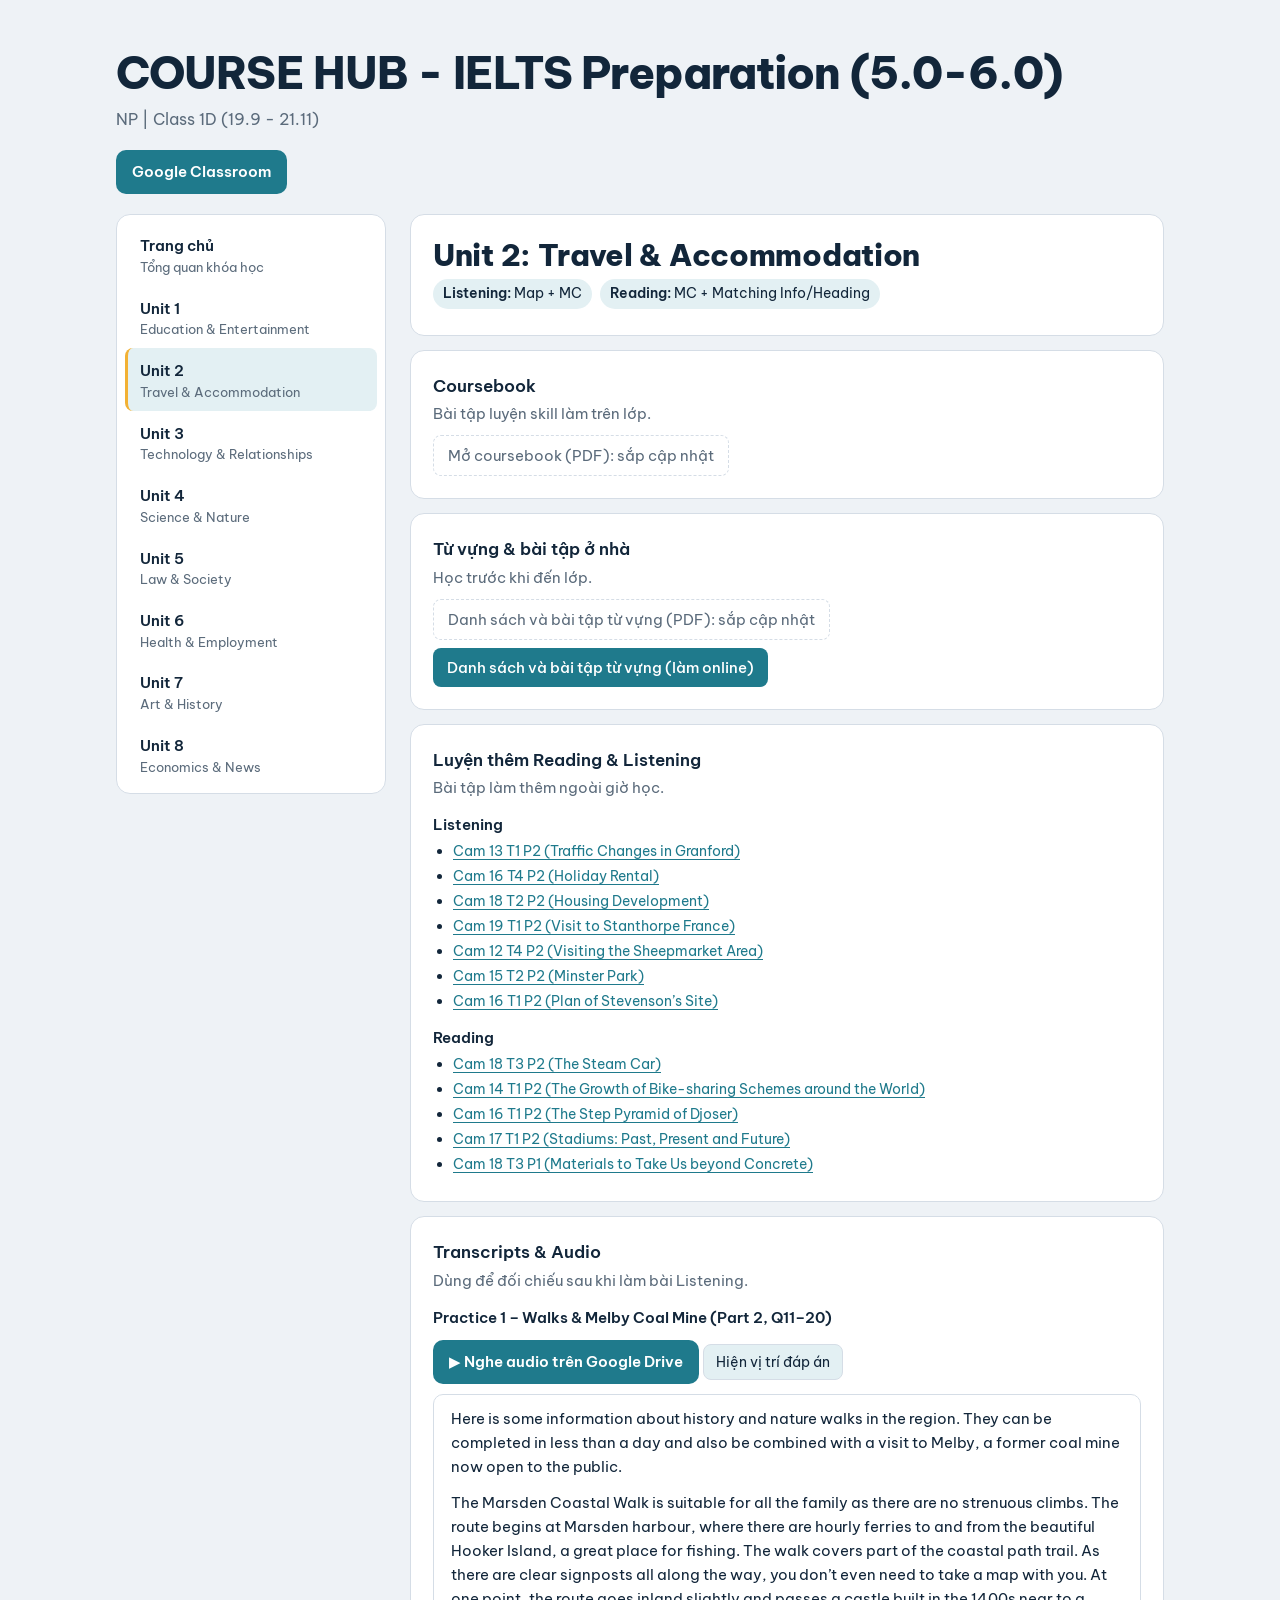
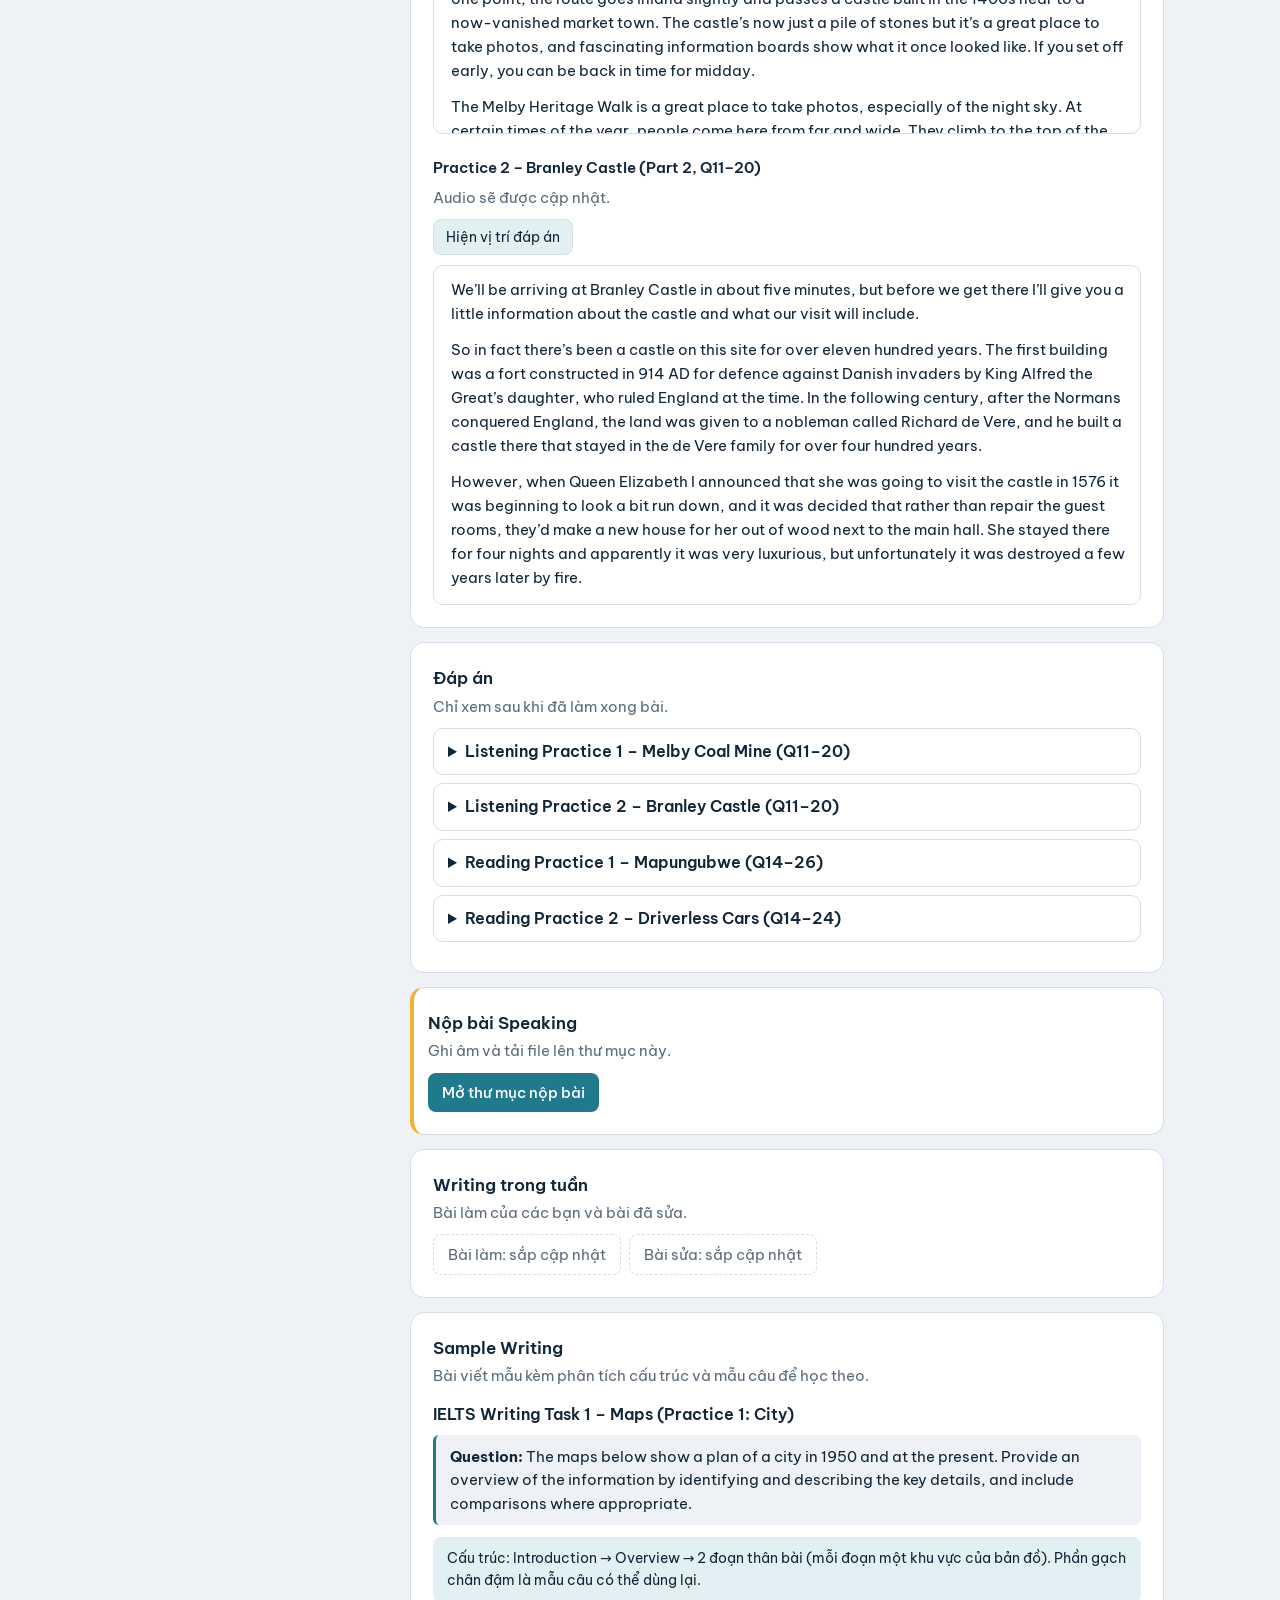
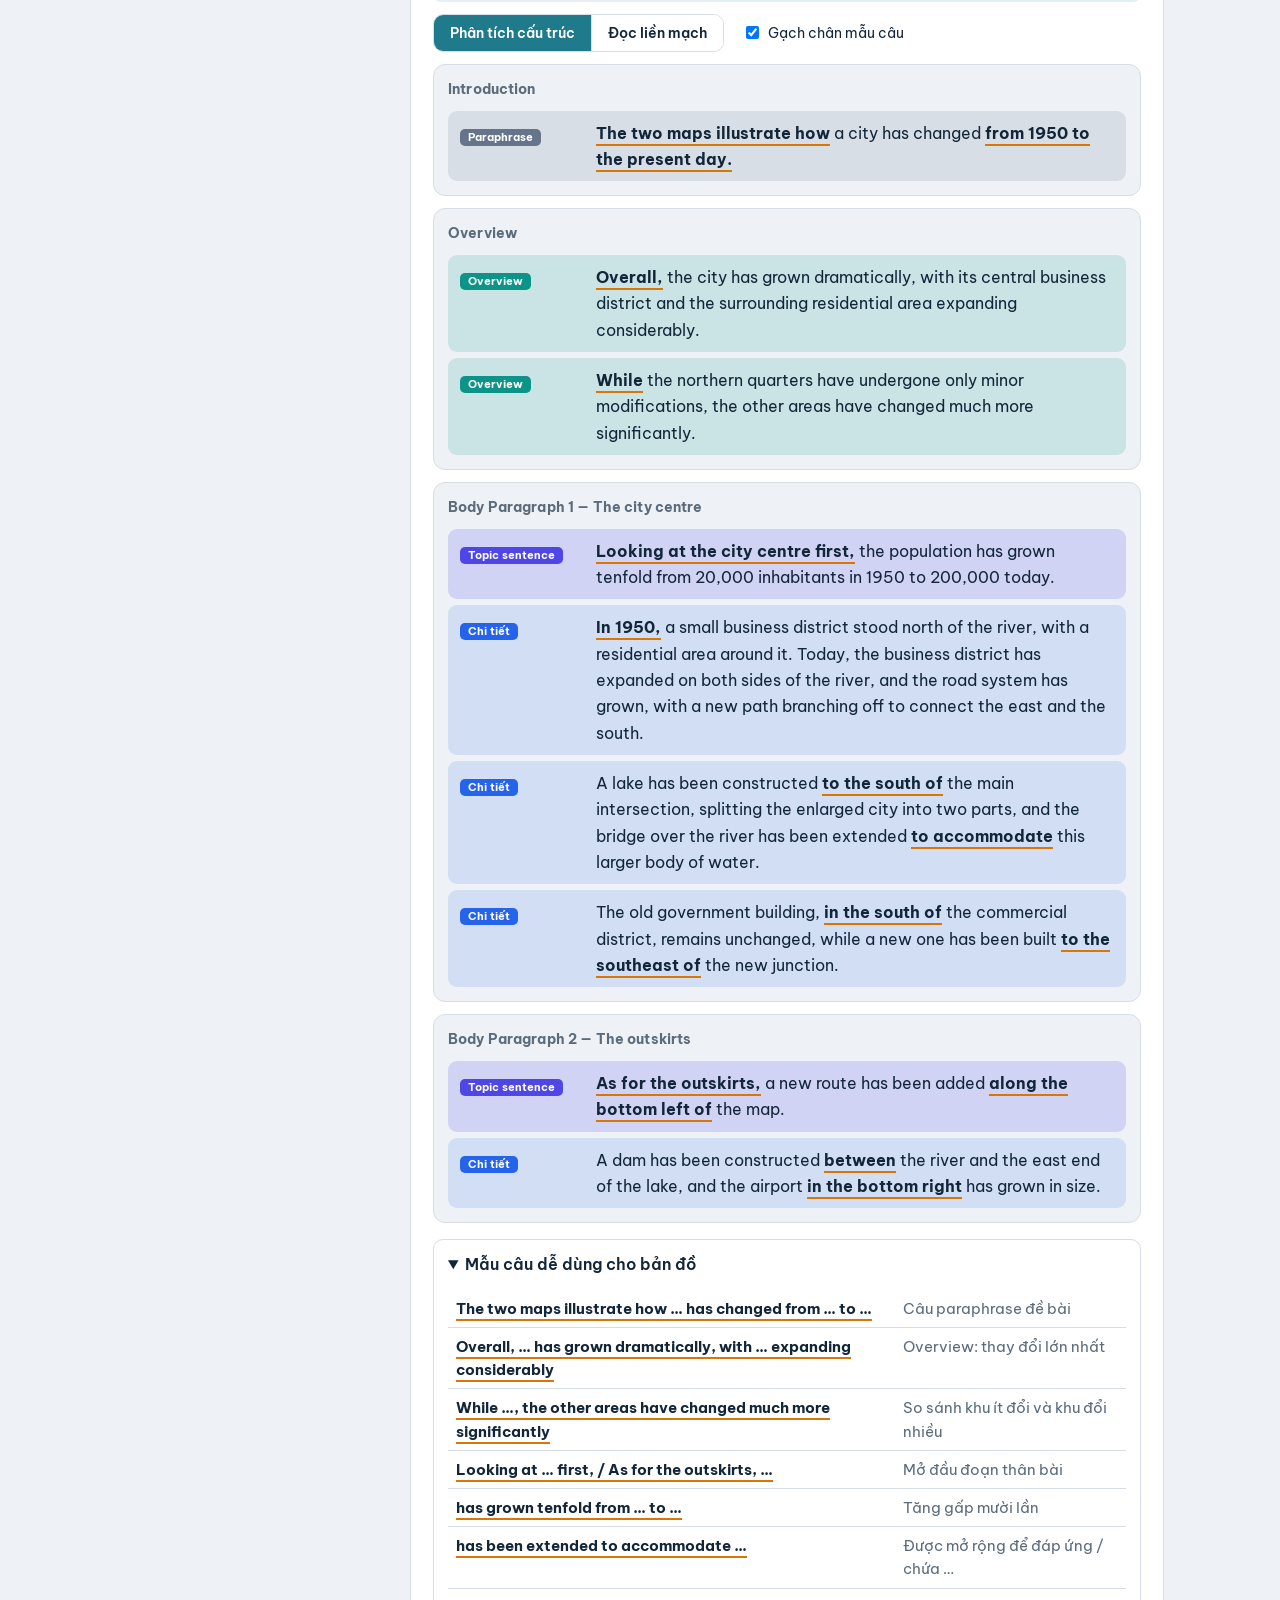
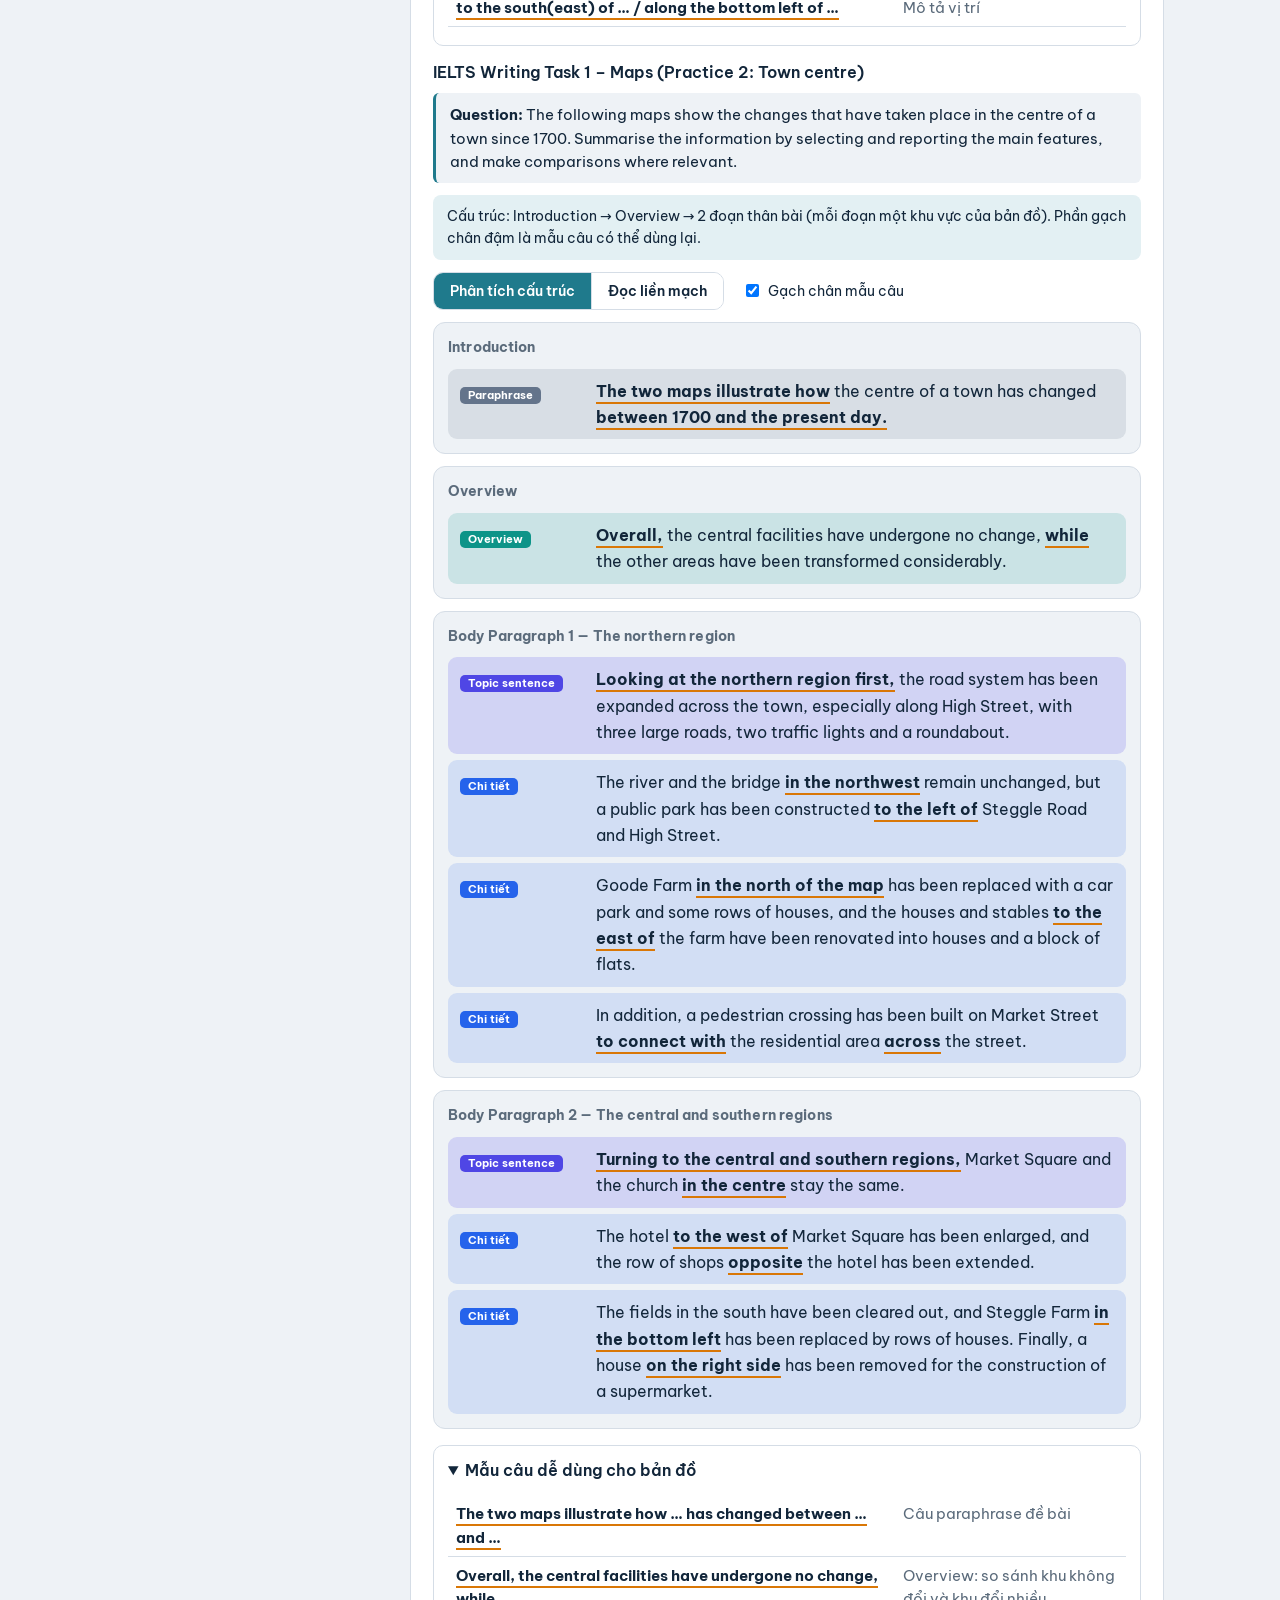
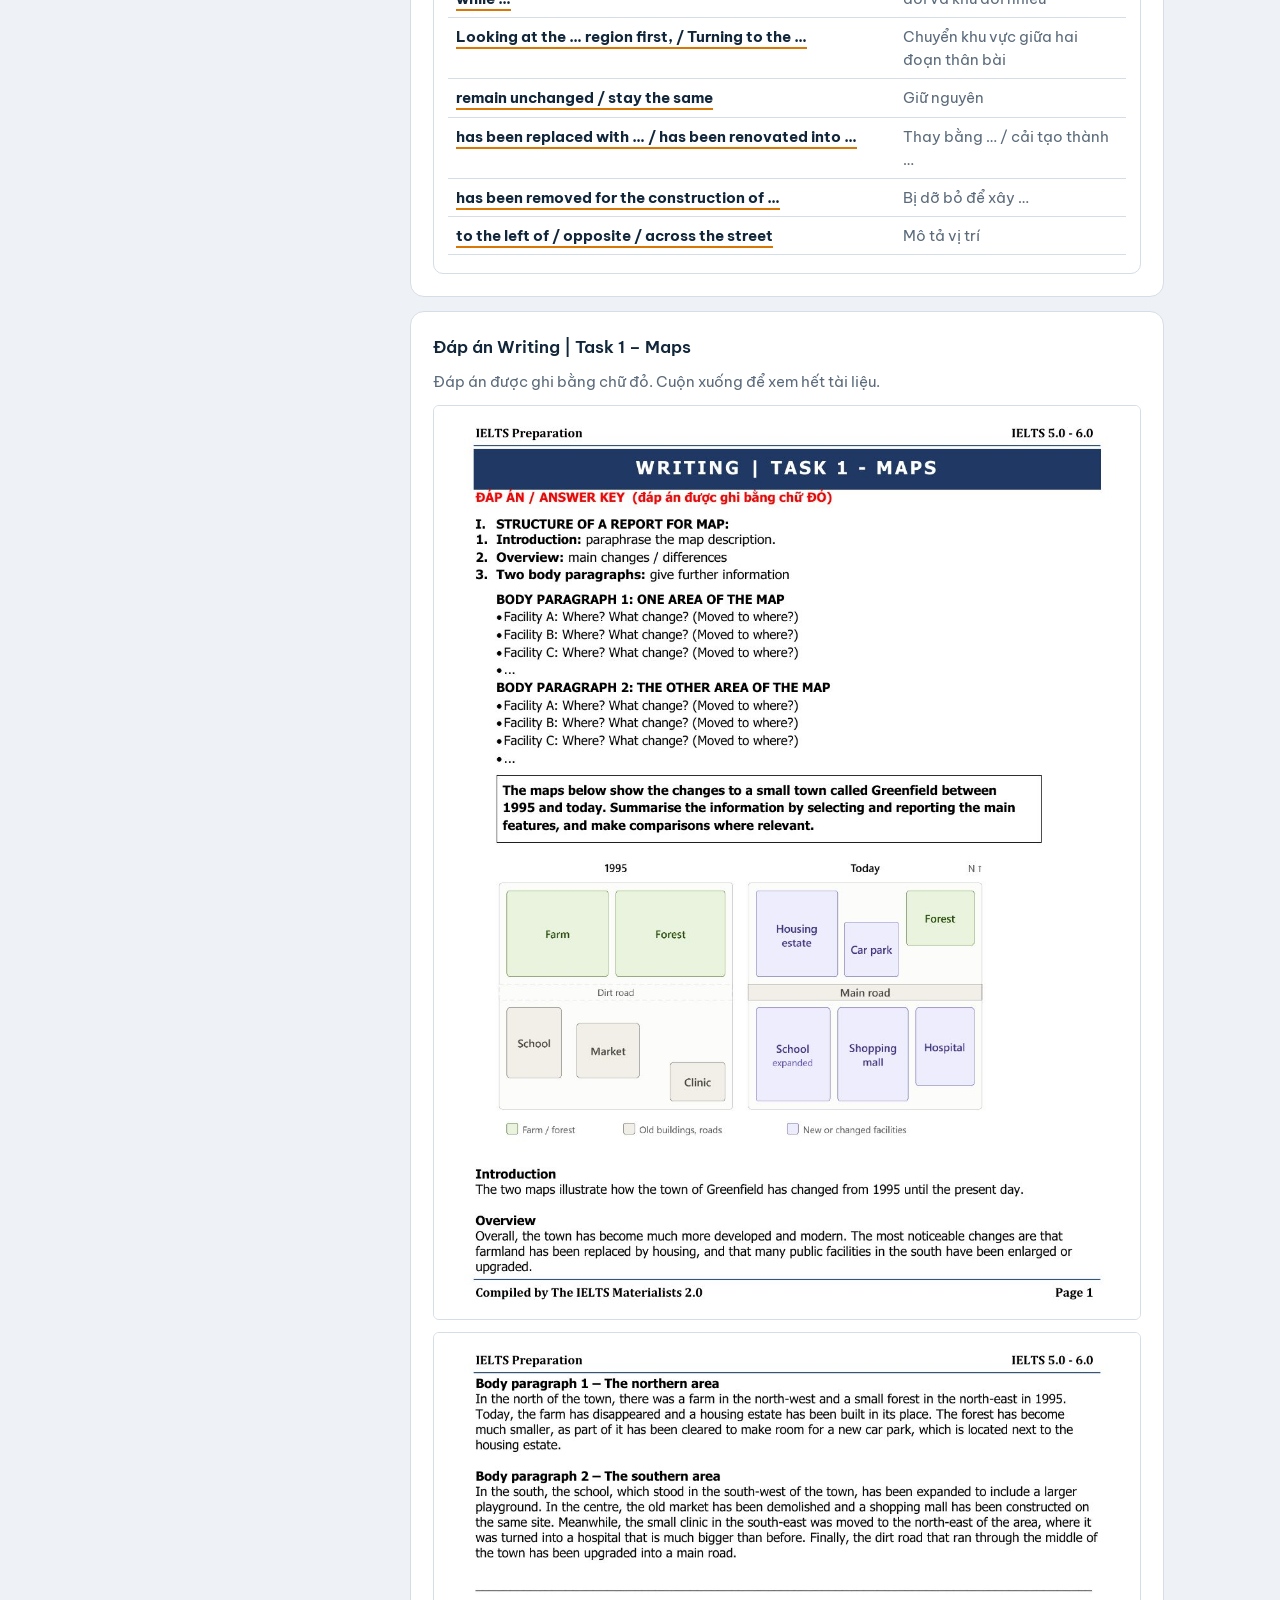
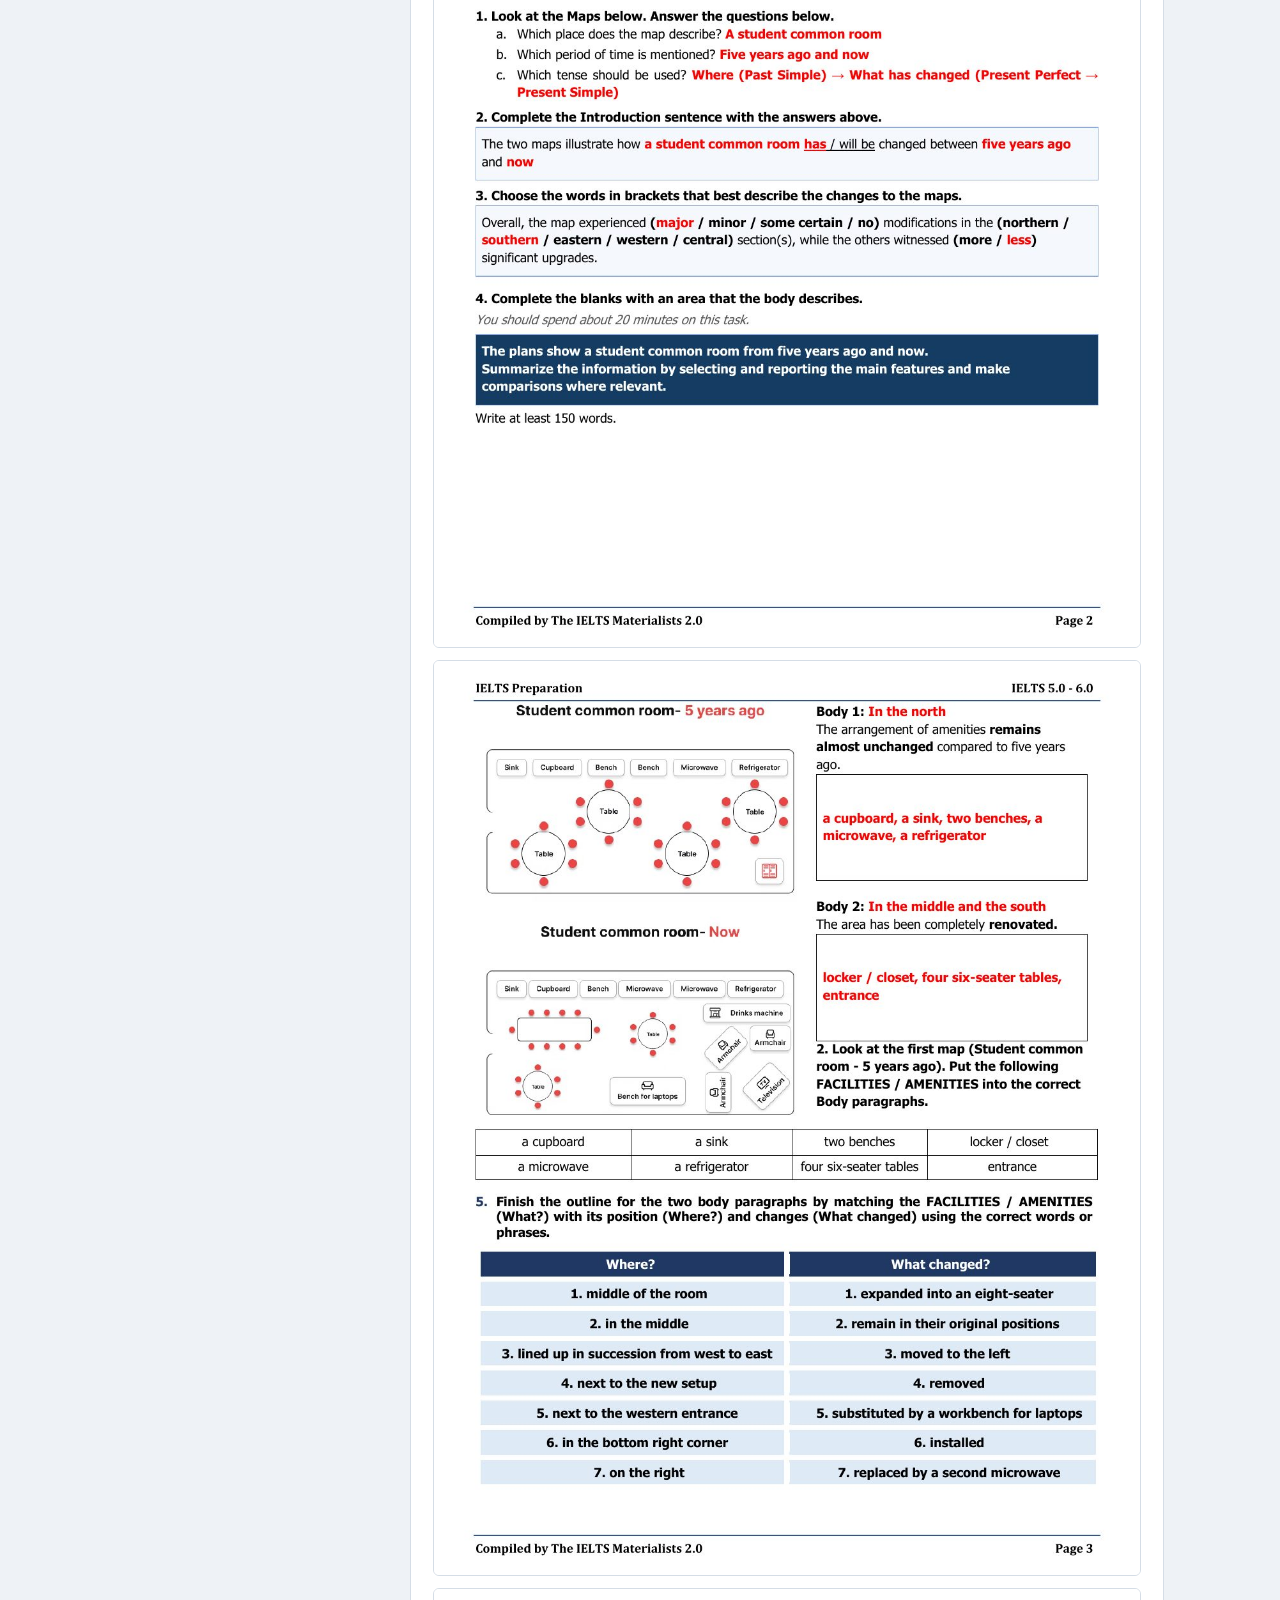
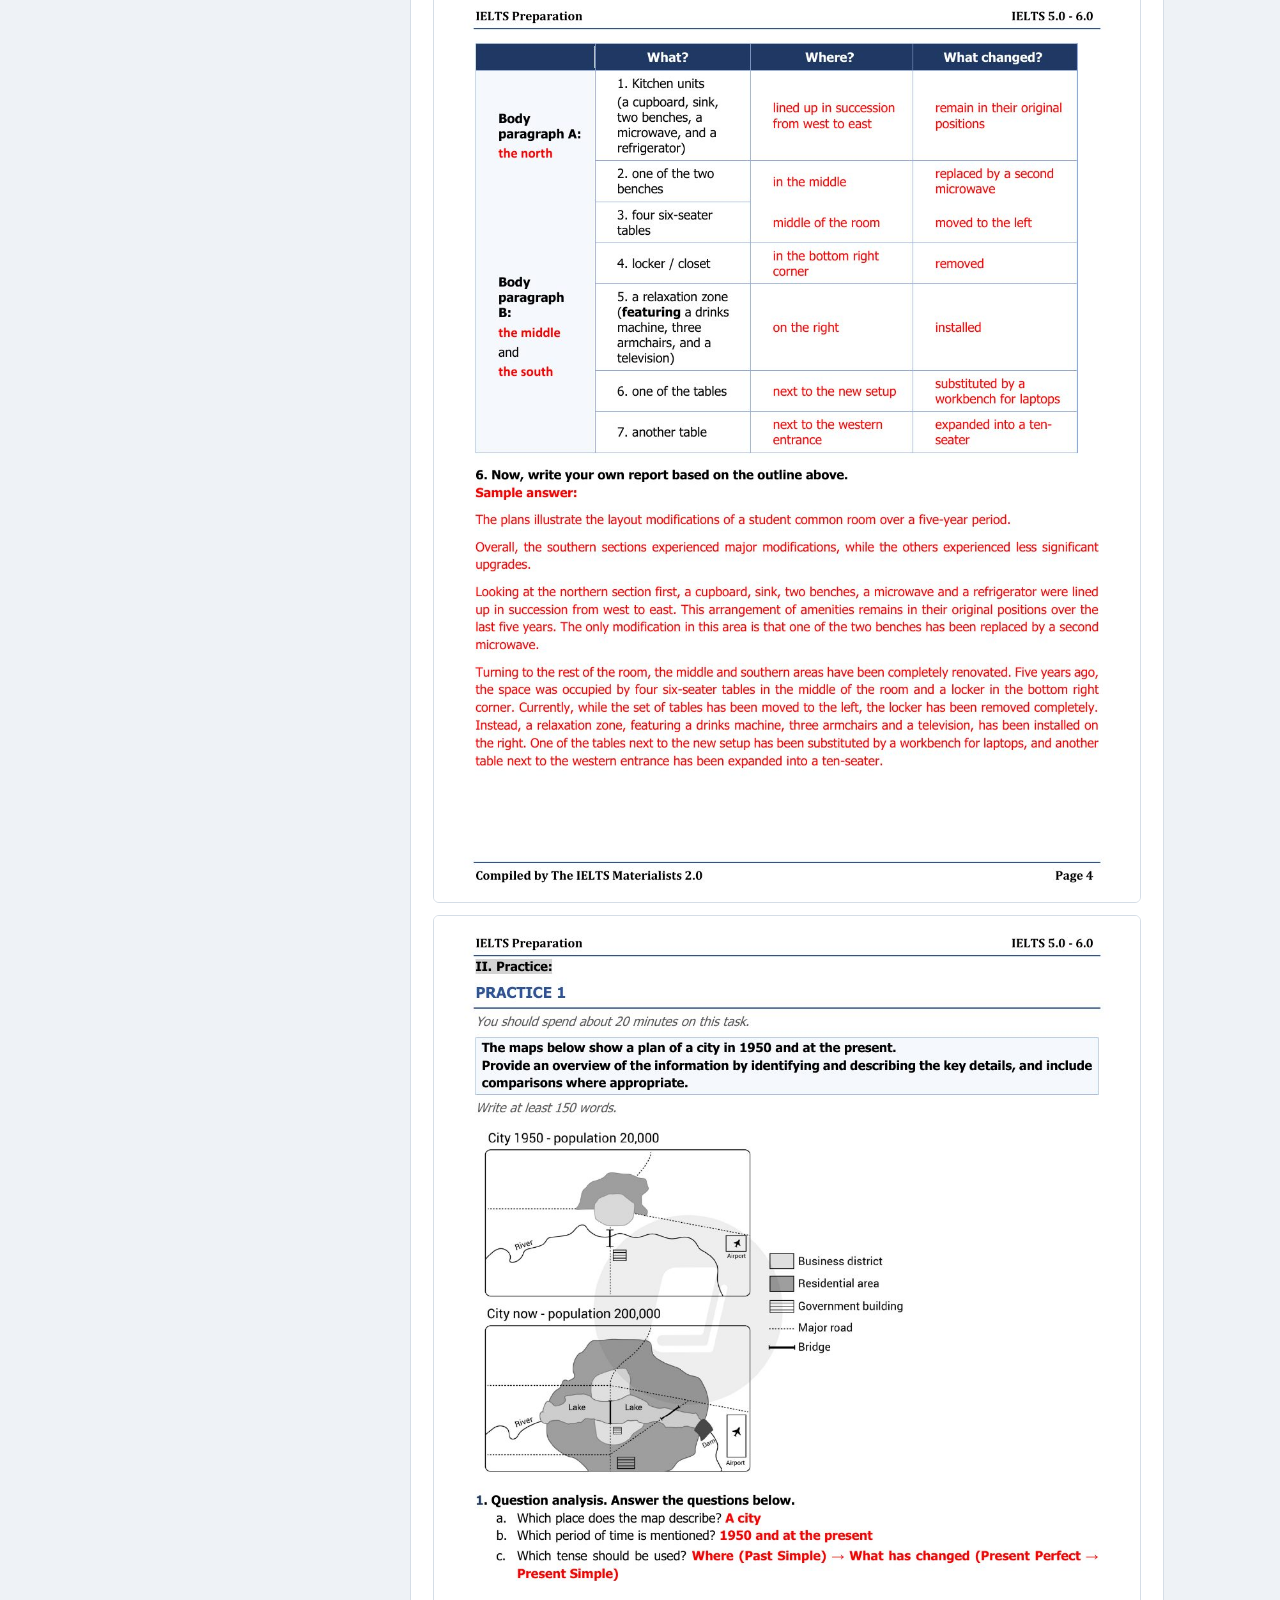
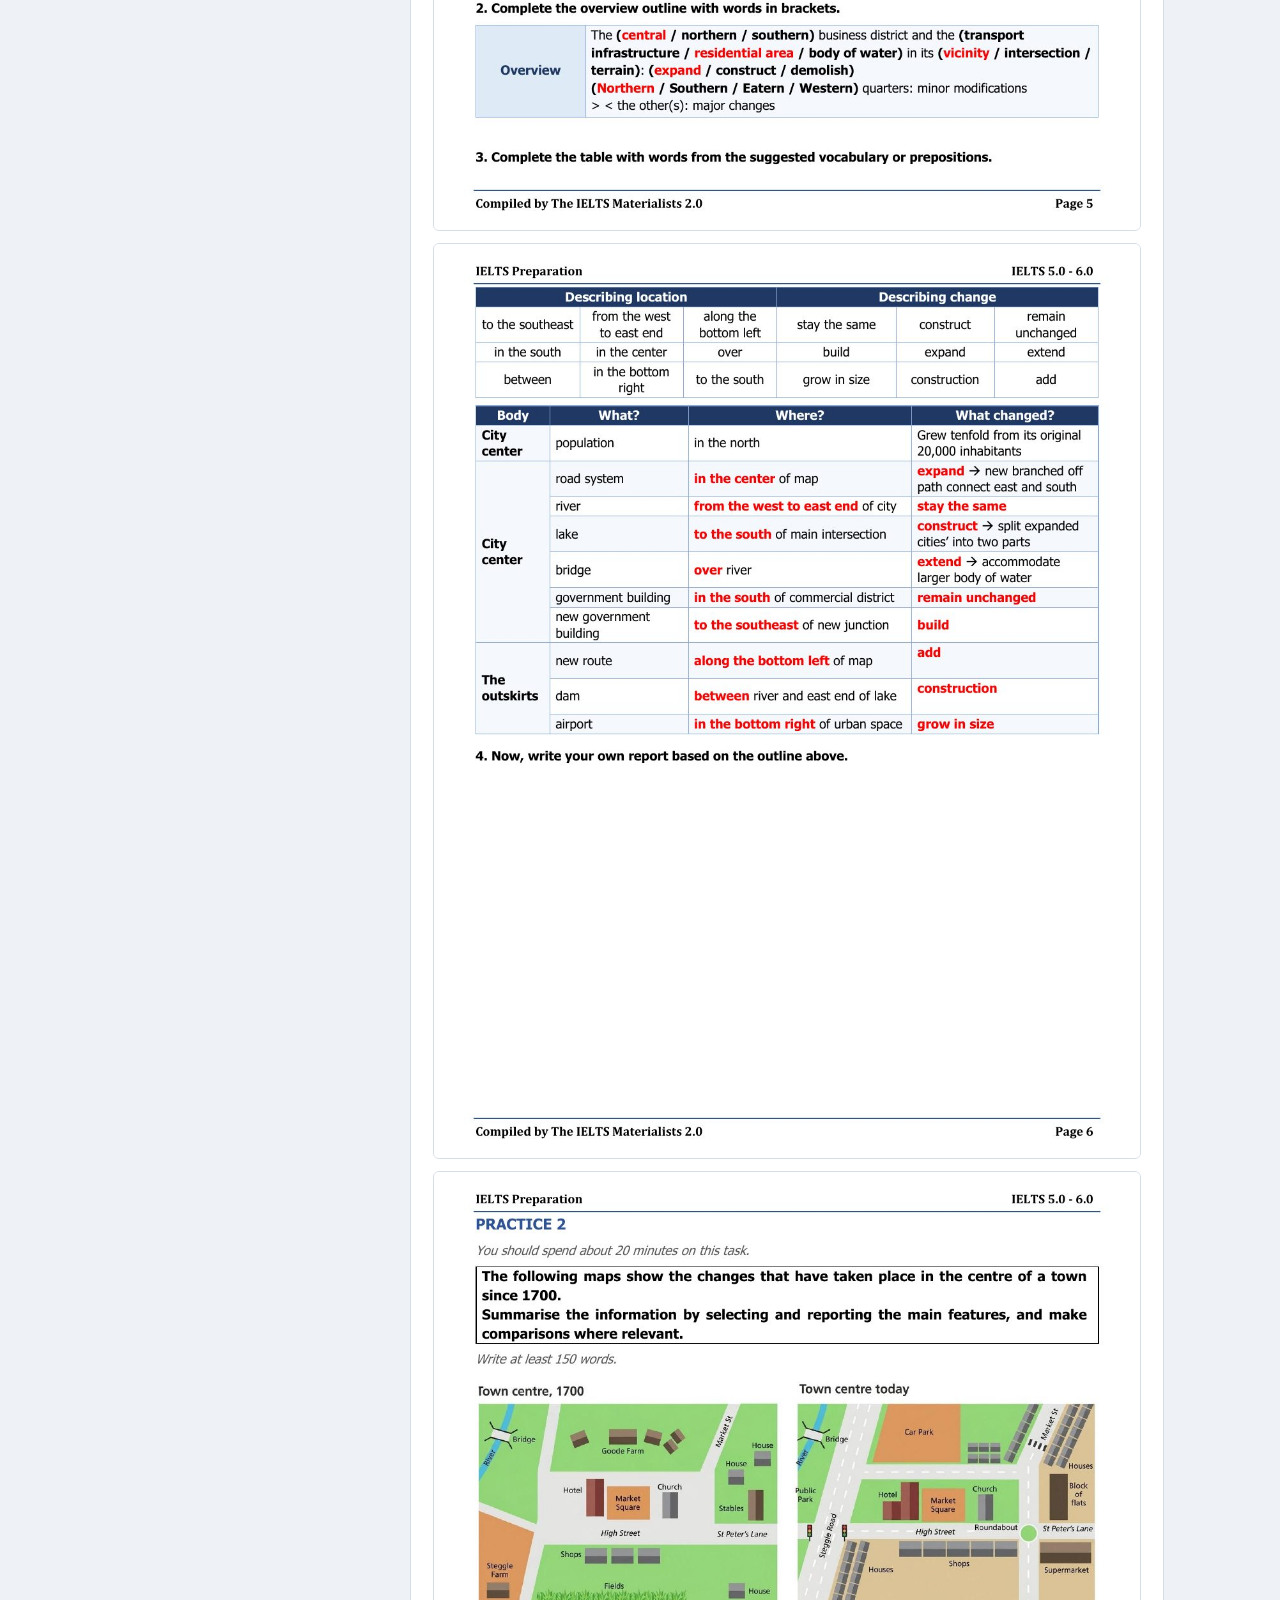
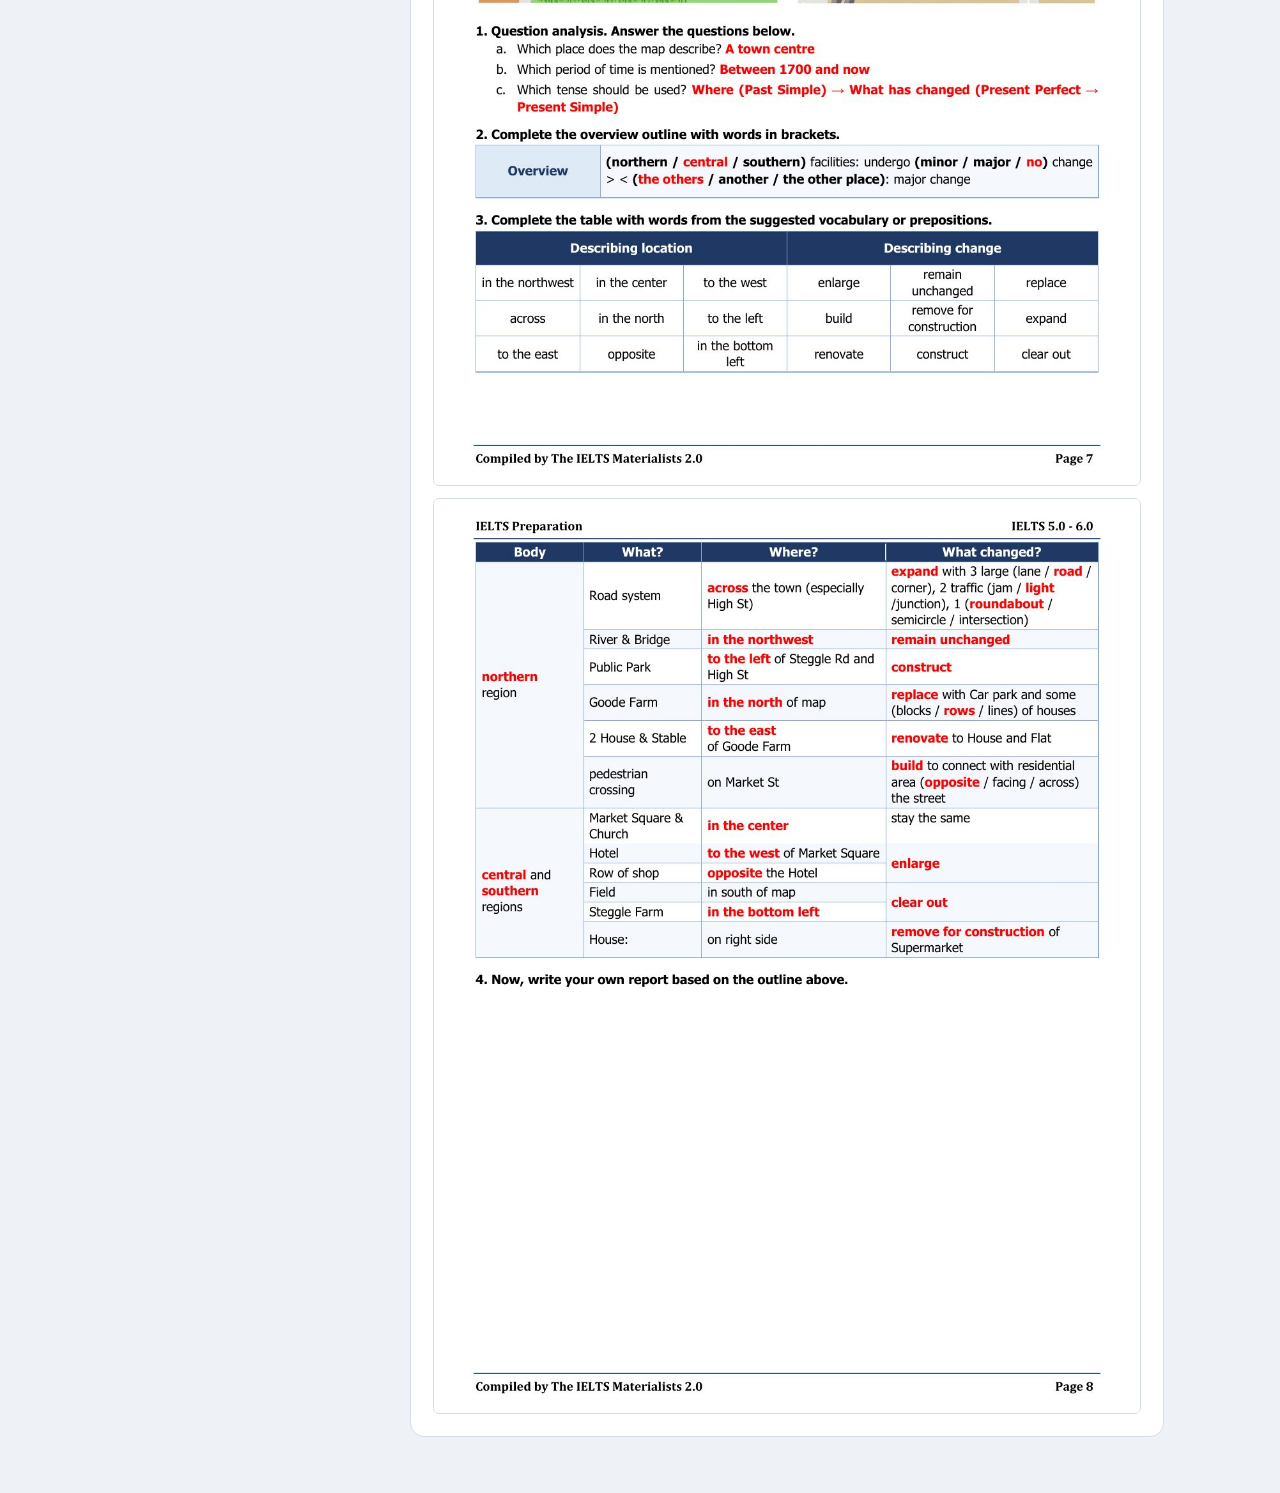
==== commit 44987647: "Add files via upload" ====
--- a/unit2.html
+++ b/unit2.html
@@ -6,7 +6,7 @@
 <title>Unit 2 – Travel & Accommodation | COURSE HUB</title>
 <link rel="preconnect" href="https://fonts.googleapis.com">
 <link href="https://fonts.googleapis.com/css2?family=Be+Vietnam+Pro:wght@400;500;600;700;800&display=swap" rel="stylesheet">
-<link rel="stylesheet" href="style.css">
+<link rel="stylesheet" href="style.css?v=20261112">
 </head>
 <body>
 <div class="wrap">
@@ -560,6 +560,196 @@
    "s": 14
   }
  ],
+ "sample": [
+  {
+   "type": "IELTS Writing Task 1 – Maps (Practice 1: City)",
+   "question": "The maps below show a plan of a city in 1950 and at the present. Provide an overview of the information by identifying and describing the key details, and include comparisons where appropriate.",
+   "note": "Cấu trúc: Introduction → Overview → 2 đoạn thân bài (mỗi đoạn một khu vực của bản đồ). Phần gạch chân đậm là mẫu câu có thể dùng lại.",
+   "paras": [
+    {
+     "h": "Introduction",
+     "s": [
+      {
+       "k": "para",
+       "t": "{The two maps illustrate how} a city has changed {from 1950 to the present day.}"
+      }
+     ]
+    },
+    {
+     "h": "Overview",
+     "s": [
+      {
+       "k": "ov",
+       "t": "{Overall,} the city has grown dramatically, with its central business district and the surrounding residential area expanding considerably."
+      },
+      {
+       "k": "ov",
+       "t": "{While} the northern quarters have undergone only minor modifications, the other areas have changed much more significantly."
+      }
+     ]
+    },
+    {
+     "h": "Body Paragraph 1 — The city centre",
+     "s": [
+      {
+       "k": "topic",
+       "t": "{Looking at the city centre first,} the population has grown tenfold from 20,000 inhabitants in 1950 to 200,000 today."
+      },
+      {
+       "k": "det",
+       "t": "{In 1950,} a small business district stood north of the river, with a residential area around it. Today, the business district has expanded on both sides of the river, and the road system has grown, with a new path branching off to connect the east and the south."
+      },
+      {
+       "k": "det",
+       "t": "A lake has been constructed {to the south of} the main intersection, splitting the enlarged city into two parts, and the bridge over the river has been extended {to accommodate} this larger body of water."
+      },
+      {
+       "k": "det",
+       "t": "The old government building, {in the south of} the commercial district, remains unchanged, while a new one has been built {to the southeast of} the new junction."
+      }
+     ]
+    },
+    {
+     "h": "Body Paragraph 2 — The outskirts",
+     "s": [
+      {
+       "k": "topic",
+       "t": "{As for the outskirts,} a new route has been added {along the bottom left of} the map."
+      },
+      {
+       "k": "det",
+       "t": "A dam has been constructed {between} the river and the east end of the lake, and the airport {in the bottom right} has grown in size."
+      }
+     ]
+    }
+   ],
+   "tplTitle": "Mẫu câu dễ dùng cho bản đồ",
+   "tpl": [
+    [
+     "The two maps illustrate how … has changed from … to …",
+     "Câu paraphrase đề bài"
+    ],
+    [
+     "Overall, … has grown dramatically, with … expanding considerably",
+     "Overview: thay đổi lớn nhất"
+    ],
+    [
+     "While …, the other areas have changed much more significantly",
+     "So sánh khu ít đổi và khu đổi nhiều"
+    ],
+    [
+     "Looking at … first, / As for the outskirts, …",
+     "Mở đầu đoạn thân bài"
+    ],
+    [
+     "has grown tenfold from … to …",
+     "Tăng gấp mười lần"
+    ],
+    [
+     "has been extended to accommodate …",
+     "Được mở rộng để đáp ứng / chứa …"
+    ],
+    [
+     "to the south(east) of … / along the bottom left of …",
+     "Mô tả vị trí"
+    ]
+   ]
+  },
+  {
+   "type": "IELTS Writing Task 1 – Maps (Practice 2: Town centre)",
+   "question": "The following maps show the changes that have taken place in the centre of a town since 1700. Summarise the information by selecting and reporting the main features, and make comparisons where relevant.",
+   "note": "Cấu trúc: Introduction → Overview → 2 đoạn thân bài (mỗi đoạn một khu vực của bản đồ). Phần gạch chân đậm là mẫu câu có thể dùng lại.",
+   "paras": [
+    {
+     "h": "Introduction",
+     "s": [
+      {
+       "k": "para",
+       "t": "{The two maps illustrate how} the centre of a town has changed {between 1700 and the present day.}"
+      }
+     ]
+    },
+    {
+     "h": "Overview",
+     "s": [
+      {
+       "k": "ov",
+       "t": "{Overall,} the central facilities have undergone no change, {while} the other areas have been transformed considerably."
+      }
+     ]
+    },
+    {
+     "h": "Body Paragraph 1 — The northern region",
+     "s": [
+      {
+       "k": "topic",
+       "t": "{Looking at the northern region first,} the road system has been expanded across the town, especially along High Street, with three large roads, two traffic lights and a roundabout."
+      },
+      {
+       "k": "det",
+       "t": "The river and the bridge {in the northwest} remain unchanged, but a public park has been constructed {to the left of} Steggle Road and High Street."
+      },
+      {
+       "k": "det",
+       "t": "Goode Farm {in the north of the map} has been replaced with a car park and some rows of houses, and the houses and stables {to the east of} the farm have been renovated into houses and a block of flats."
+      },
+      {
+       "k": "det",
+       "t": "In addition, a pedestrian crossing has been built on Market Street {to connect with} the residential area {across} the street."
+      }
+     ]
+    },
+    {
+     "h": "Body Paragraph 2 — The central and southern regions",
+     "s": [
+      {
+       "k": "topic",
+       "t": "{Turning to the central and southern regions,} Market Square and the church {in the centre} stay the same."
+      },
+      {
+       "k": "det",
+       "t": "The hotel {to the west of} Market Square has been enlarged, and the row of shops {opposite} the hotel has been extended."
+      },
+      {
+       "k": "det",
+       "t": "The fields in the south have been cleared out, and Steggle Farm {in the bottom left} has been replaced by rows of houses. Finally, a house {on the right side} has been removed for the construction of a supermarket."
+      }
+     ]
+    }
+   ],
+   "tplTitle": "Mẫu câu dễ dùng cho bản đồ",
+   "tpl": [
+    [
+     "The two maps illustrate how … has changed between … and …",
+     "Câu paraphrase đề bài"
+    ],
+    [
+     "Overall, the central facilities have undergone no change, while …",
+     "Overview: so sánh khu không đổi và khu đổi nhiều"
+    ],
+    [
+     "Looking at the … region first, / Turning to the …",
+     "Chuyển khu vực giữa hai đoạn thân bài"
+    ],
+    [
+     "remain unchanged / stay the same",
+     "Giữ nguyên"
+    ],
+    [
+     "has been replaced with … / has been renovated into …",
+     "Thay bằng … / cải tạo thành …"
+    ],
+    [
+     "has been removed for the construction of …",
+     "Bị dỡ bỏ để xây …"
+    ],
+    [
+     "to the left of / opposite / across the street",
+     "Mô tả vị trí"
+    ]
+   ]
+  }
+ ],
  "wpdf": {
   "t": "Đáp án Writing | Task 1 – Maps",
   "d": "Đáp án được ghi bằng chữ đỏ. Cuộn xuống để xem hết tài liệu.",
@@ -1100,6 +1290,6 @@
  ]
 };
 </script>
-<script src="common.js"></script>
+<script src="common.js?v=20261112"></script>
 </body>
 </html>
--- a/style.css
+++ b/style.css
@@ -142,3 +142,4 @@
 .wksl{font-weight:700;font-size:13.5px;margin-bottom:4px;color:var(--muted)}
 .wksm p{margin:6px 0;line-height:1.8;font-size:15.5px}
 #wpdf .pg{display:block;width:100%;height:auto;margin-top:12px;border:1px solid var(--line);border-radius:6px;background:#fff}
+.ss-para{--rgb:100,116,139;--a:.16}.ss-ov{--rgb:13,148,136;--a:.16}.ss-det{--rgb:37,99,235;--a:.14}
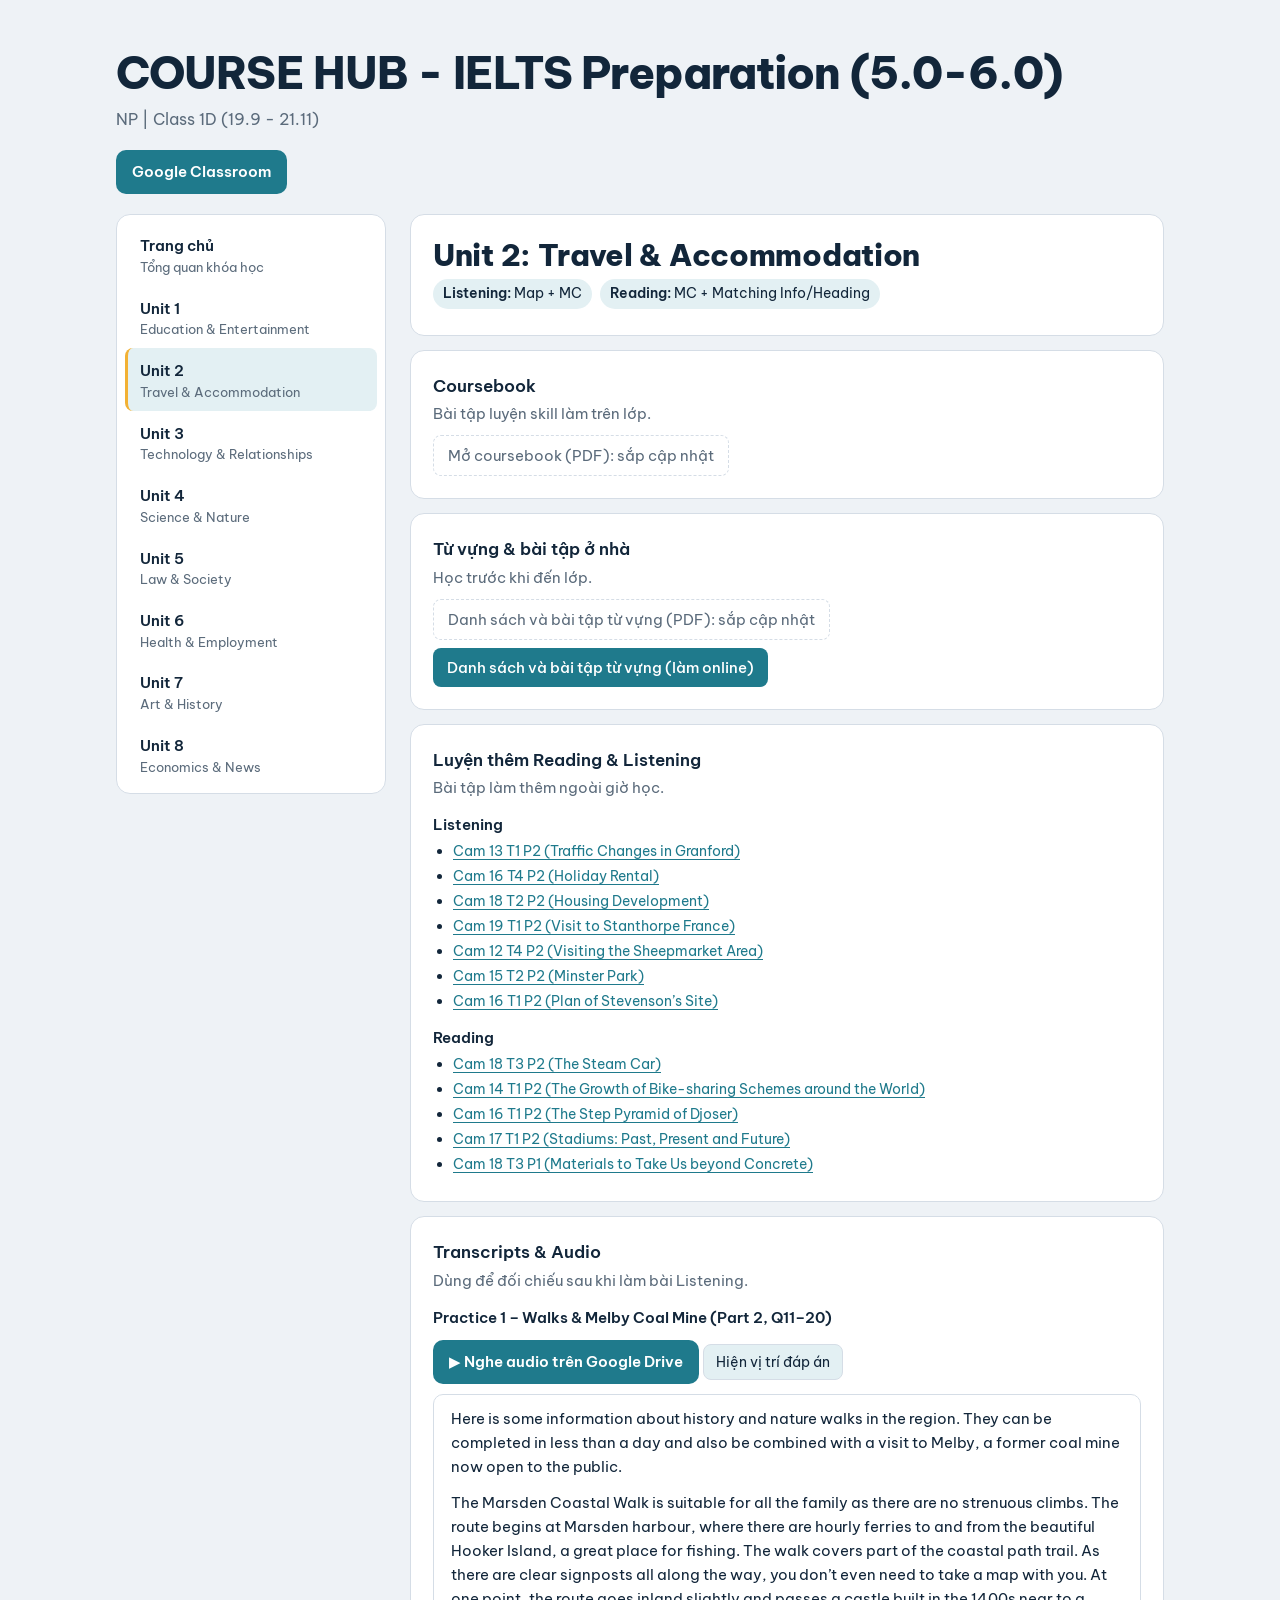
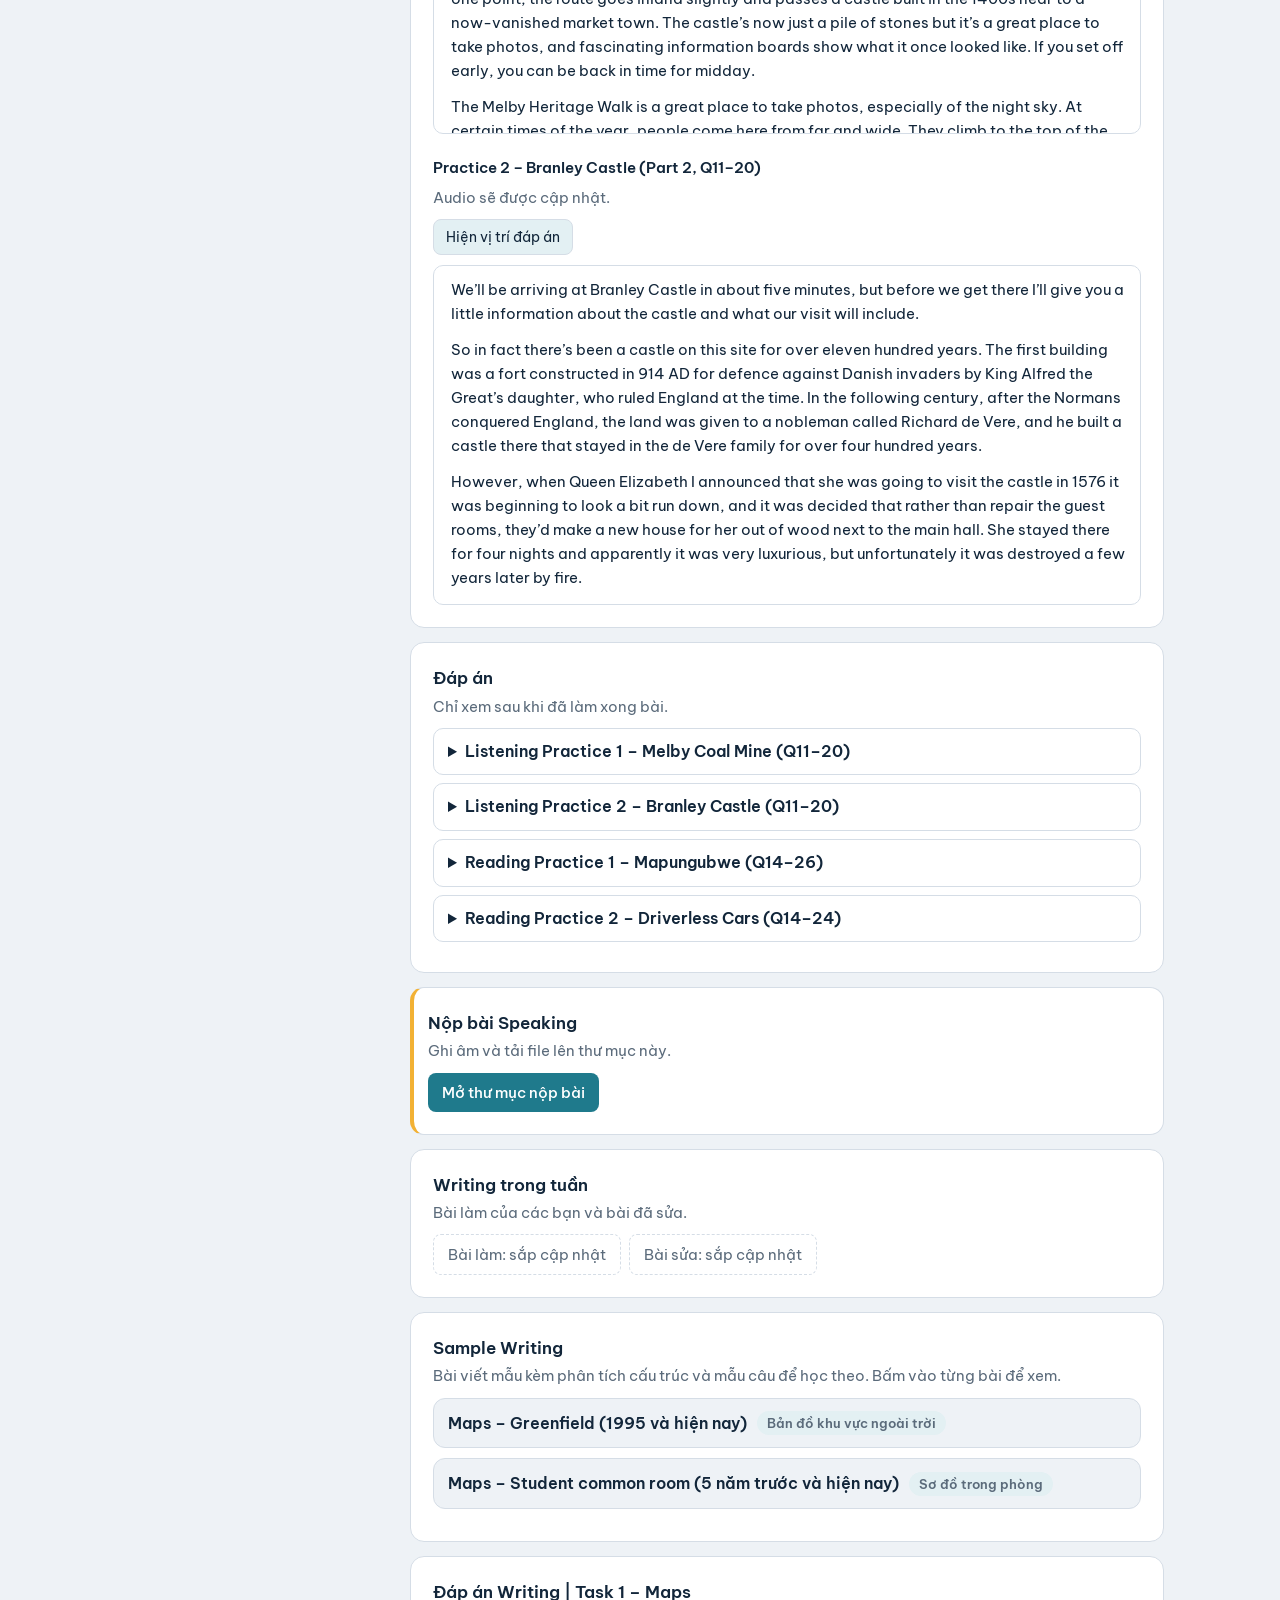
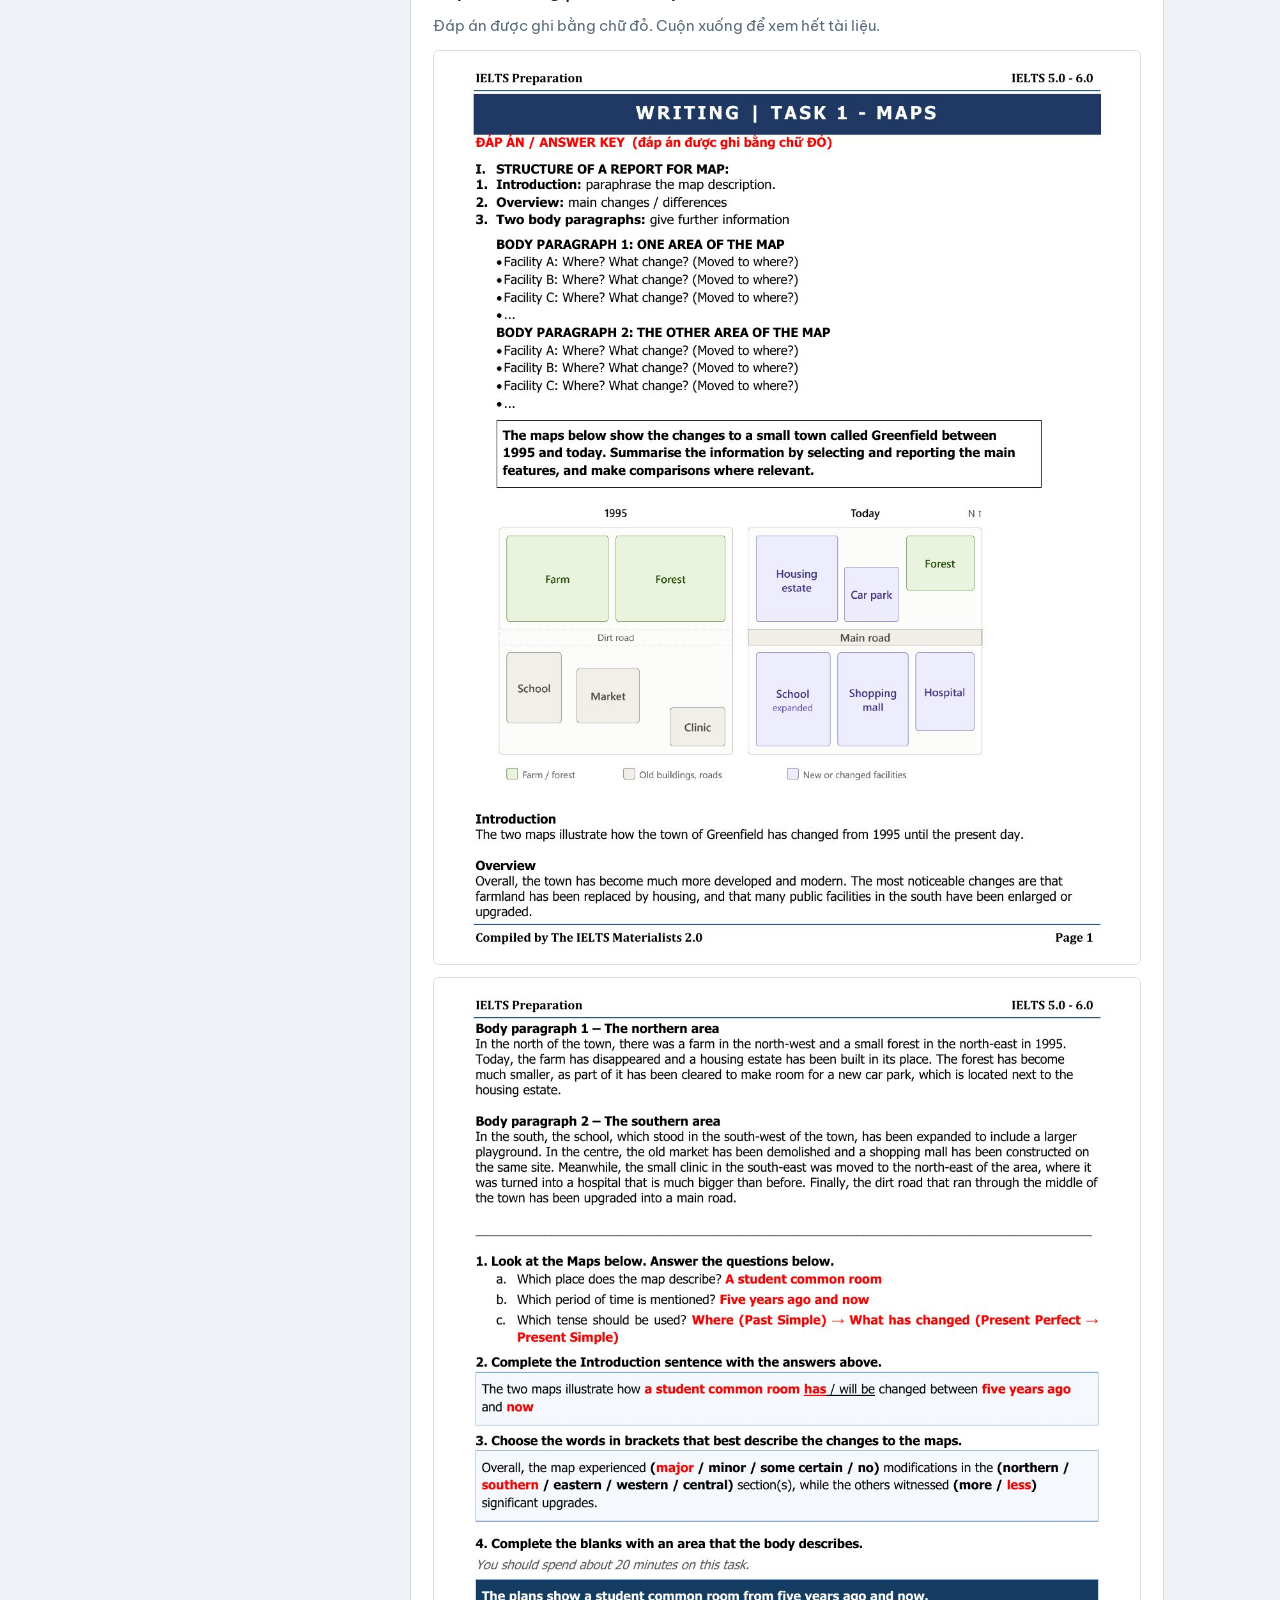
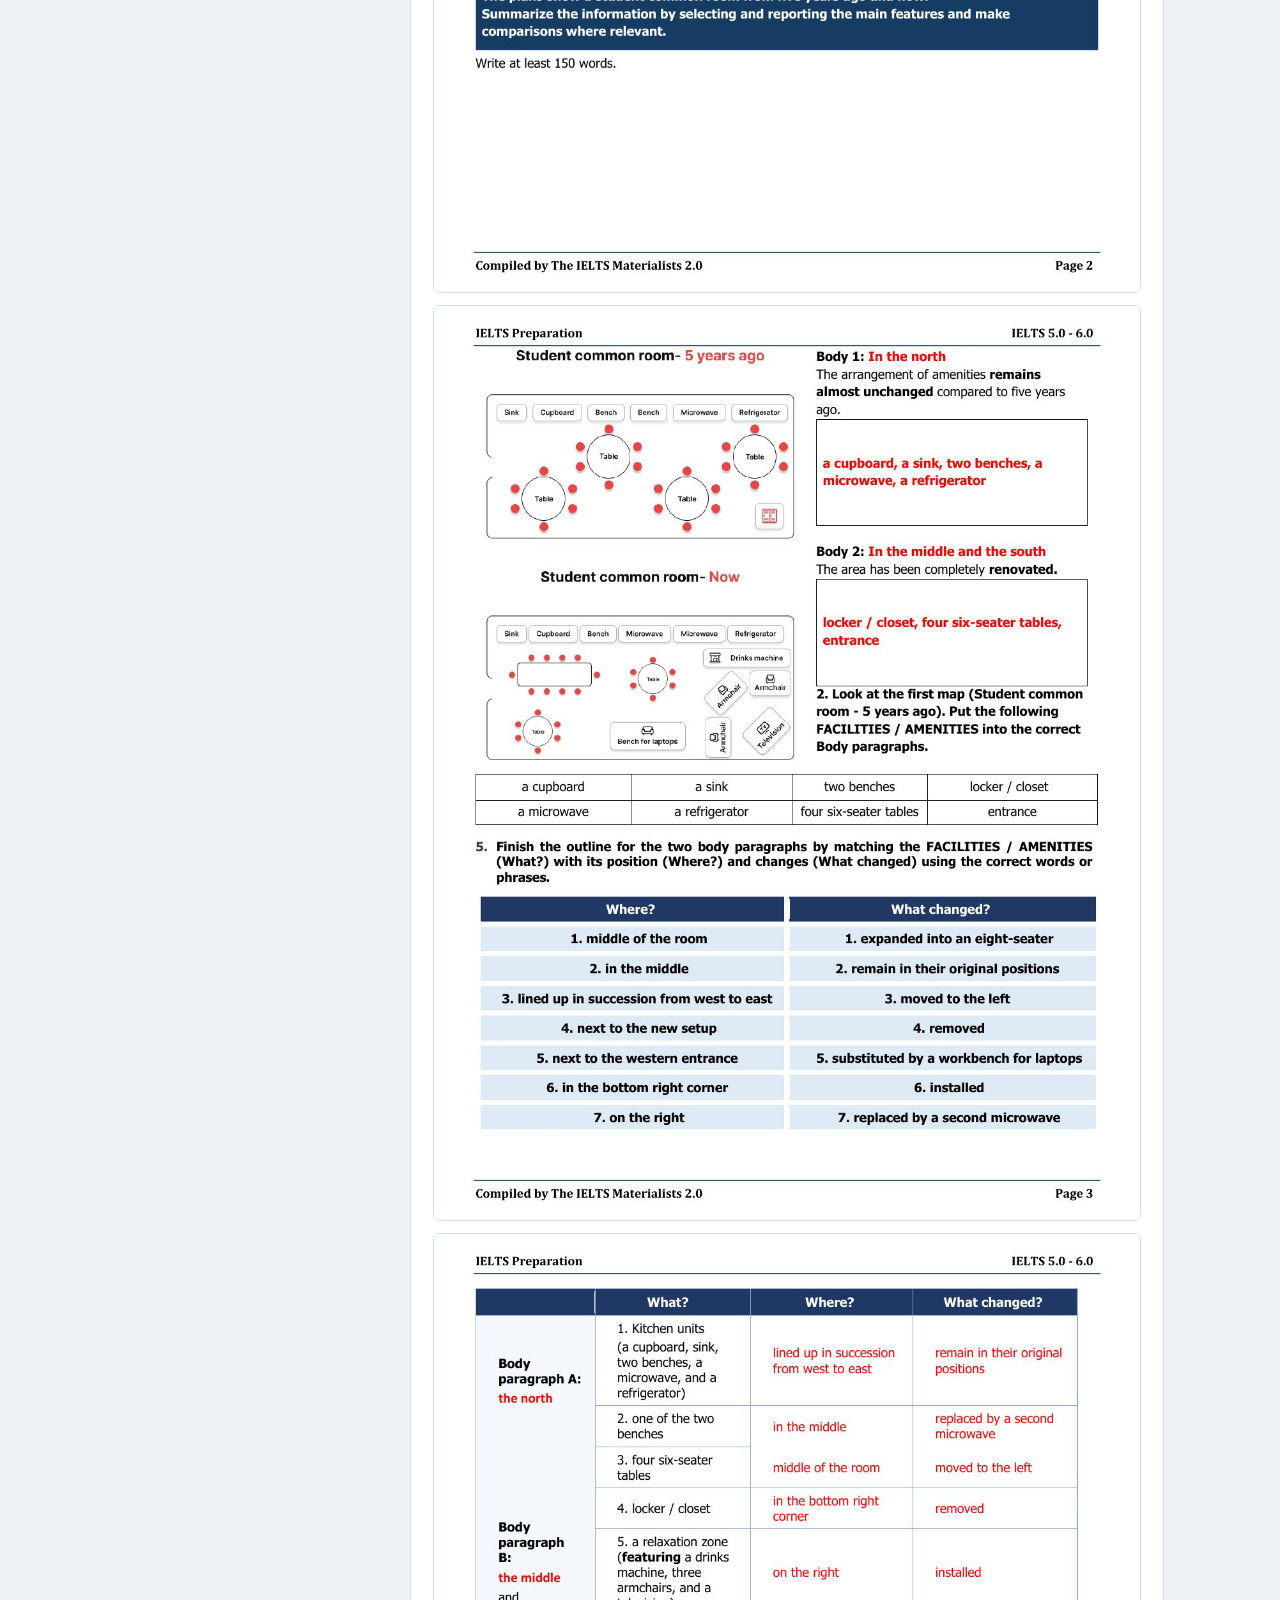
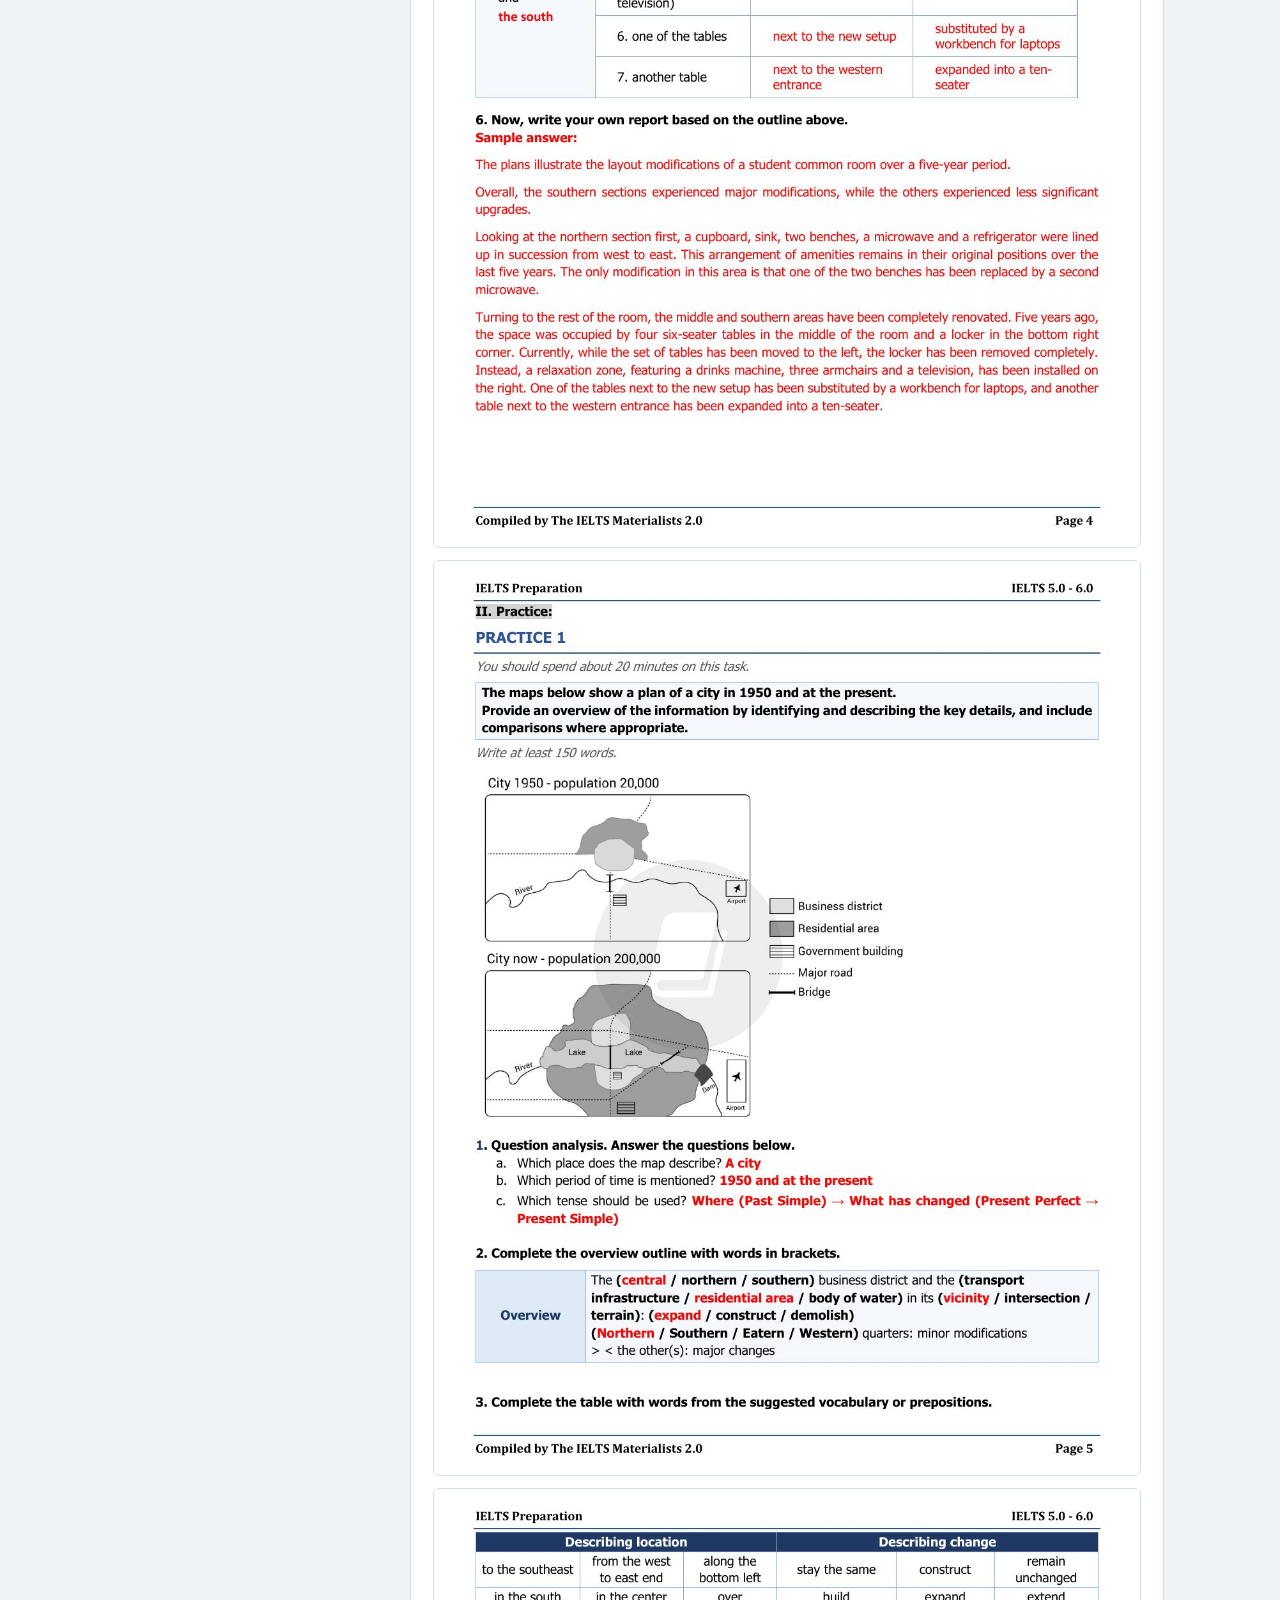
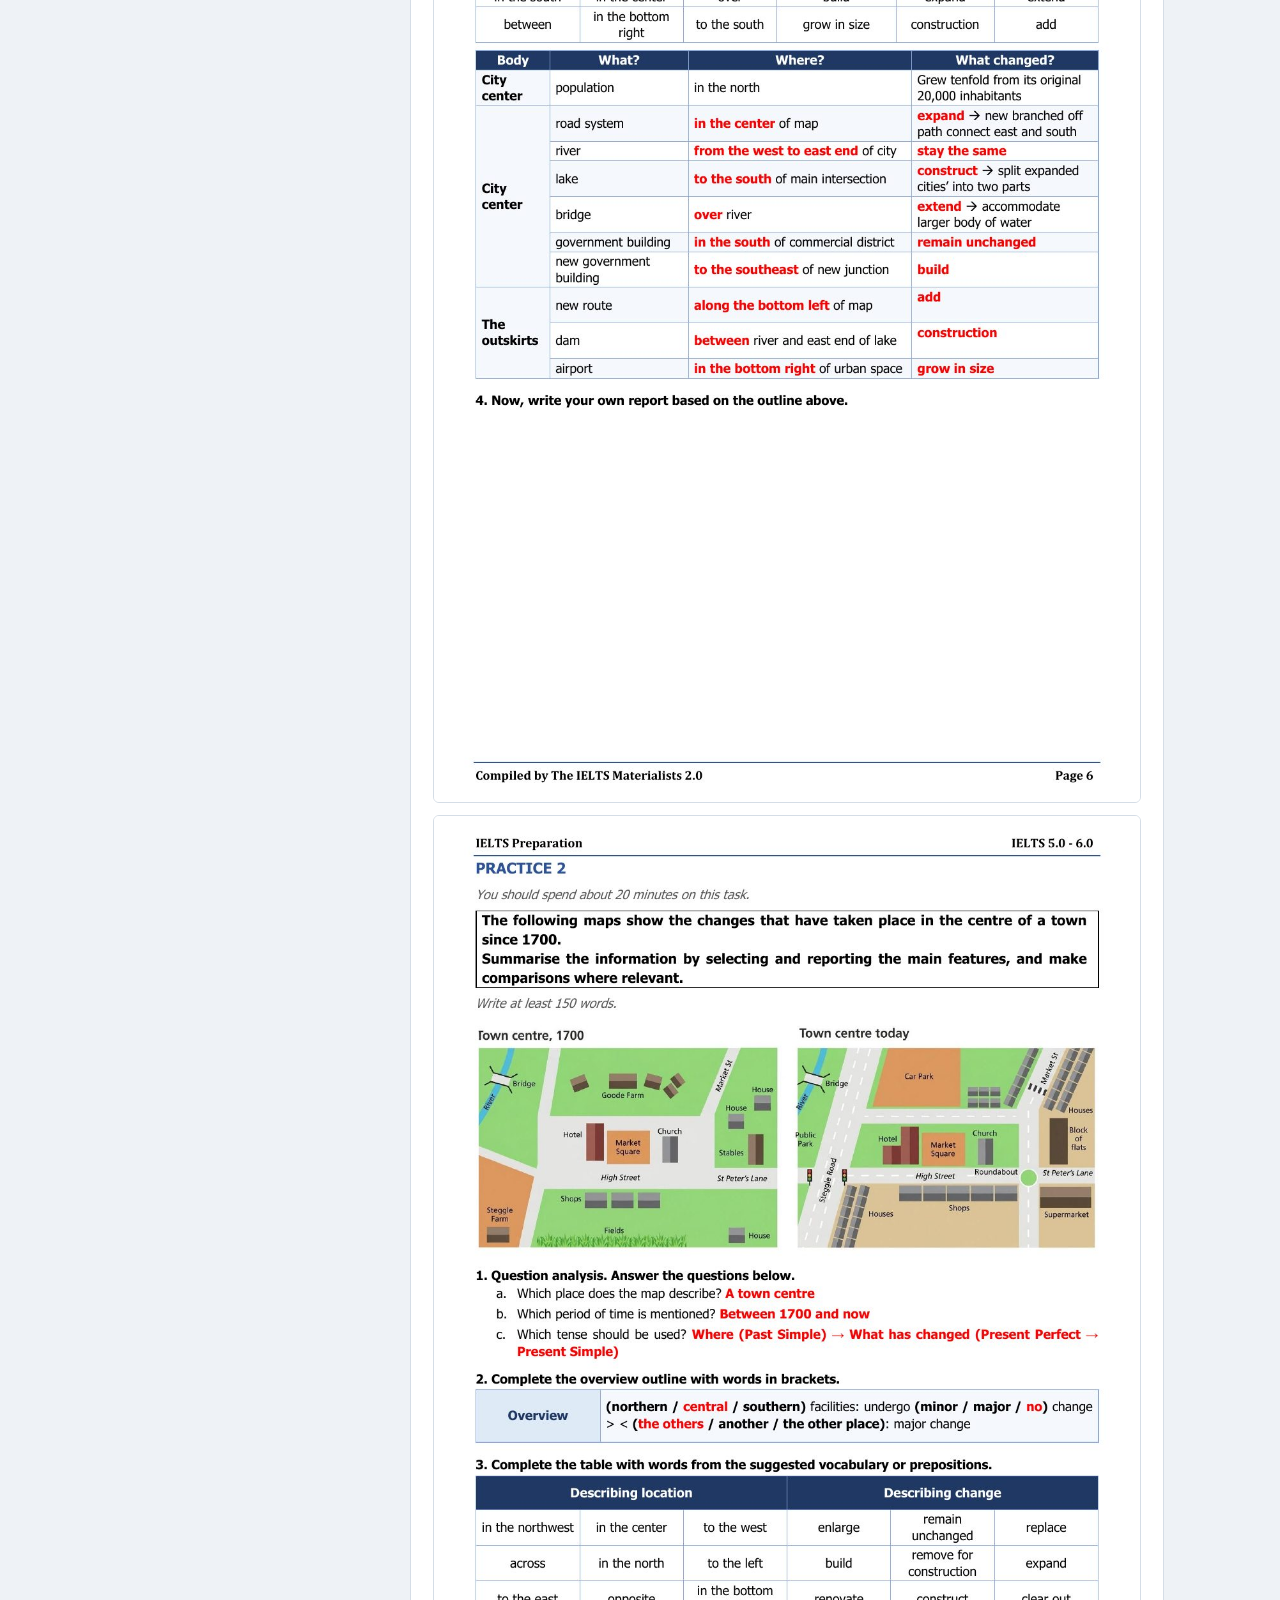
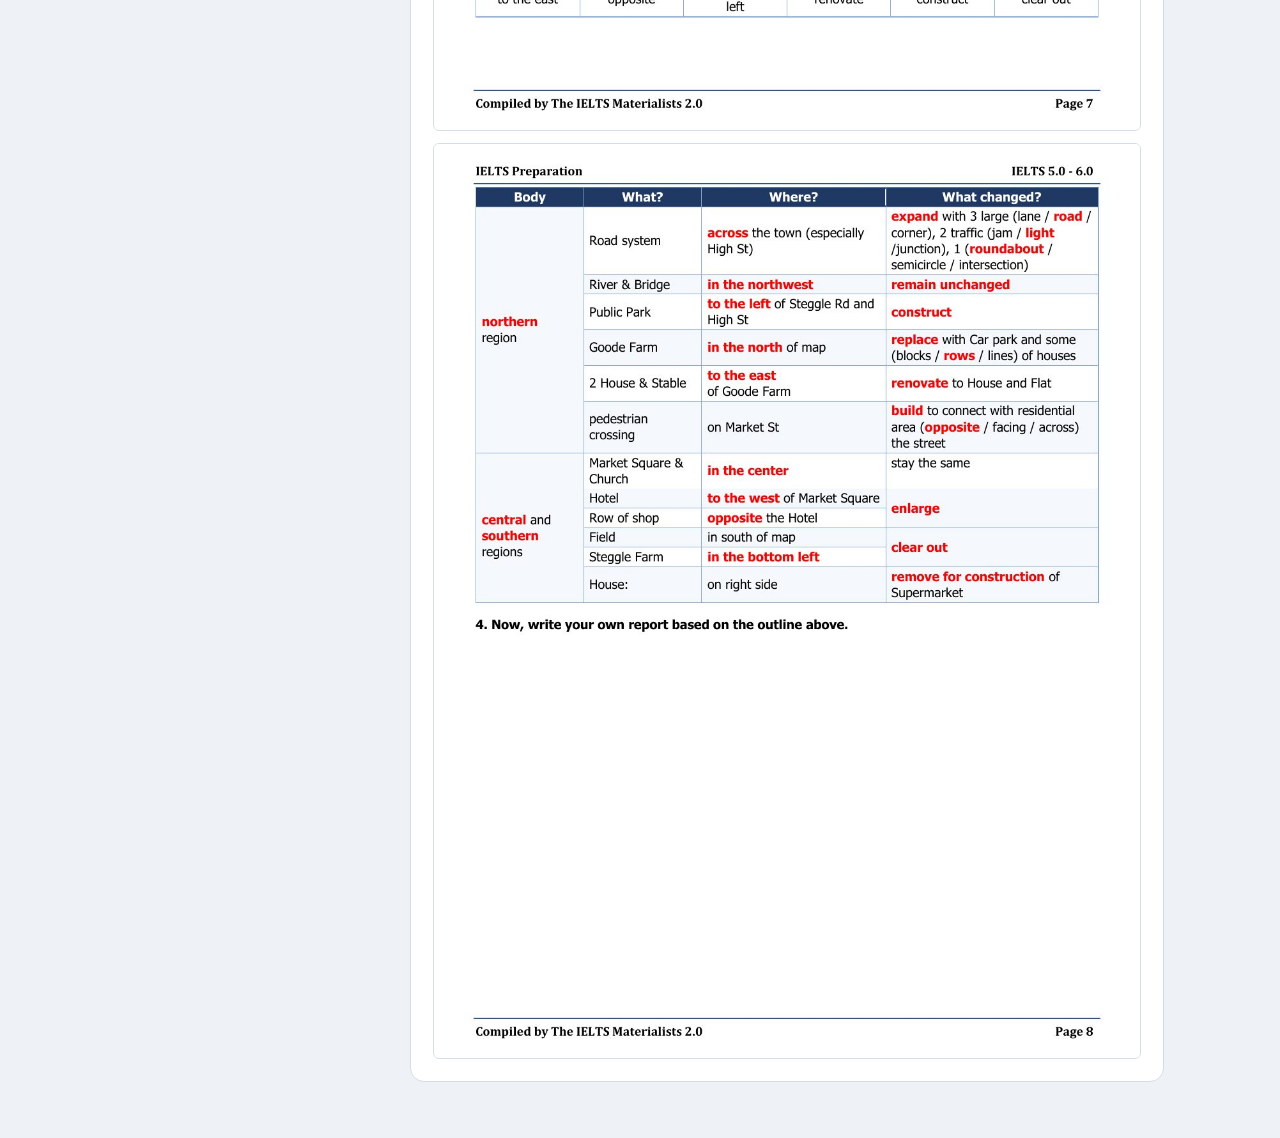
==== commit 07dc0e28: "Add files via upload" ====
--- a/unit2.html
+++ b/unit2.html
@@ -6,7 +6,7 @@
 <title>Unit 2 – Travel & Accommodation | COURSE HUB</title>
 <link rel="preconnect" href="https://fonts.googleapis.com">
 <link href="https://fonts.googleapis.com/css2?family=Be+Vietnam+Pro:wght@400;500;600;700;800&display=swap" rel="stylesheet">
-<link rel="stylesheet" href="style.css?v=20261112">
+<link rel="stylesheet" href="style.css?v=20261113">
 </head>
 <body>
 <div class="wrap">
@@ -562,16 +562,18 @@
  ],
  "sample": [
   {
-   "type": "IELTS Writing Task 1 – Maps (Practice 1: City)",
-   "question": "The maps below show a plan of a city in 1950 and at the present. Provide an overview of the information by identifying and describing the key details, and include comparisons where appropriate.",
-   "note": "Cấu trúc: Introduction → Overview → 2 đoạn thân bài (mỗi đoạn một khu vực của bản đồ). Phần gạch chân đậm là mẫu câu có thể dùng lại.",
+   "fold": true,
+   "type": "Maps – Greenfield (1995 và hiện nay)",
+   "tag": "Bản đồ khu vực ngoài trời",
+   "question": "The maps below show the changes to a small town called Greenfield between 1995 and today. Summarise the information by selecting and reporting the main features, and make comparisons where relevant.",
+   "note": "Hai đoạn thân bài chia theo khu vực: phía bắc và phía nam. Gạch chân đậm là mẫu câu dùng lại được.",
    "paras": [
     {
      "h": "Introduction",
      "s": [
       {
        "k": "para",
-       "t": "{The two maps illustrate how} a city has changed {from 1950 to the present day.}"
+       "t": "{The two maps illustrate how} the town of Greenfield has changed {from 1995 until the present day.}"
       }
      ]
     },
@@ -580,45 +582,45 @@
      "s": [
       {
        "k": "ov",
-       "t": "{Overall,} the city has grown dramatically, with its central business district and the surrounding residential area expanding considerably."
+       "t": "{Overall,} the town has become much more developed and modern. {The most noticeable changes are that} farmland has been replaced by housing, {and that} many public facilities in the south have been enlarged or upgraded."
+      }
+     ]
+    },
+    {
+     "h": "Body Paragraph 1 — The northern area",
+     "s": [
+      {
+       "k": "topic",
+       "t": "{In the north of the town,} there was a farm {in the north-west} and a small forest {in the north-east} in 1995."
       },
       {
-       "k": "ov",
-       "t": "{While} the northern quarters have undergone only minor modifications, the other areas have changed much more significantly."
+       "k": "det",
+       "t": "{Today,} the farm has disappeared and a housing estate has been built {in its place}."
+      },
+      {
+       "k": "det",
+       "t": "The forest has become much smaller, {as} part of it has been cleared {to make room for} a new car park, which is located {next to} the housing estate."
       }
      ]
     },
     {
-     "h": "Body Paragraph 1 — The city centre",
+     "h": "Body Paragraph 2 — The southern area",
      "s": [
       {
        "k": "topic",
-       "t": "{Looking at the city centre first,} the population has grown tenfold from 20,000 inhabitants in 1950 to 200,000 today."
+       "t": "{In the south,} the school, which stood {in the south-west} of the town, has been expanded {to include} a larger playground."
       },
       {
        "k": "det",
-       "t": "{In 1950,} a small business district stood north of the river, with a residential area around it. Today, the business district has expanded on both sides of the river, and the road system has grown, with a new path branching off to connect the east and the south."
+       "t": "{In the centre,} the old market has been demolished {and} a shopping mall has been constructed {on the same site}."
       },
       {
        "k": "det",
-       "t": "A lake has been constructed {to the south of} the main intersection, splitting the enlarged city into two parts, and the bridge over the river has been extended {to accommodate} this larger body of water."
+       "t": "{Meanwhile,} the small clinic {in the south-east} was moved to the north-east of the area, where it was turned into a hospital that is much bigger than before."
       },
       {
        "k": "det",
-       "t": "The old government building, {in the south of} the commercial district, remains unchanged, while a new one has been built {to the southeast of} the new junction."
-      }
-     ]
-    },
-    {
-     "h": "Body Paragraph 2 — The outskirts",
-     "s": [
-      {
-       "k": "topic",
-       "t": "{As for the outskirts,} a new route has been added {along the bottom left of} the map."
-      },
-      {
-       "k": "det",
-       "t": "A dam has been constructed {between} the river and the east end of the lake, and the airport {in the bottom right} has grown in size."
+       "t": "{Finally,} the dirt road that ran through the middle of the town has been upgraded {into} a main road."
       }
      ]
     }
@@ -626,46 +628,40 @@
    "tplTitle": "Mẫu câu dễ dùng cho bản đồ",
    "tpl": [
     [
-     "The two maps illustrate how … has changed from … to …",
+     "The two maps illustrate how … has changed from … until …",
      "Câu paraphrase đề bài"
     ],
     [
-     "Overall, … has grown dramatically, with … expanding considerably",
-     "Overview: thay đổi lớn nhất"
-    ],
-    [
-     "While …, the other areas have changed much more significantly",
-     "So sánh khu ít đổi và khu đổi nhiều"
-    ],
-    [
-     "Looking at … first, / As for the outskirts, …",
-     "Mở đầu đoạn thân bài"
-    ],
-    [
-     "has grown tenfold from … to …",
-     "Tăng gấp mười lần"
-    ],
-    [
-     "has been extended to accommodate …",
-     "Được mở rộng để đáp ứng / chứa …"
-    ],
-    [
-     "to the south(east) of … / along the bottom left of …",
-     "Mô tả vị trí"
+     "Overall, … has become much more …; The most noticeable changes are that …",
+     "Overview: thay đổi nổi bật nhất"
+    ],
+    [
+     "has been replaced by … / has been built in its place",
+     "Được thay bằng … / xây ngay vị trí cũ"
+    ],
+    [
+     "has been demolished and … has been constructed on the same site",
+     "Phá bỏ và xây mới trên cùng vị trí"
+    ],
+    [
+     "has been expanded to include … / has been upgraded into …",
+     "Mở rộng để có thêm … / nâng cấp thành …"
     ]
    ]
   },
   {
-   "type": "IELTS Writing Task 1 – Maps (Practice 2: Town centre)",
-   "question": "The following maps show the changes that have taken place in the centre of a town since 1700. Summarise the information by selecting and reporting the main features, and make comparisons where relevant.",
-   "note": "Cấu trúc: Introduction → Overview → 2 đoạn thân bài (mỗi đoạn một khu vực của bản đồ). Phần gạch chân đậm là mẫu câu có thể dùng lại.",
+   "fold": true,
+   "type": "Maps – Student common room (5 năm trước và hiện nay)",
+   "tag": "Sơ đồ trong phòng",
+   "question": "The plans show a student common room from five years ago and now. Summarize the information by selecting and reporting the main features and make comparisons where relevant.",
+   "note": "Thân bài 1: phần gần như không đổi. Thân bài 2: phần được cải tạo hoàn toàn. Gạch chân đậm là mẫu câu dùng lại được.",
    "paras": [
     {
      "h": "Introduction",
      "s": [
       {
        "k": "para",
-       "t": "{The two maps illustrate how} the centre of a town has changed {between 1700 and the present day.}"
+       "t": "{The plans illustrate} the layout modifications of a student common room {over a five-year period.}"
       }
      ]
     },
@@ -674,78 +670,78 @@
      "s": [
       {
        "k": "ov",
-       "t": "{Overall,} the central facilities have undergone no change, {while} the other areas have been transformed considerably."
+       "t": "{Overall,} the southern sections experienced major modifications, {while} the others experienced less significant upgrades."
       }
      ]
     },
     {
-     "h": "Body Paragraph 1 — The northern region",
+     "h": "Body Paragraph 1 — The northern section (almost unchanged)",
      "s": [
       {
        "k": "topic",
-       "t": "{Looking at the northern region first,} the road system has been expanded across the town, especially along High Street, with three large roads, two traffic lights and a roundabout."
+       "t": "{Looking at the northern section first,} a cupboard, sink, two benches, a microwave and a refrigerator were lined up {in succession from west to east}."
       },
       {
        "k": "det",
-       "t": "The river and the bridge {in the northwest} remain unchanged, but a public park has been constructed {to the left of} Steggle Road and High Street."
+       "t": "This arrangement of amenities remains in their original positions over the last five years."
       },
       {
        "k": "det",
-       "t": "Goode Farm {in the north of the map} has been replaced with a car park and some rows of houses, and the houses and stables {to the east of} the farm have been renovated into houses and a block of flats."
+       "t": "{The only modification in this area is that} one of the two benches has been replaced {by} a second microwave."
+      }
+     ]
+    },
+    {
+     "h": "Body Paragraph 2 — The middle and southern areas (renovated)",
+     "s": [
+      {
+       "k": "topic",
+       "t": "{Turning to the rest of the room,} the middle and southern areas have been completely renovated."
       },
       {
        "k": "det",
-       "t": "In addition, a pedestrian crossing has been built on Market Street {to connect with} the residential area {across} the street."
-      }
-     ]
-    },
-    {
-     "h": "Body Paragraph 2 — The central and southern regions",
-     "s": [
-      {
-       "k": "topic",
-       "t": "{Turning to the central and southern regions,} Market Square and the church {in the centre} stay the same."
+       "t": "{Five years ago,} the space was occupied by four six-seater tables {in the middle of the room} and a locker {in the bottom right corner}."
       },
       {
        "k": "det",
-       "t": "The hotel {to the west of} Market Square has been enlarged, and the row of shops {opposite} the hotel has been extended."
+       "t": "{Currently, while} the set of tables has been moved {to the left}, the locker has been removed completely."
       },
       {
        "k": "det",
-       "t": "The fields in the south have been cleared out, and Steggle Farm {in the bottom left} has been replaced by rows of houses. Finally, a house {on the right side} has been removed for the construction of a supermarket."
+       "t": "{Instead,} a relaxation zone, featuring a drinks machine, three armchairs and a television, has been installed {on the right}."
+      },
+      {
+       "k": "det",
+       "t": "One of the tables {next to the new setup} has been substituted {by} a workbench for laptops, and another table {next to the western entrance} has been expanded {into} a ten-seater."
       }
      ]
     }
    ],
-   "tplTitle": "Mẫu câu dễ dùng cho bản đồ",
+   "tplTitle": "Mẫu câu dễ dùng cho sơ đồ phòng",
    "tpl": [
     [
-     "The two maps illustrate how … has changed between … and …",
+     "The plans illustrate the layout modifications of … over a … period",
      "Câu paraphrase đề bài"
     ],
     [
-     "Overall, the central facilities have undergone no change, while …",
-     "Overview: so sánh khu không đổi và khu đổi nhiều"
-    ],
-    [
-     "Looking at the … region first, / Turning to the …",
-     "Chuyển khu vực giữa hai đoạn thân bài"
-    ],
-    [
-     "remain unchanged / stay the same",
-     "Giữ nguyên"
-    ],
-    [
-     "has been replaced with … / has been renovated into …",
-     "Thay bằng … / cải tạo thành …"
-    ],
-    [
-     "has been removed for the construction of …",
-     "Bị dỡ bỏ để xây …"
-    ],
-    [
-     "to the left of / opposite / across the street",
-     "Mô tả vị trí"
+     "Overall, … experienced major modifications, while the others …",
+     "Overview: so sánh khu đổi nhiều và khu đổi ít"
+    ],
+    [
+     "remains in its original position(s)",
+     "Giữ nguyên vị trí"
+    ],
+    [
+     "has been replaced by … / substituted by … / moved to the left",
+     "Thay bằng … / chuyển sang trái"
+    ],
+    [
+     "has been removed completely / has been installed on the right",
+     "Dỡ bỏ hoàn toàn / lắp đặt mới ở bên phải"
+    ],
+    [
+     "has been expanded into …",
+     "Mở rộng thành …"
     ]
    ]
   }
@@ -1290,6 +1286,6 @@
  ]
 };
 </script>
-<script src="common.js?v=20261112"></script>
+<script src="common.js?v=20261113"></script>
 </body>
 </html>
--- a/style.css
+++ b/style.css
@@ -143,3 +143,4 @@
 .wksm p{margin:6px 0;line-height:1.8;font-size:15.5px}
 #wpdf .pg{display:block;width:100%;height:auto;margin-top:12px;border:1px solid var(--line);border-radius:6px;background:#fff}
 .ss-para{--rgb:100,116,139;--a:.16}.ss-ov{--rgb:13,148,136;--a:.16}.ss-det{--rgb:37,99,235;--a:.14}
+details.swd{border:1px solid var(--line);border-radius:12px;margin:10px 0;background:var(--bg)}details.swd>summary{cursor:pointer;padding:12px 14px;font-weight:600;font-size:15.5px;display:flex;flex-wrap:wrap;align-items:center;gap:6px 10px}.swtag{font-size:12.5px;font-weight:600;color:var(--muted);background:var(--soft);border-radius:999px;padding:2px 10px}details.swd>.sw{padding:2px 14px 14px}
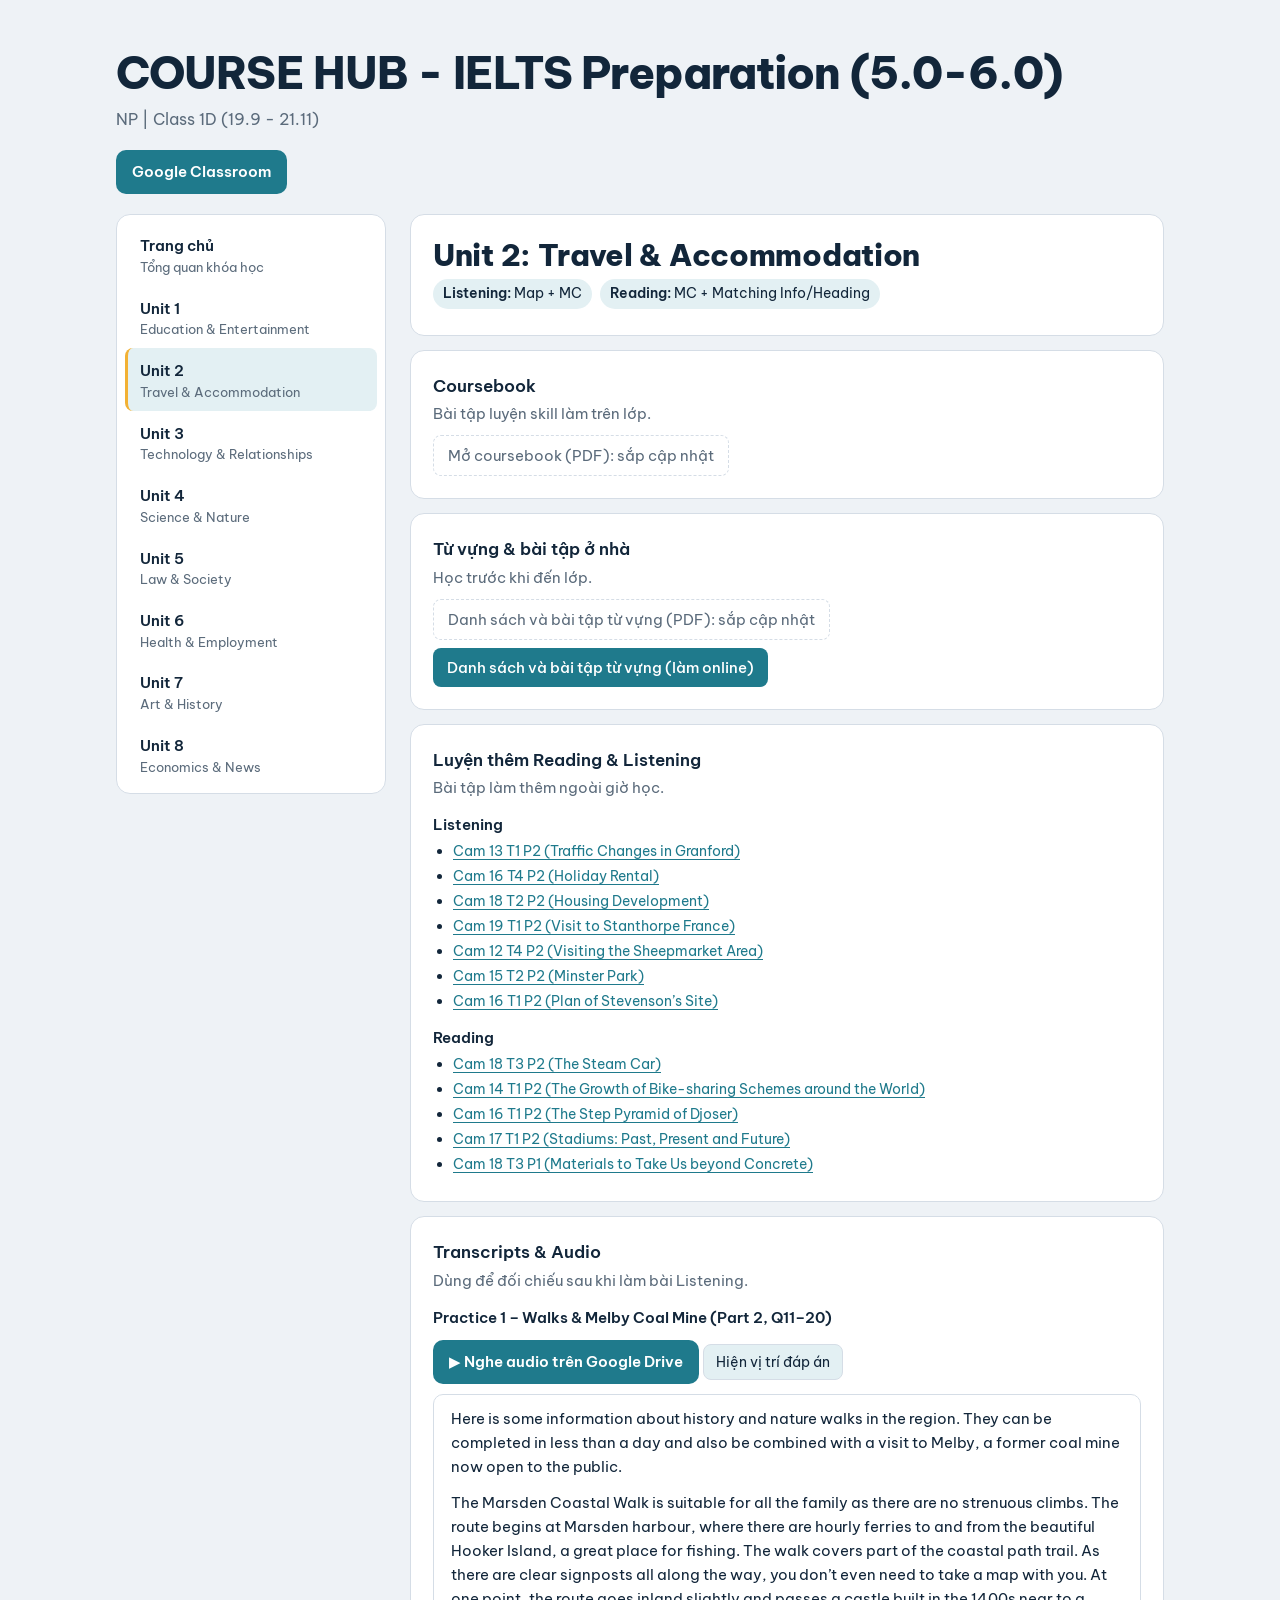
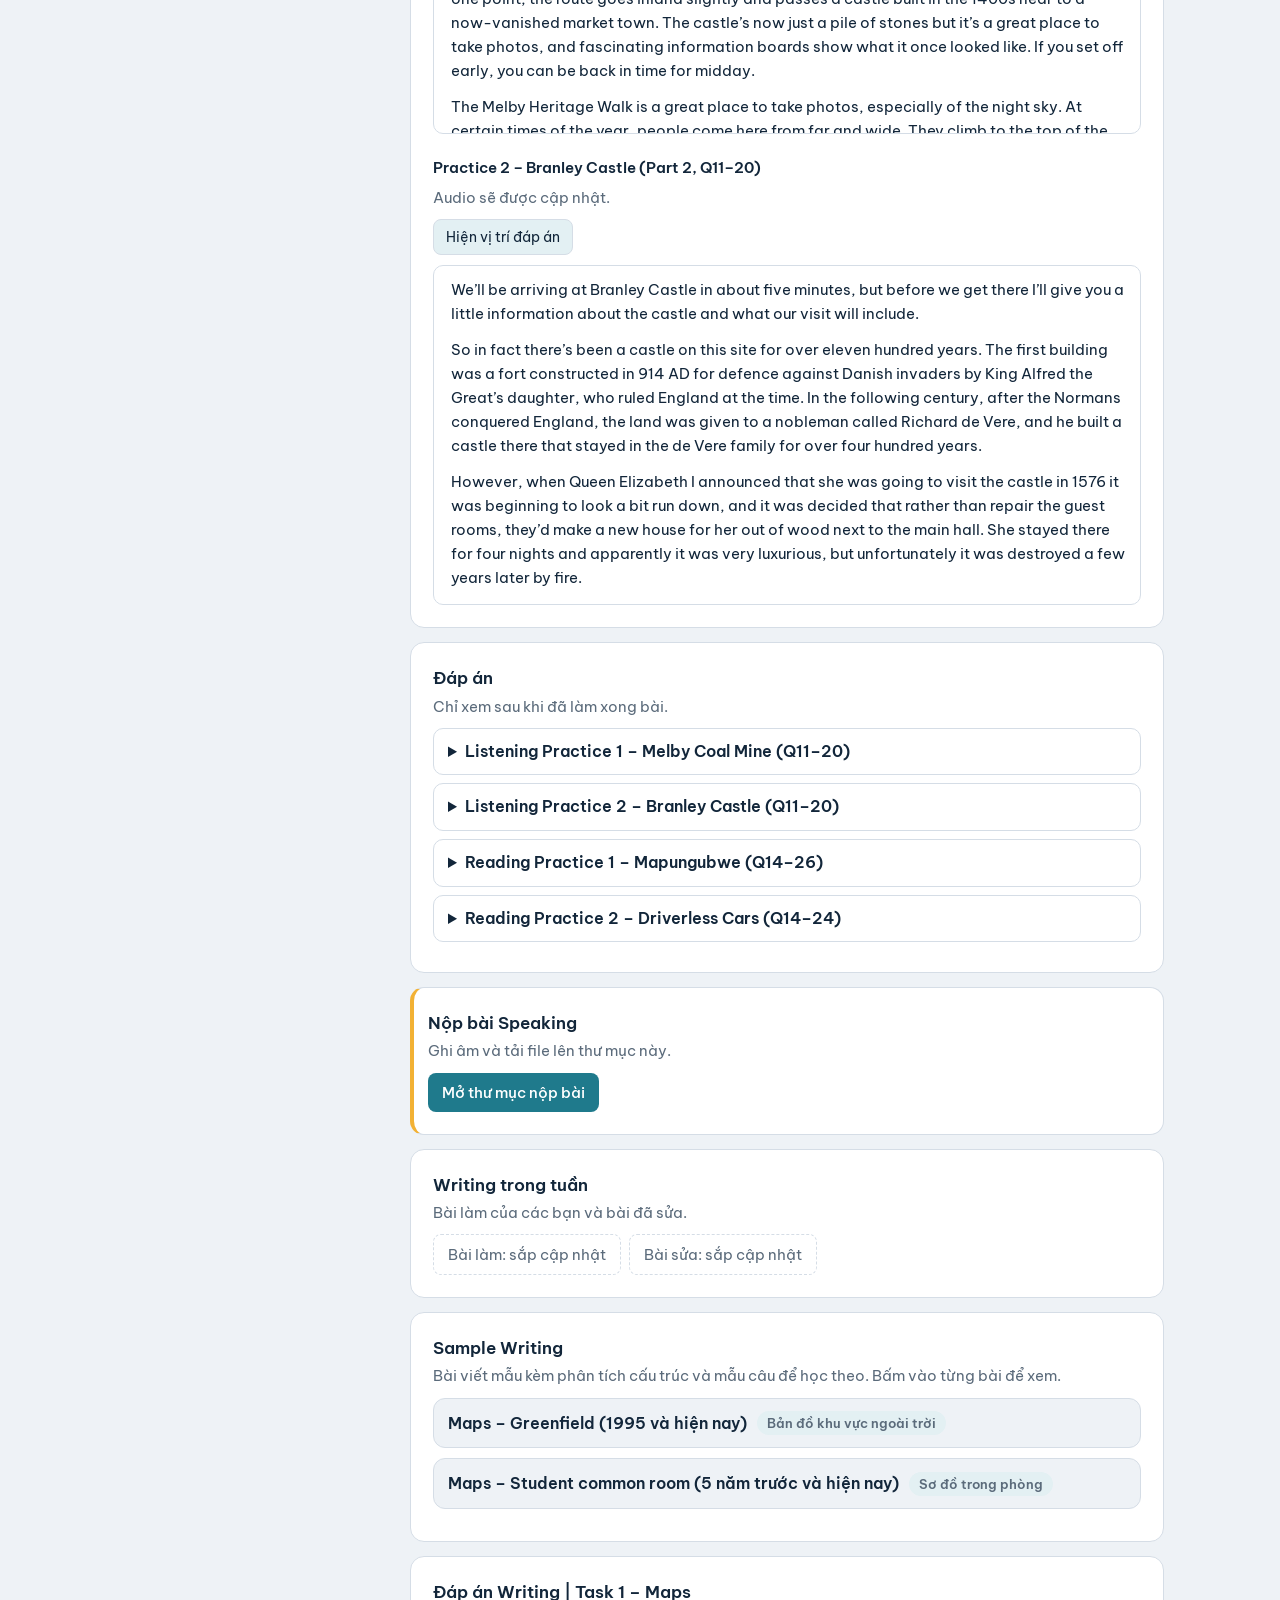
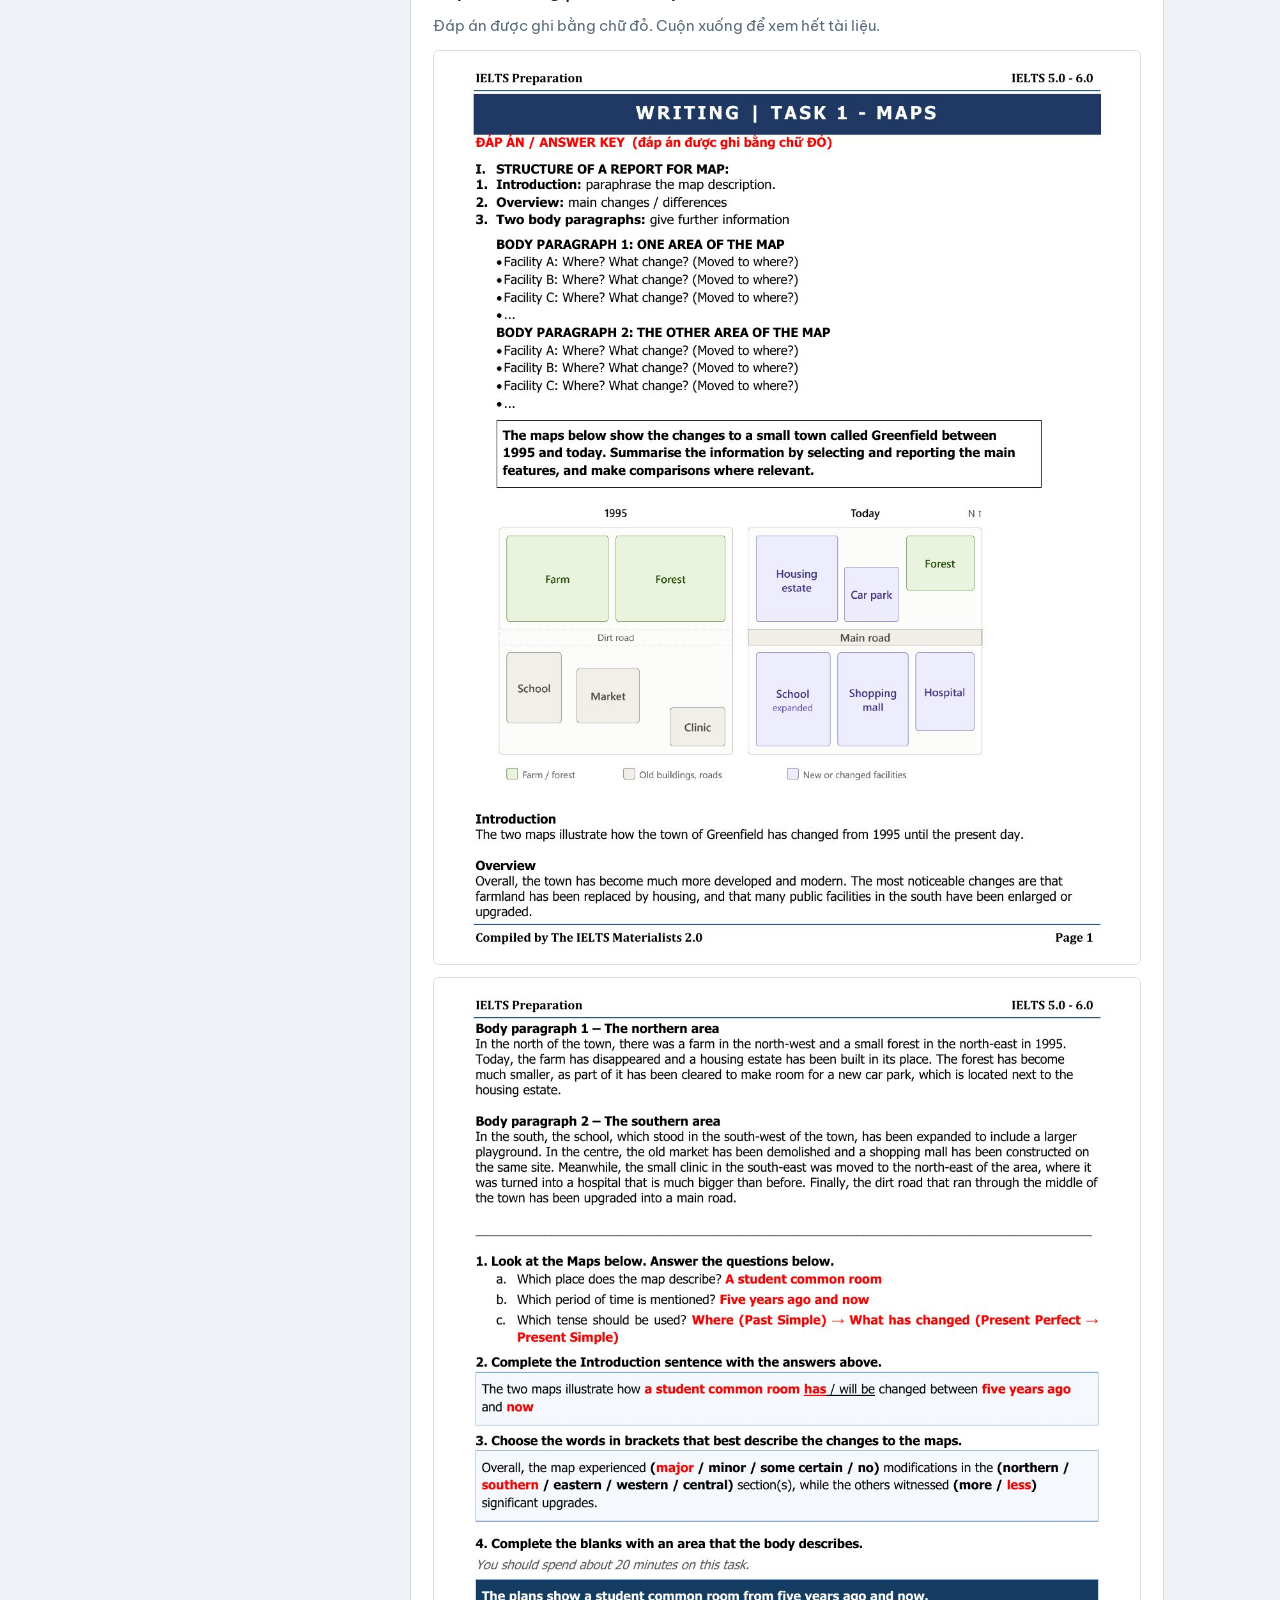
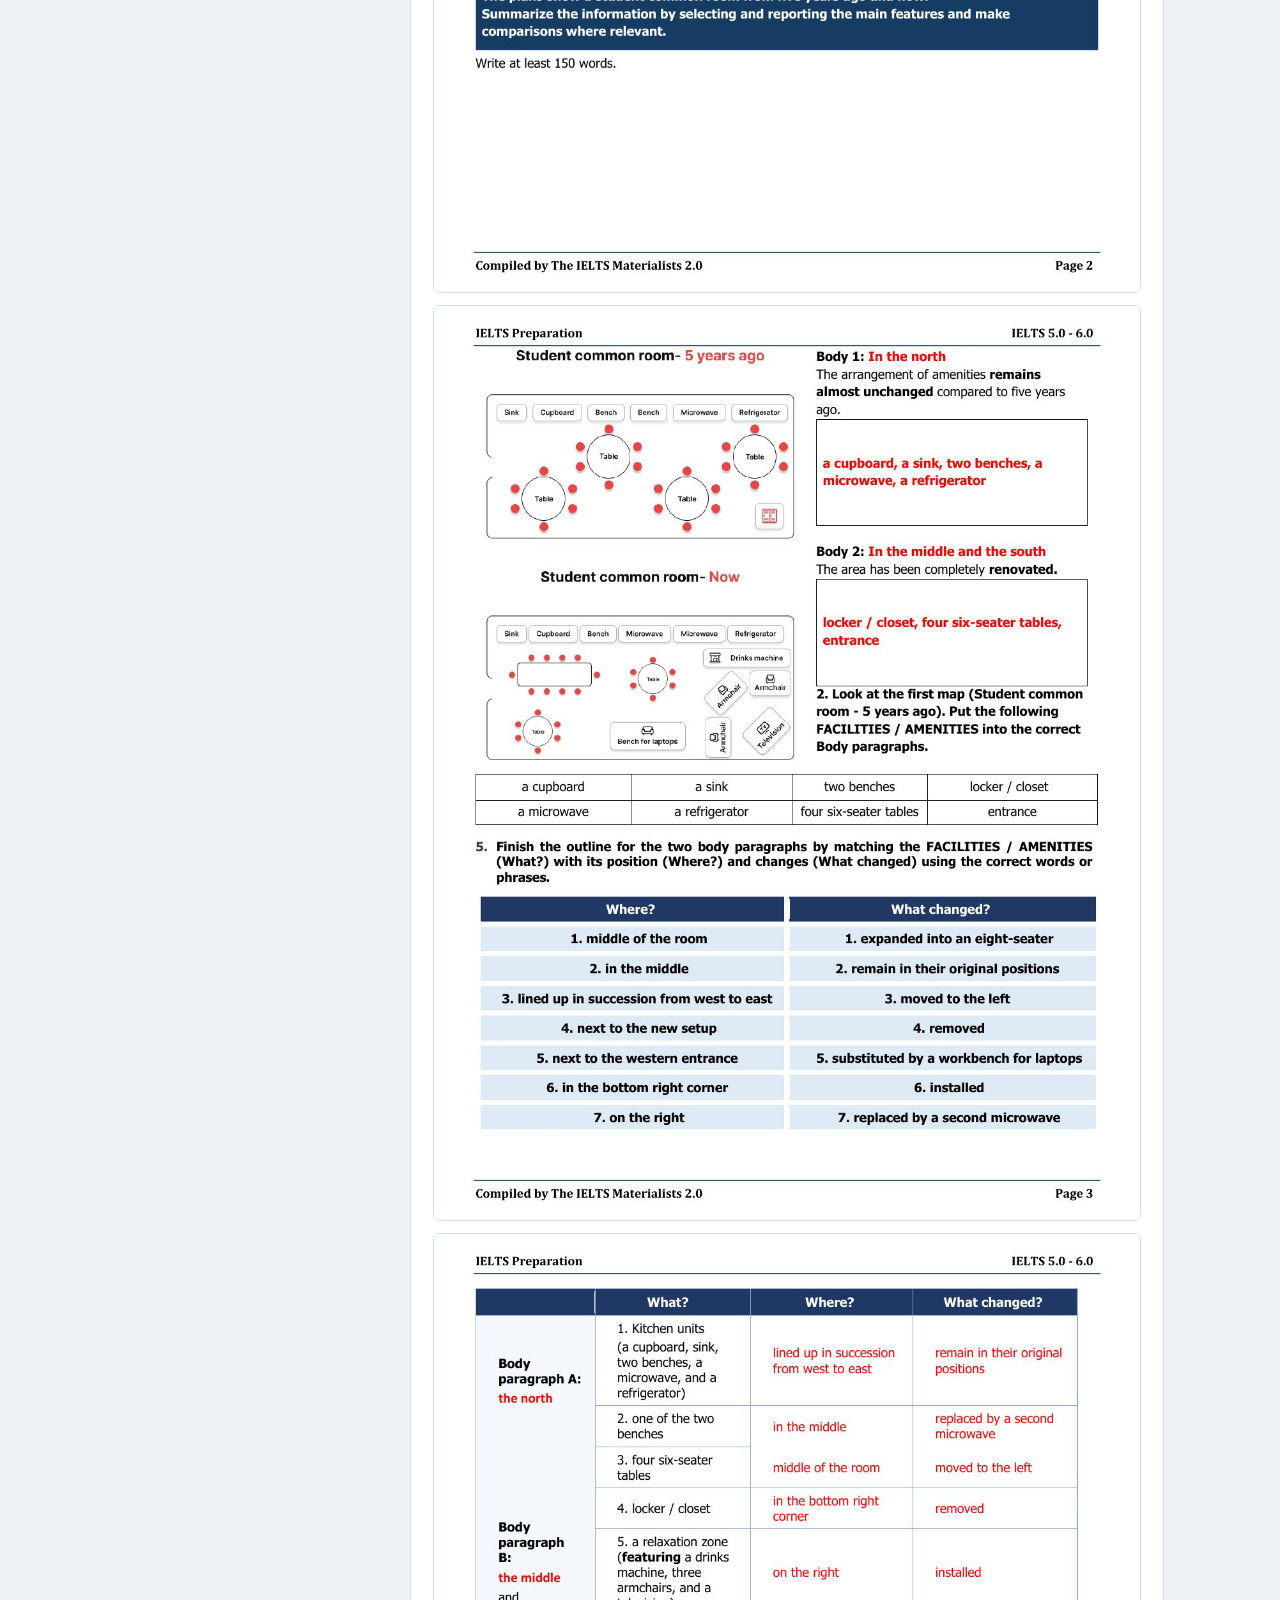
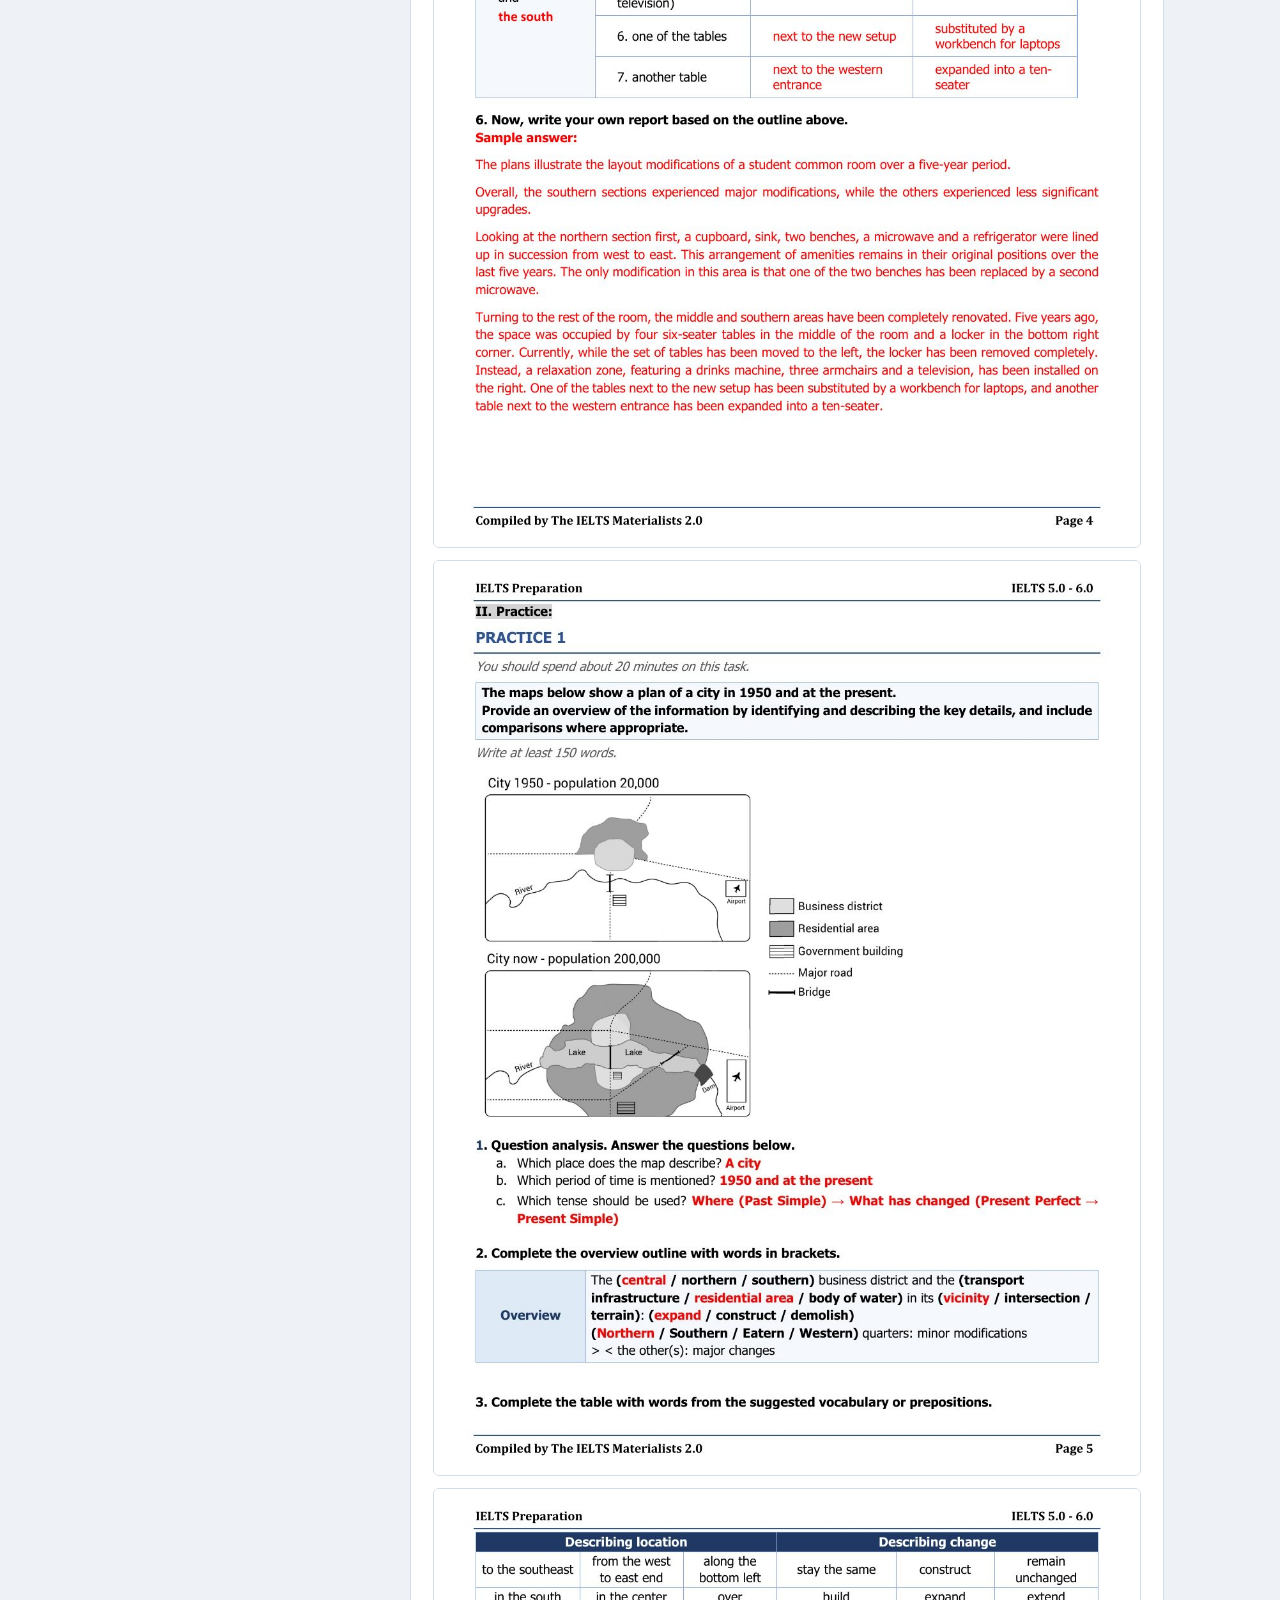
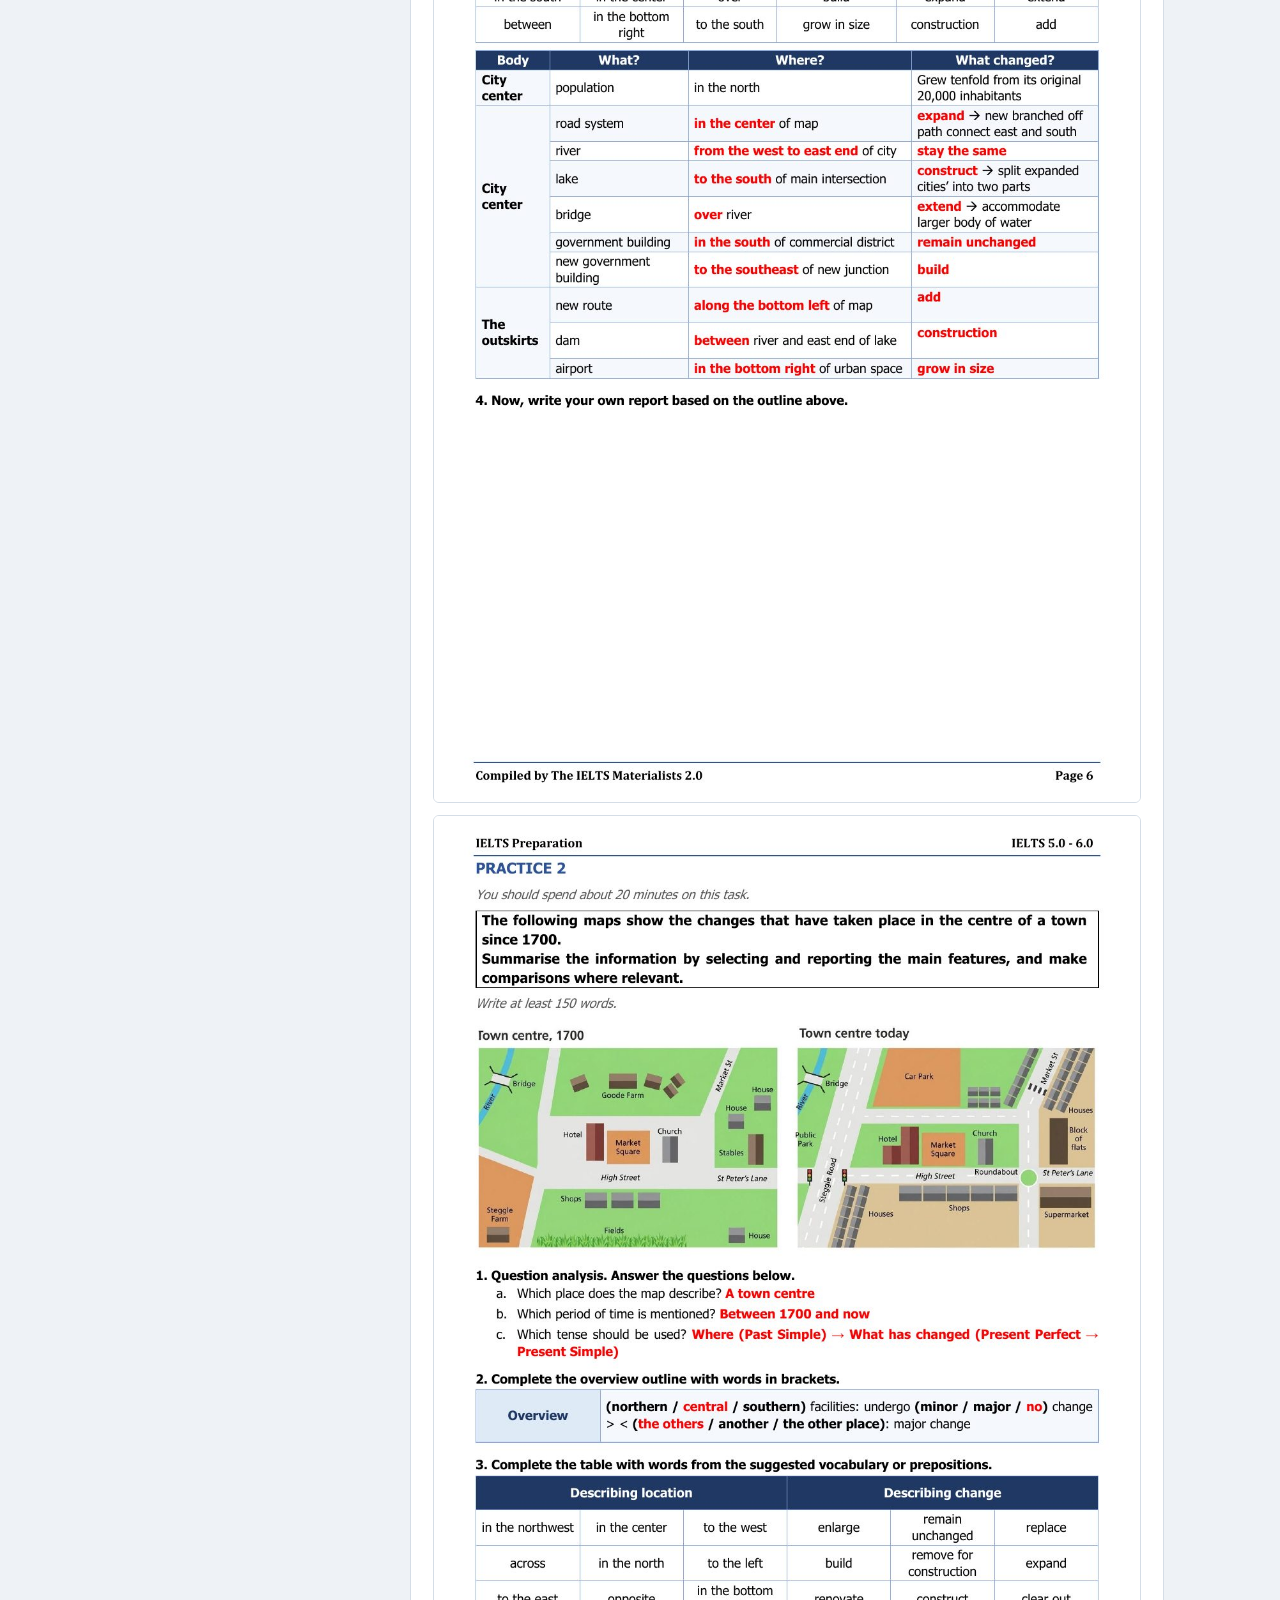
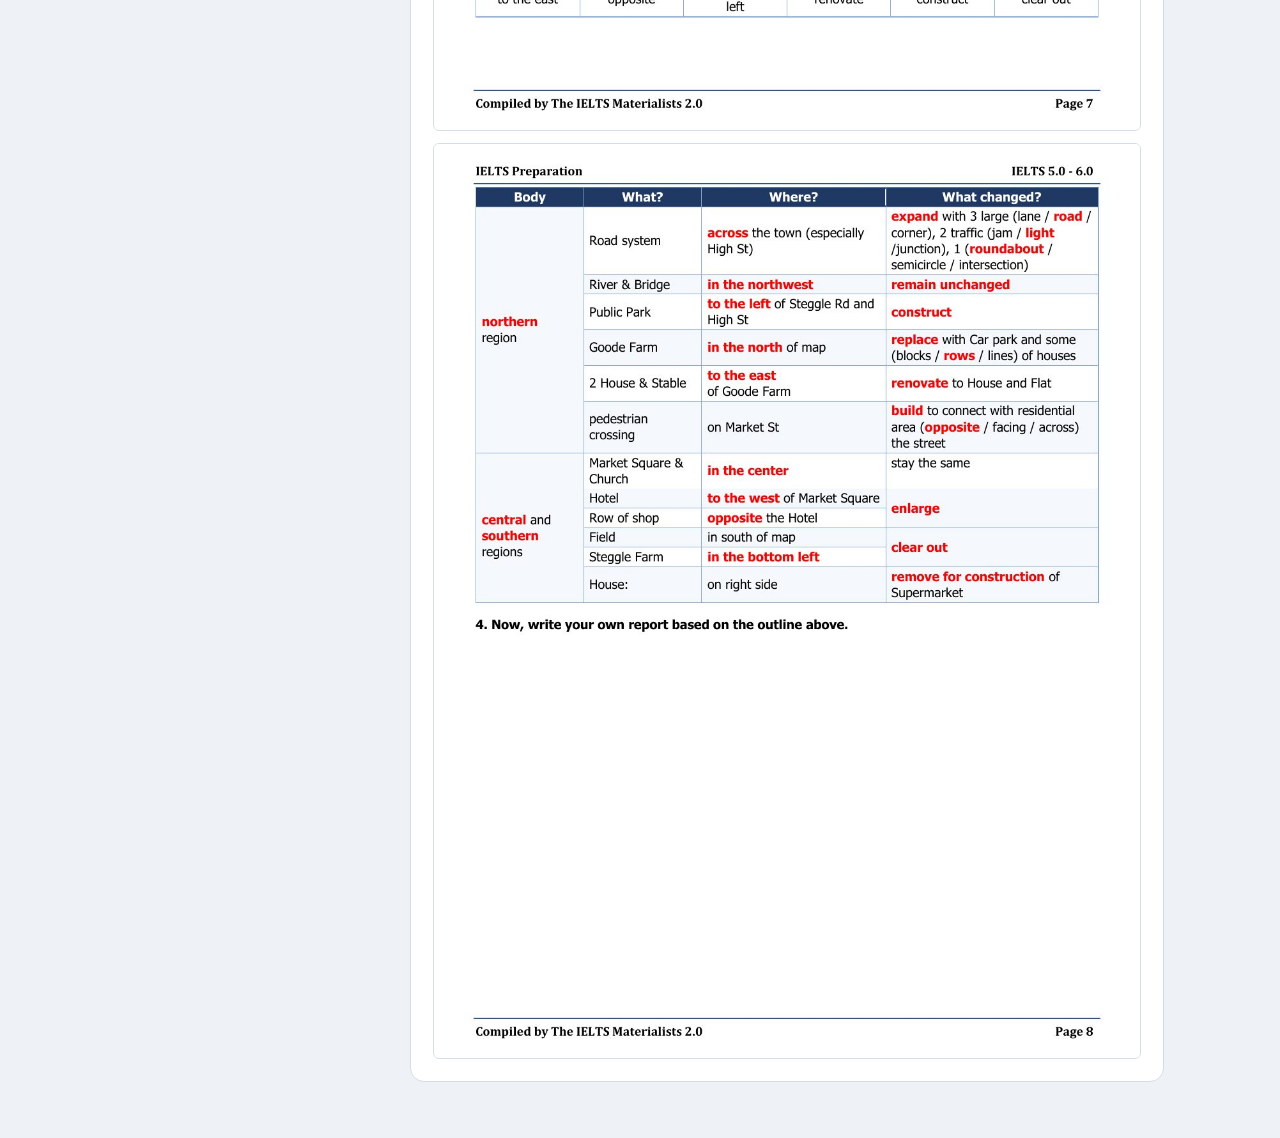
==== commit 8024d56a: "Add files via upload" ====
--- a/unit2.html
+++ b/unit2.html
@@ -6,7 +6,7 @@
 <title>Unit 2 – Travel & Accommodation | COURSE HUB</title>
 <link rel="preconnect" href="https://fonts.googleapis.com">
 <link href="https://fonts.googleapis.com/css2?family=Be+Vietnam+Pro:wght@400;500;600;700;800&display=swap" rel="stylesheet">
-<link rel="stylesheet" href="style.css?v=20261113">
+<link rel="stylesheet" href="style.css?v=20261114">
 </head>
 <body>
 <div class="wrap">
@@ -647,7 +647,9 @@
      "has been expanded to include … / has been upgraded into …",
      "Mở rộng để có thêm … / nâng cấp thành …"
     ]
-   ]
+   ],
+   "img": "unit2/writing-1-greenfield.png",
+   "alt": "Bản đồ thị trấn Greenfield năm 1995 và hiện nay"
   },
   {
    "fold": true,
@@ -743,7 +745,9 @@
      "has been expanded into …",
      "Mở rộng thành …"
     ]
-   ]
+   ],
+   "img": "unit2/writing-2-common-room.png",
+   "alt": "Sơ đồ phòng sinh hoạt sinh viên năm năm trước và hiện nay"
   }
  ],
  "wpdf": {
@@ -1286,6 +1290,6 @@
  ]
 };
 </script>
-<script src="common.js?v=20261113"></script>
+<script src="common.js?v=20261114"></script>
 </body>
 </html>
--- a/style.css
+++ b/style.css
@@ -144,3 +144,4 @@
 #wpdf .pg{display:block;width:100%;height:auto;margin-top:12px;border:1px solid var(--line);border-radius:6px;background:#fff}
 .ss-para{--rgb:100,116,139;--a:.16}.ss-ov{--rgb:13,148,136;--a:.16}.ss-det{--rgb:37,99,235;--a:.14}
 details.swd{border:1px solid var(--line);border-radius:12px;margin:10px 0;background:var(--bg)}details.swd>summary{cursor:pointer;padding:12px 14px;font-weight:600;font-size:15.5px;display:flex;flex-wrap:wrap;align-items:center;gap:6px 10px}.swtag{font-size:12.5px;font-weight:600;color:var(--muted);background:var(--soft);border-radius:999px;padding:2px 10px}details.swd>.sw{padding:2px 14px 14px}
+.swimg{display:block;max-width:min(100%,600px);height:auto;margin:12px auto;border:1px solid var(--line);border-radius:8px;background:#fff}
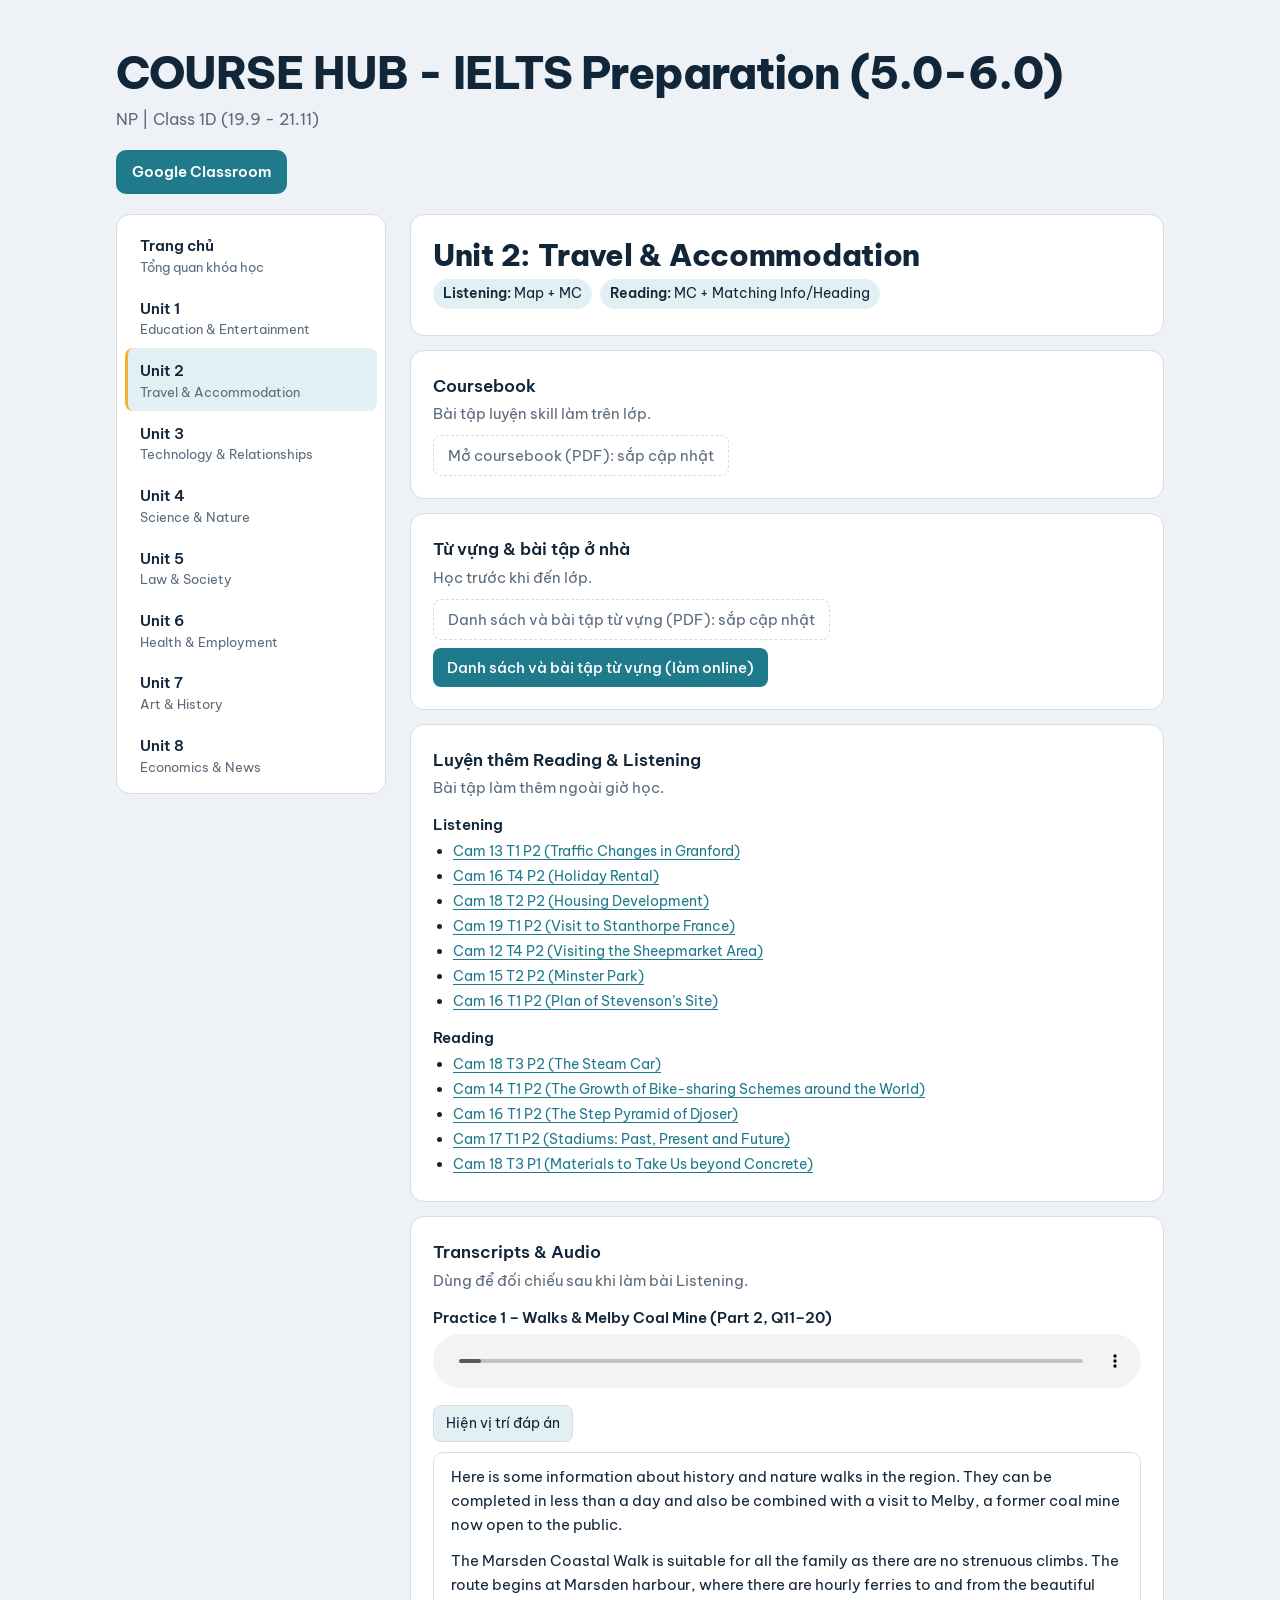
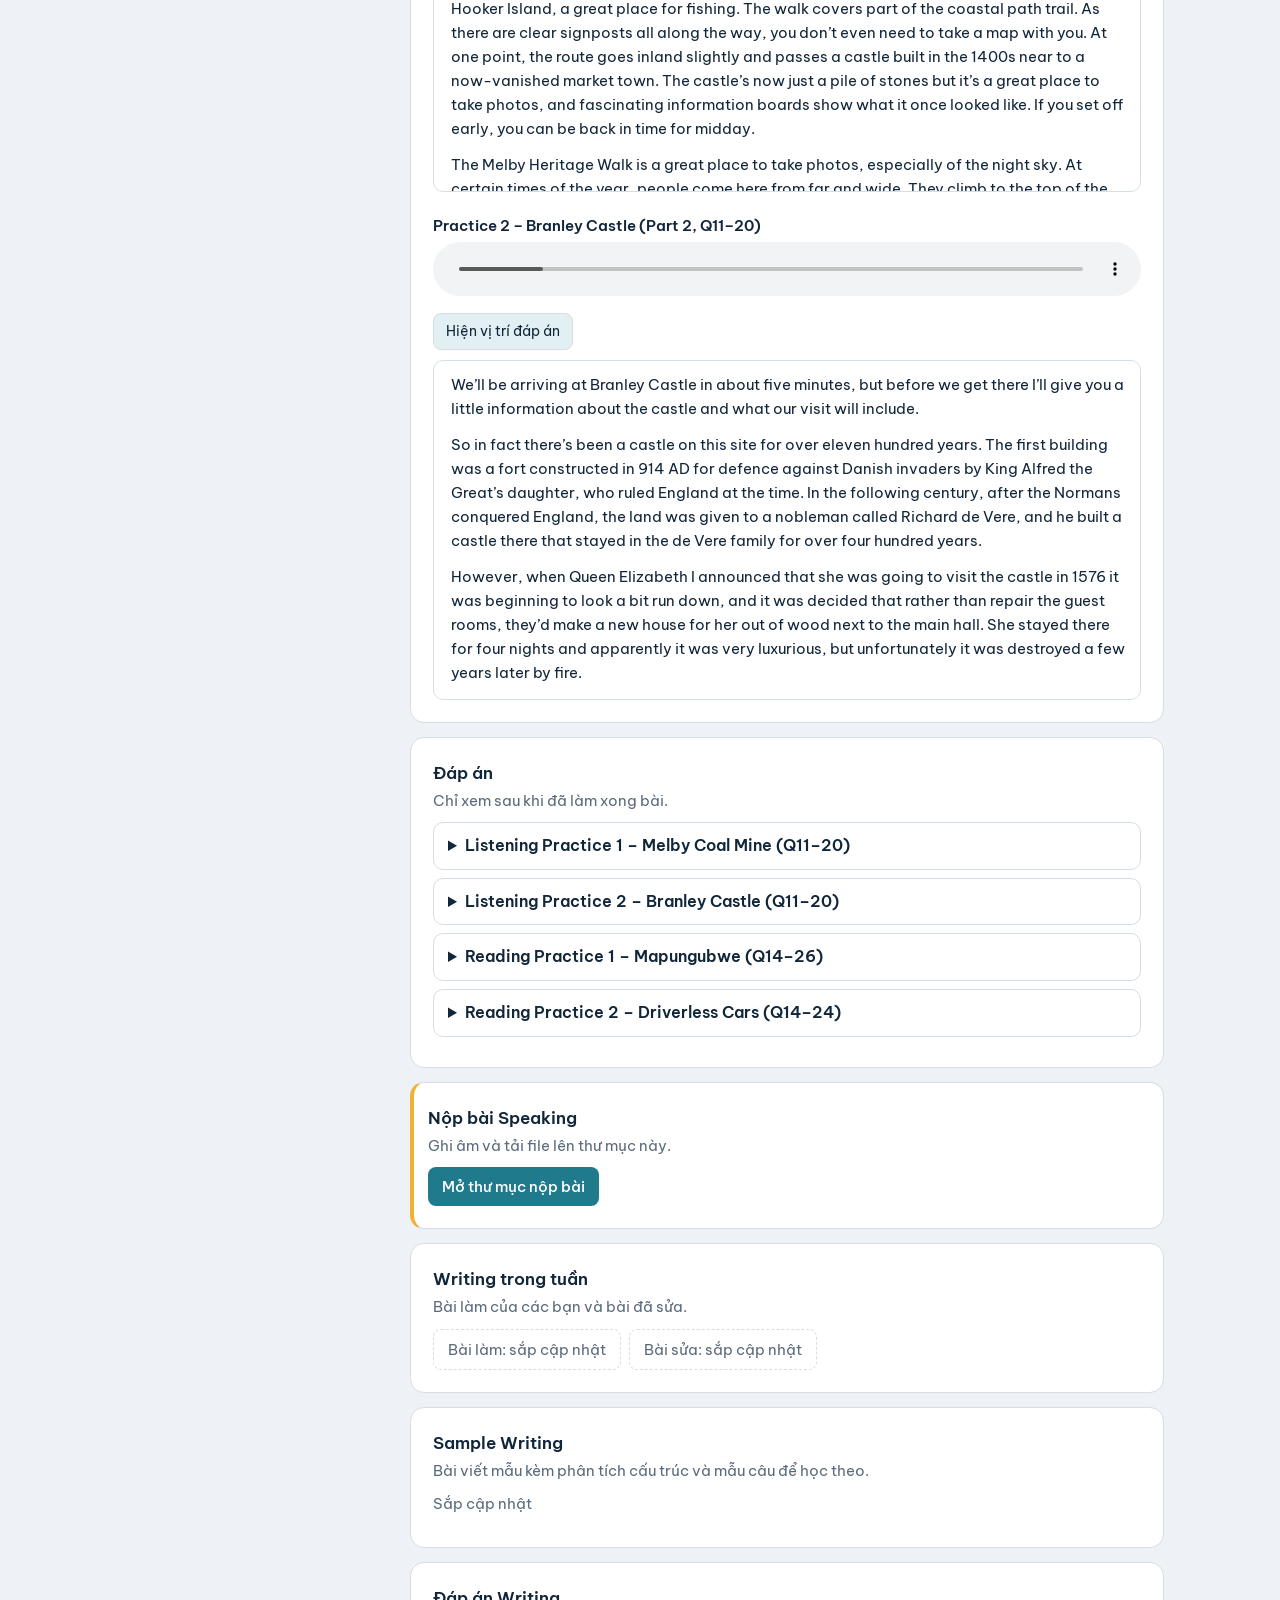
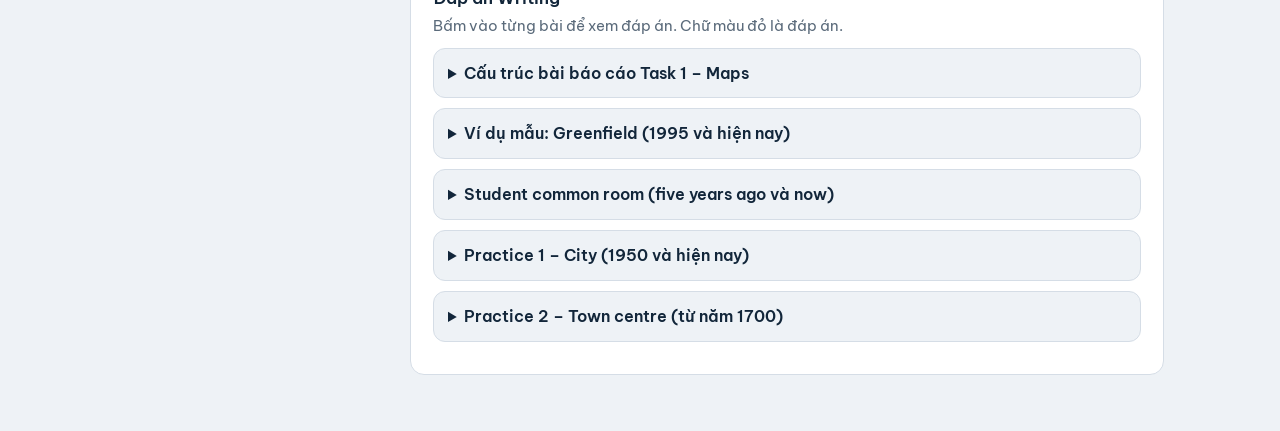
==== commit adeb2525: "Add files via upload" ====
--- a/unit2.html
+++ b/unit2.html
@@ -6,7 +6,7 @@
 <title>Unit 2 – Travel & Accommodation | COURSE HUB</title>
 <link rel="preconnect" href="https://fonts.googleapis.com">
 <link href="https://fonts.googleapis.com/css2?family=Be+Vietnam+Pro:wght@400;500;600;700;800&display=swap" rel="stylesheet">
-<link rel="stylesheet" href="style.css?v=20261114">
+<link rel="stylesheet" href="style.css">
 </head>
 <body>
 <div class="wrap">
@@ -94,8 +94,7 @@
   {
    "id": "u2p1",
    "title": "Practice 1 – Walks & Melby Coal Mine (Part 2, Q11–20)",
-   "audio": "",
-   "drive": "https://drive.google.com/file/d/1bThsLKRSCO_lCA4B_rbiBiYxb0vmCD3F/view?usp=sharing",
+   "audio": "unit2/L1_Track_2_1.mp3",
    "times": null,
    "ev": [
     [
@@ -195,7 +194,7 @@
   {
    "id": "u2p2",
    "title": "Practice 2 – Branley Castle (Part 2, Q11–20)",
-   "audio": "",
+   "audio": "unit2/L1_Track_2_2.mp3",
    "times": null,
    "lines": [
     [
@@ -560,210 +559,6 @@
    "s": 14
   }
  ],
- "sample": [
-  {
-   "fold": true,
-   "type": "Maps – Greenfield (1995 và hiện nay)",
-   "tag": "Bản đồ khu vực ngoài trời",
-   "question": "The maps below show the changes to a small town called Greenfield between 1995 and today. Summarise the information by selecting and reporting the main features, and make comparisons where relevant.",
-   "note": "Hai đoạn thân bài chia theo khu vực: phía bắc và phía nam. Gạch chân đậm là mẫu câu dùng lại được.",
-   "paras": [
-    {
-     "h": "Introduction",
-     "s": [
-      {
-       "k": "para",
-       "t": "{The two maps illustrate how} the town of Greenfield has changed {from 1995 until the present day.}"
-      }
-     ]
-    },
-    {
-     "h": "Overview",
-     "s": [
-      {
-       "k": "ov",
-       "t": "{Overall,} the town has become much more developed and modern. {The most noticeable changes are that} farmland has been replaced by housing, {and that} many public facilities in the south have been enlarged or upgraded."
-      }
-     ]
-    },
-    {
-     "h": "Body Paragraph 1 — The northern area",
-     "s": [
-      {
-       "k": "topic",
-       "t": "{In the north of the town,} there was a farm {in the north-west} and a small forest {in the north-east} in 1995."
-      },
-      {
-       "k": "det",
-       "t": "{Today,} the farm has disappeared and a housing estate has been built {in its place}."
-      },
-      {
-       "k": "det",
-       "t": "The forest has become much smaller, {as} part of it has been cleared {to make room for} a new car park, which is located {next to} the housing estate."
-      }
-     ]
-    },
-    {
-     "h": "Body Paragraph 2 — The southern area",
-     "s": [
-      {
-       "k": "topic",
-       "t": "{In the south,} the school, which stood {in the south-west} of the town, has been expanded {to include} a larger playground."
-      },
-      {
-       "k": "det",
-       "t": "{In the centre,} the old market has been demolished {and} a shopping mall has been constructed {on the same site}."
-      },
-      {
-       "k": "det",
-       "t": "{Meanwhile,} the small clinic {in the south-east} was moved to the north-east of the area, where it was turned into a hospital that is much bigger than before."
-      },
-      {
-       "k": "det",
-       "t": "{Finally,} the dirt road that ran through the middle of the town has been upgraded {into} a main road."
-      }
-     ]
-    }
-   ],
-   "tplTitle": "Mẫu câu dễ dùng cho bản đồ",
-   "tpl": [
-    [
-     "The two maps illustrate how … has changed from … until …",
-     "Câu paraphrase đề bài"
-    ],
-    [
-     "Overall, … has become much more …; The most noticeable changes are that …",
-     "Overview: thay đổi nổi bật nhất"
-    ],
-    [
-     "has been replaced by … / has been built in its place",
-     "Được thay bằng … / xây ngay vị trí cũ"
-    ],
-    [
-     "has been demolished and … has been constructed on the same site",
-     "Phá bỏ và xây mới trên cùng vị trí"
-    ],
-    [
-     "has been expanded to include … / has been upgraded into …",
-     "Mở rộng để có thêm … / nâng cấp thành …"
-    ]
-   ],
-   "img": "unit2/writing-1-greenfield.png",
-   "alt": "Bản đồ thị trấn Greenfield năm 1995 và hiện nay"
-  },
-  {
-   "fold": true,
-   "type": "Maps – Student common room (5 năm trước và hiện nay)",
-   "tag": "Sơ đồ trong phòng",
-   "question": "The plans show a student common room from five years ago and now. Summarize the information by selecting and reporting the main features and make comparisons where relevant.",
-   "note": "Thân bài 1: phần gần như không đổi. Thân bài 2: phần được cải tạo hoàn toàn. Gạch chân đậm là mẫu câu dùng lại được.",
-   "paras": [
-    {
-     "h": "Introduction",
-     "s": [
-      {
-       "k": "para",
-       "t": "{The plans illustrate} the layout modifications of a student common room {over a five-year period.}"
-      }
-     ]
-    },
-    {
-     "h": "Overview",
-     "s": [
-      {
-       "k": "ov",
-       "t": "{Overall,} the southern sections experienced major modifications, {while} the others experienced less significant upgrades."
-      }
-     ]
-    },
-    {
-     "h": "Body Paragraph 1 — The northern section (almost unchanged)",
-     "s": [
-      {
-       "k": "topic",
-       "t": "{Looking at the northern section first,} a cupboard, sink, two benches, a microwave and a refrigerator were lined up {in succession from west to east}."
-      },
-      {
-       "k": "det",
-       "t": "This arrangement of amenities remains in their original positions over the last five years."
-      },
-      {
-       "k": "det",
-       "t": "{The only modification in this area is that} one of the two benches has been replaced {by} a second microwave."
-      }
-     ]
-    },
-    {
-     "h": "Body Paragraph 2 — The middle and southern areas (renovated)",
-     "s": [
-      {
-       "k": "topic",
-       "t": "{Turning to the rest of the room,} the middle and southern areas have been completely renovated."
-      },
-      {
-       "k": "det",
-       "t": "{Five years ago,} the space was occupied by four six-seater tables {in the middle of the room} and a locker {in the bottom right corner}."
-      },
-      {
-       "k": "det",
-       "t": "{Currently, while} the set of tables has been moved {to the left}, the locker has been removed completely."
-      },
-      {
-       "k": "det",
-       "t": "{Instead,} a relaxation zone, featuring a drinks machine, three armchairs and a television, has been installed {on the right}."
-      },
-      {
-       "k": "det",
-       "t": "One of the tables {next to the new setup} has been substituted {by} a workbench for laptops, and another table {next to the western entrance} has been expanded {into} a ten-seater."
-      }
-     ]
-    }
-   ],
-   "tplTitle": "Mẫu câu dễ dùng cho sơ đồ phòng",
-   "tpl": [
-    [
-     "The plans illustrate the layout modifications of … over a … period",
-     "Câu paraphrase đề bài"
-    ],
-    [
-     "Overall, … experienced major modifications, while the others …",
-     "Overview: so sánh khu đổi nhiều và khu đổi ít"
-    ],
-    [
-     "remains in its original position(s)",
-     "Giữ nguyên vị trí"
-    ],
-    [
-     "has been replaced by … / substituted by … / moved to the left",
-     "Thay bằng … / chuyển sang trái"
-    ],
-    [
-     "has been removed completely / has been installed on the right",
-     "Dỡ bỏ hoàn toàn / lắp đặt mới ở bên phải"
-    ],
-    [
-     "has been expanded into …",
-     "Mở rộng thành …"
-    ]
-   ],
-   "img": "unit2/writing-2-common-room.png",
-   "alt": "Sơ đồ phòng sinh hoạt sinh viên năm năm trước và hiện nay"
-  }
- ],
- "wpdf": {
-  "t": "Đáp án Writing | Task 1 – Maps",
-  "d": "Đáp án được ghi bằng chữ đỏ. Cuộn xuống để xem hết tài liệu.",
-  "pages": [
-   "unit2/writing-key/p-1.jpg",
-   "unit2/writing-key/p-2.jpg",
-   "unit2/writing-key/p-3.jpg",
-   "unit2/writing-key/p-4.jpg",
-   "unit2/writing-key/p-5.jpg",
-   "unit2/writing-key/p-6.jpg",
-   "unit2/writing-key/p-7.jpg",
-   "unit2/writing-key/p-8.jpg"
-  ]
- },
  "wkey": [
   {
    "t": "Cấu trúc bài báo cáo Task 1 – Maps",
@@ -1290,6 +1085,6 @@
  ]
 };
 </script>
-<script src="common.js?v=20261114"></script>
+<script src="common.js"></script>
 </body>
 </html>
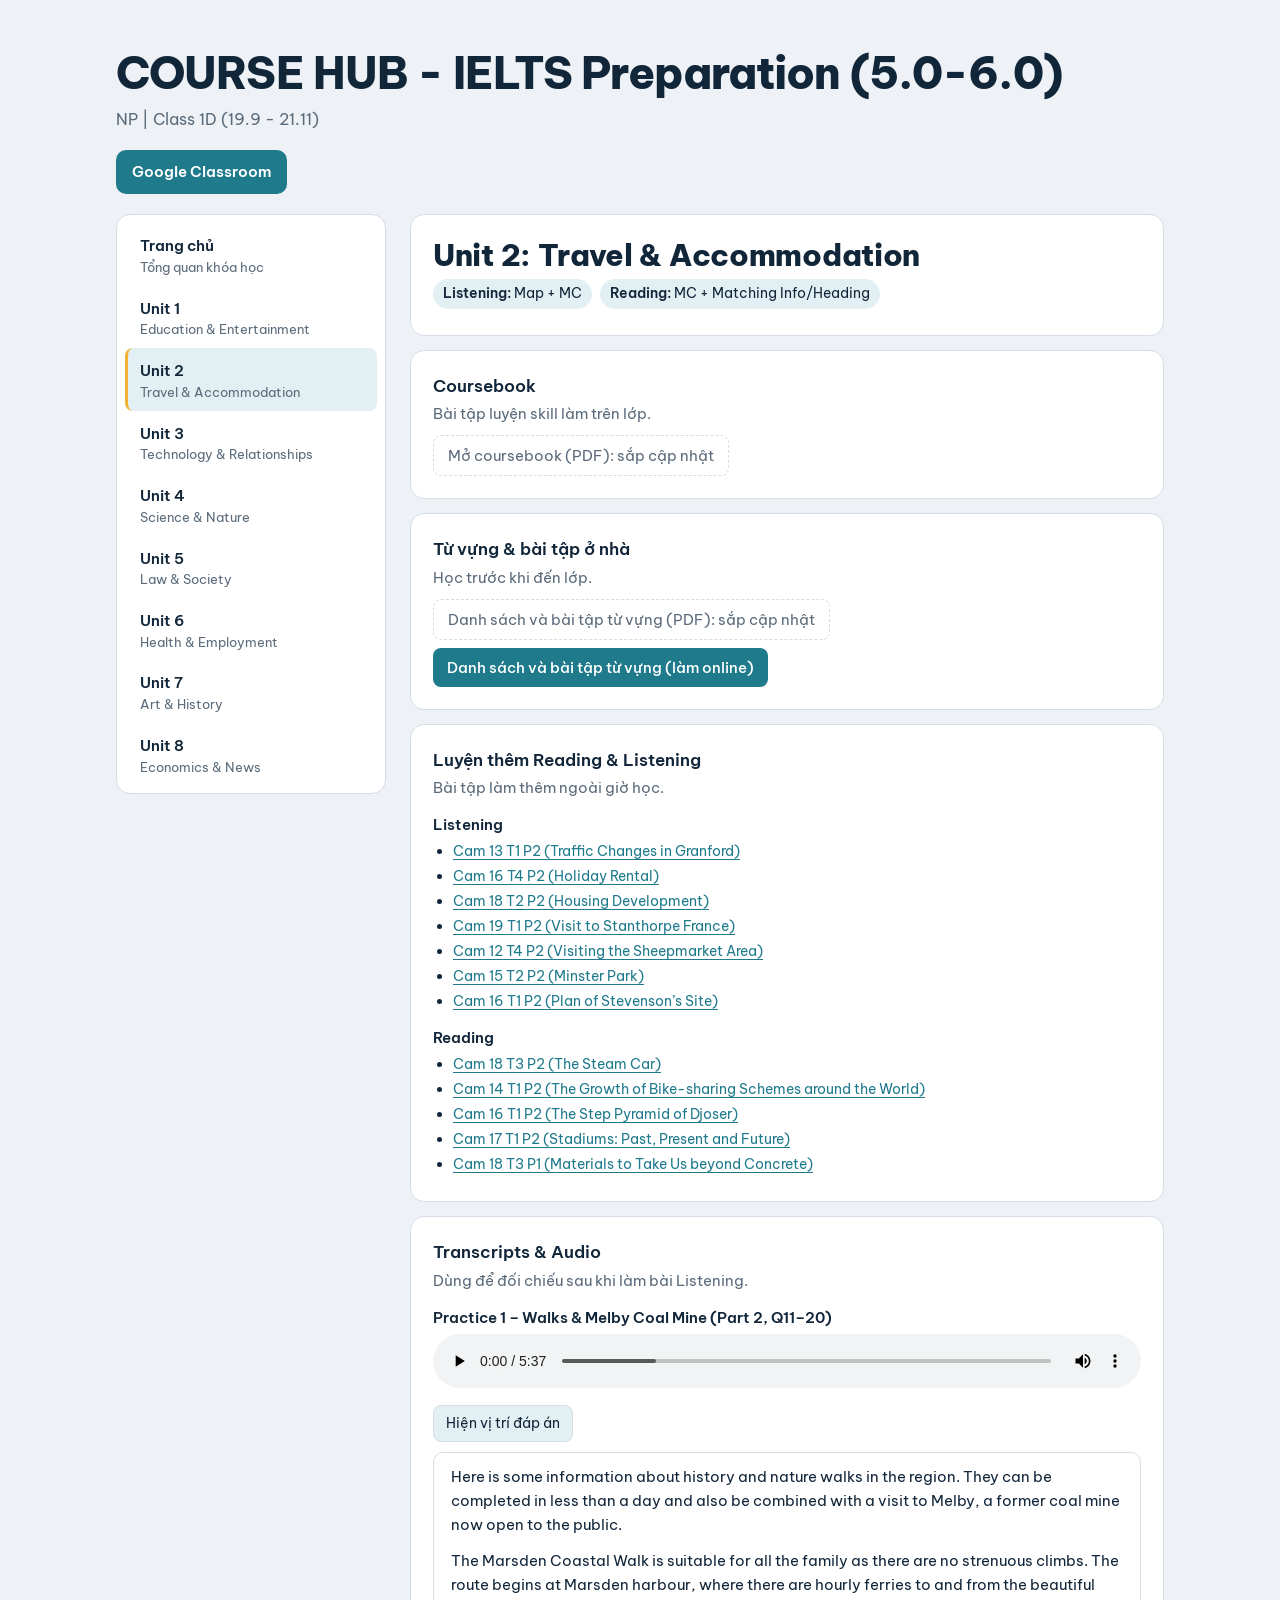
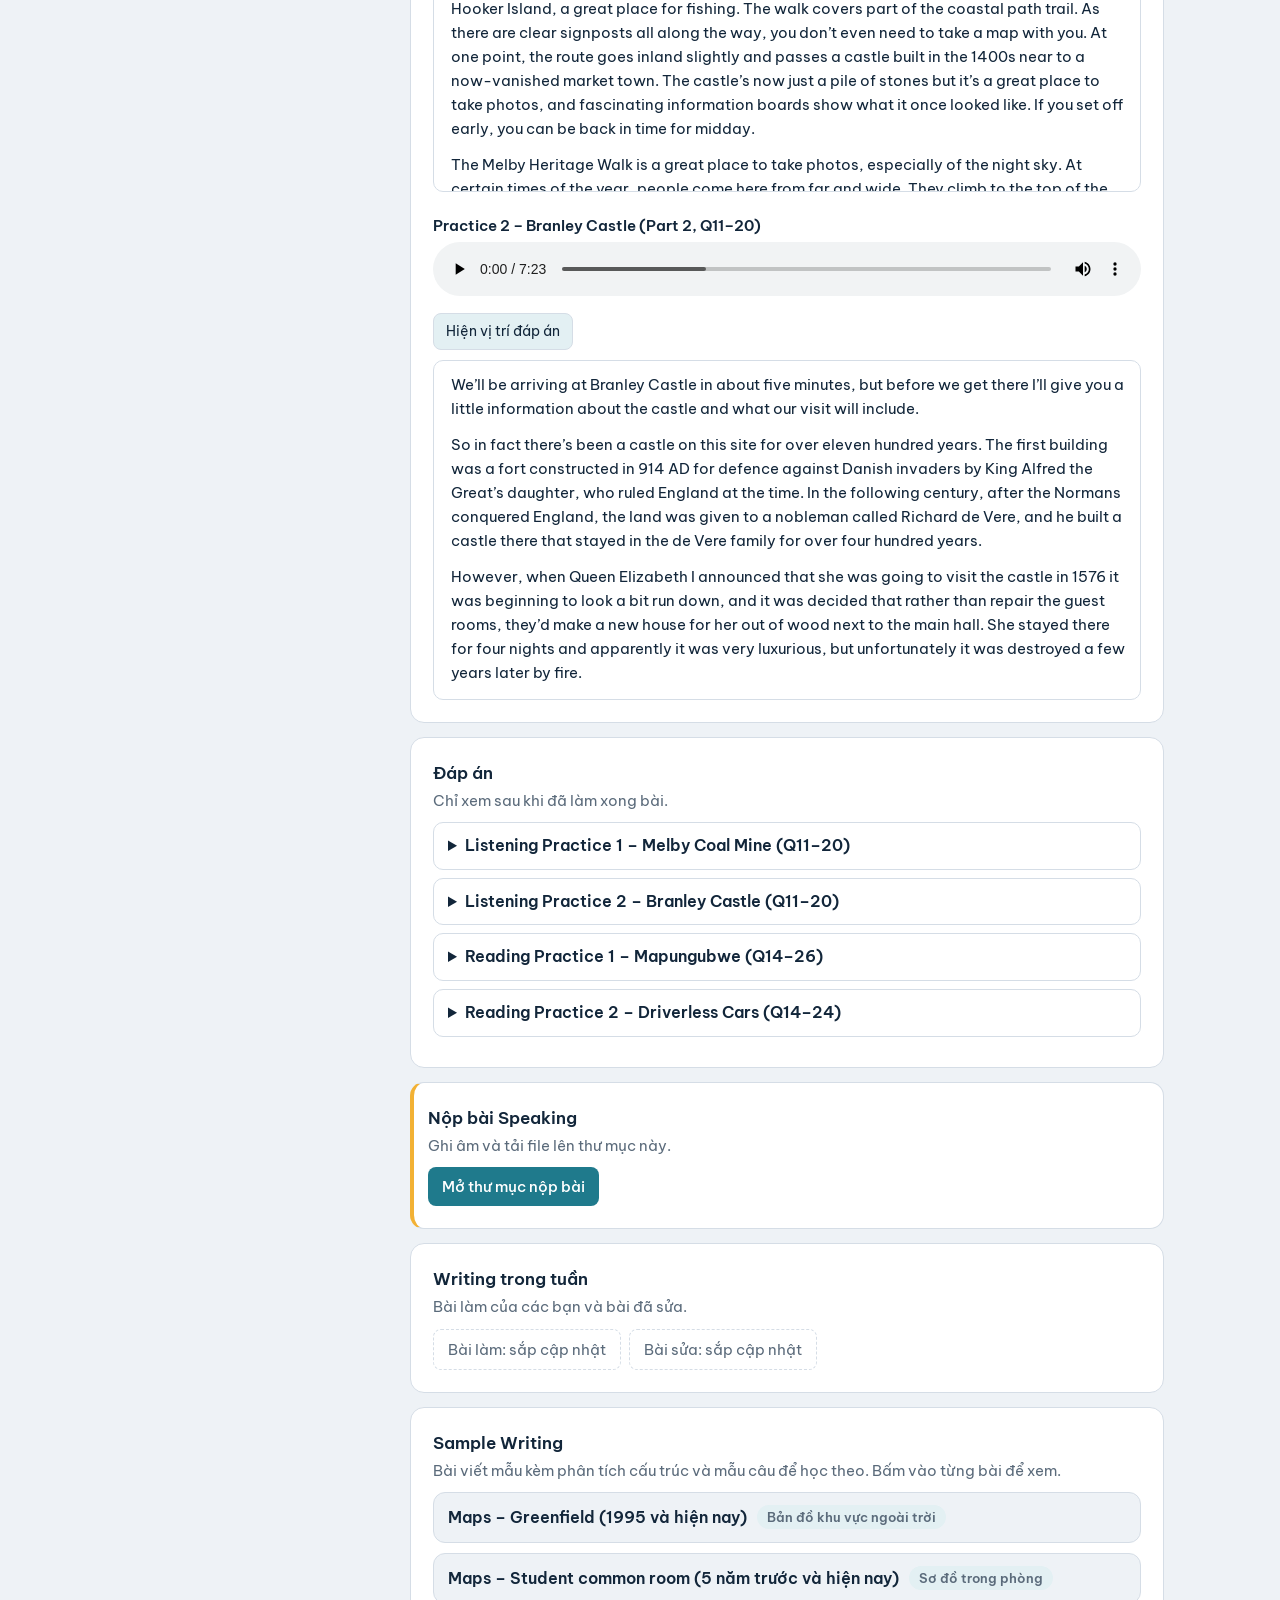
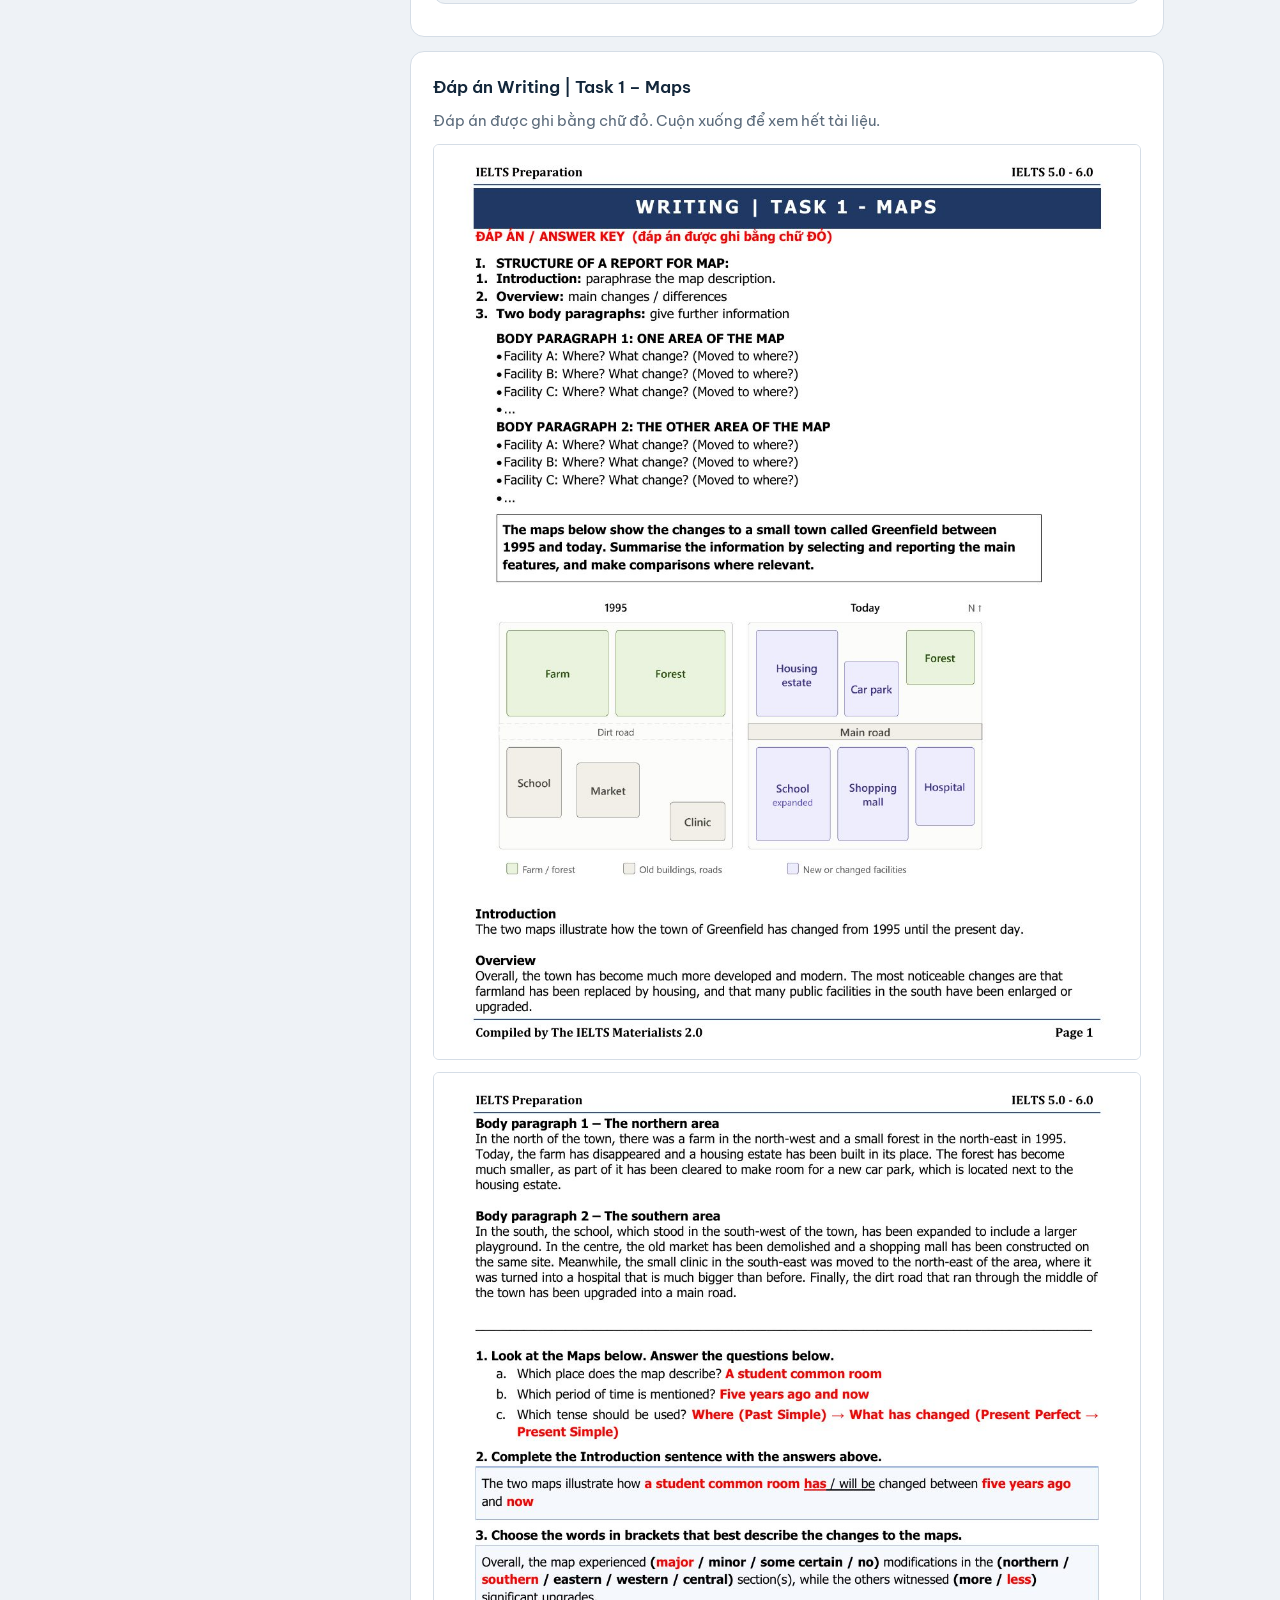
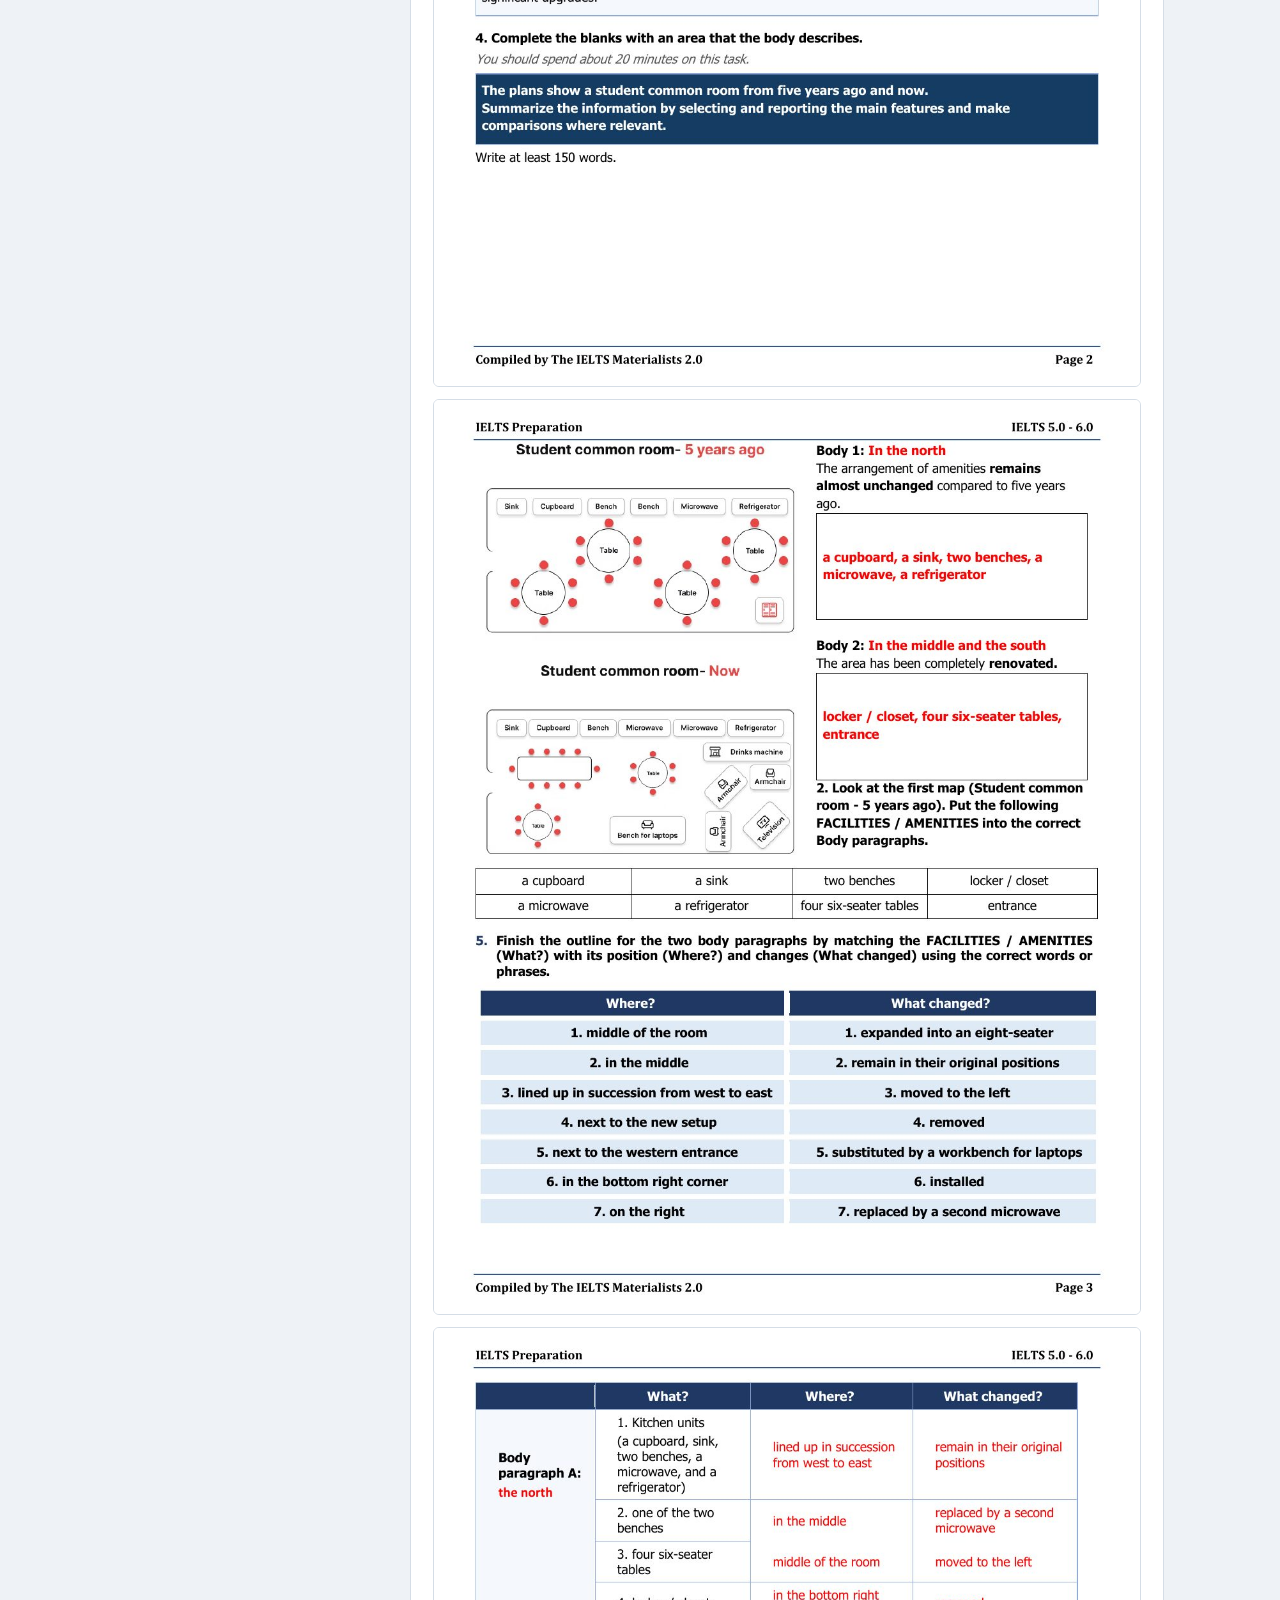
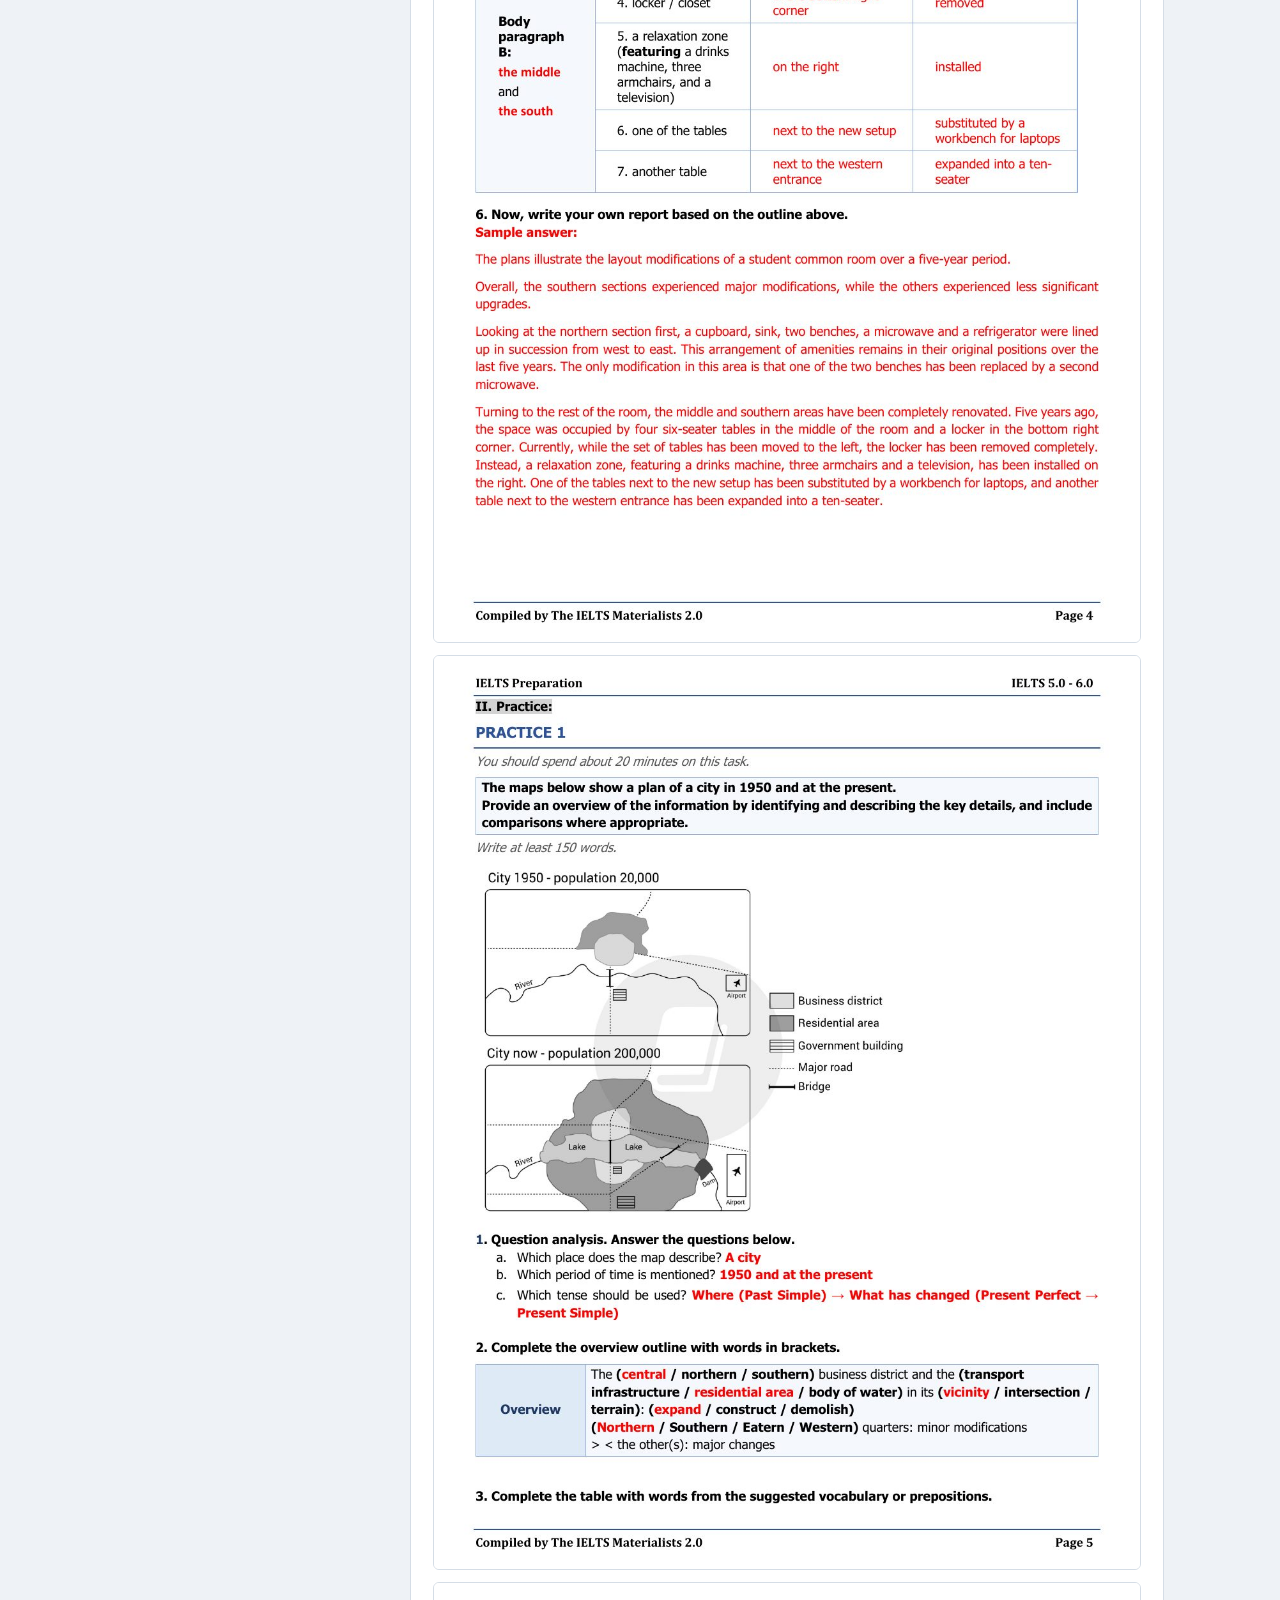
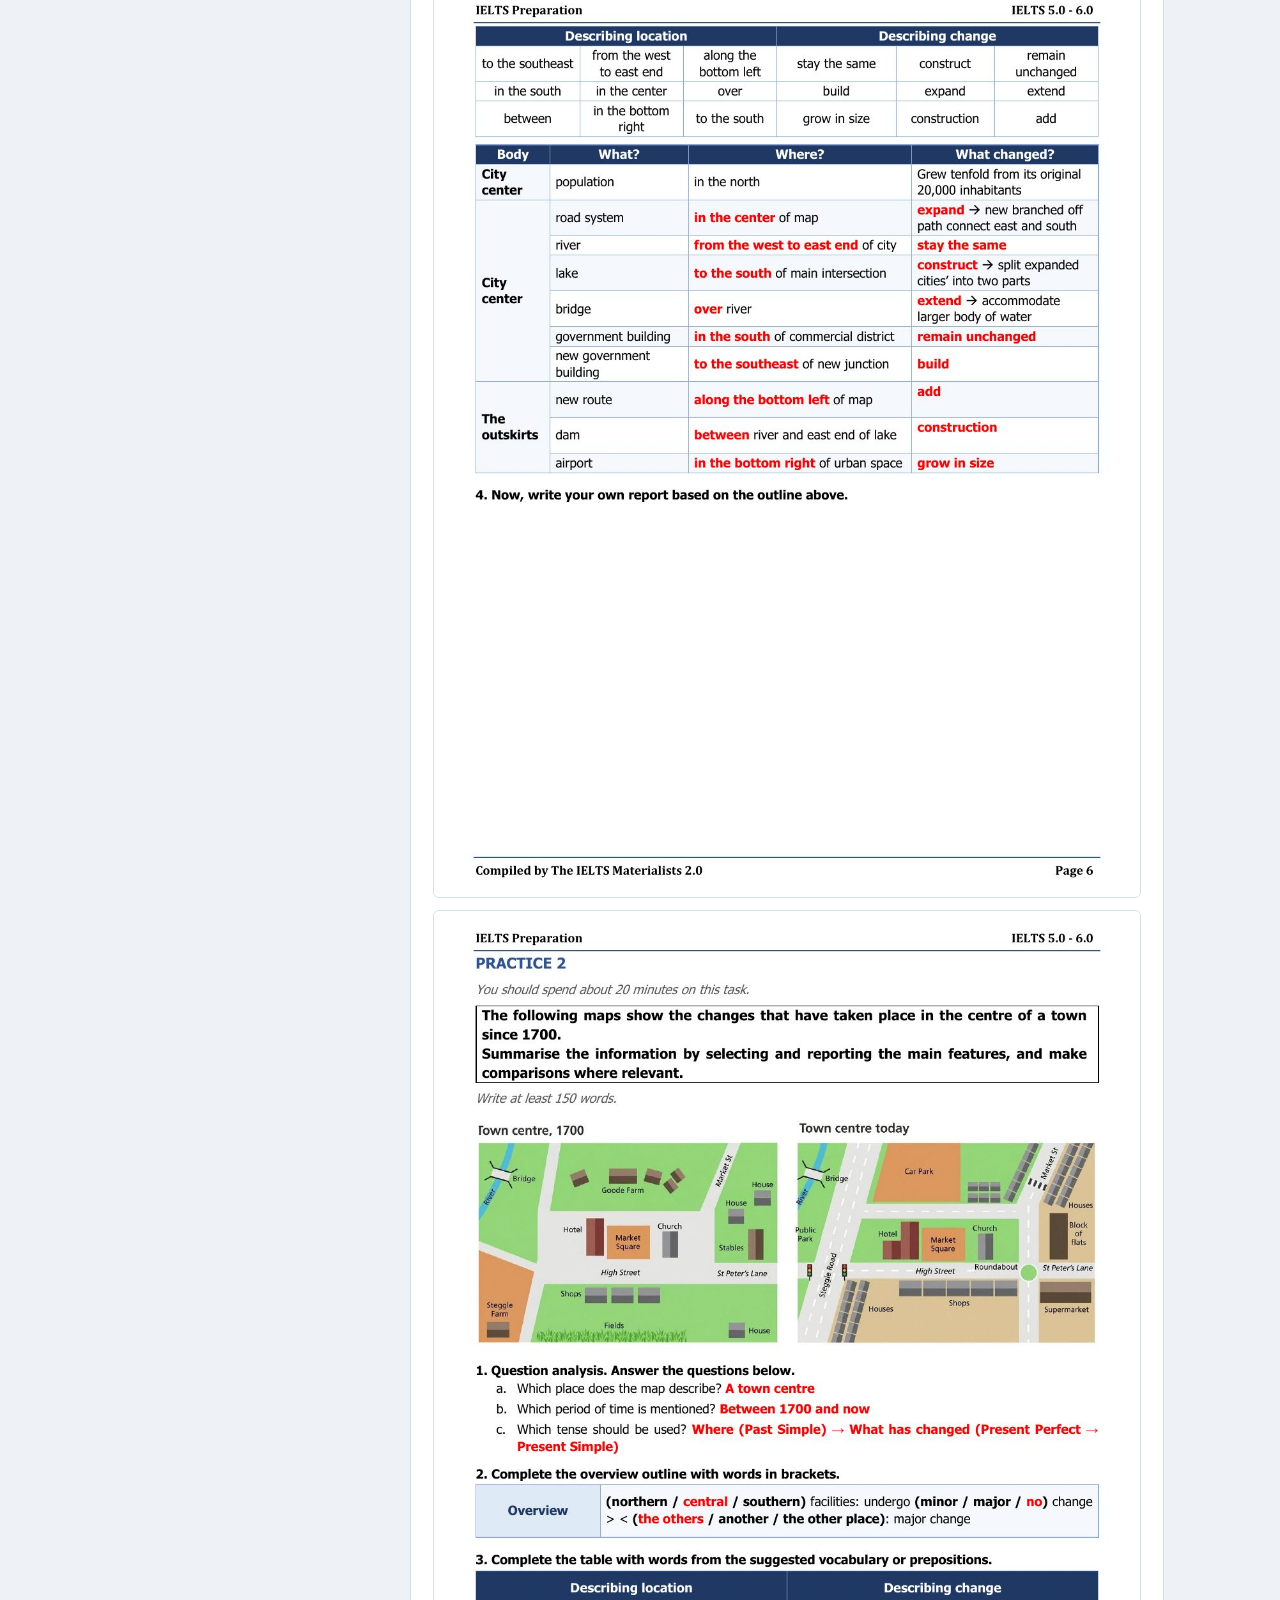
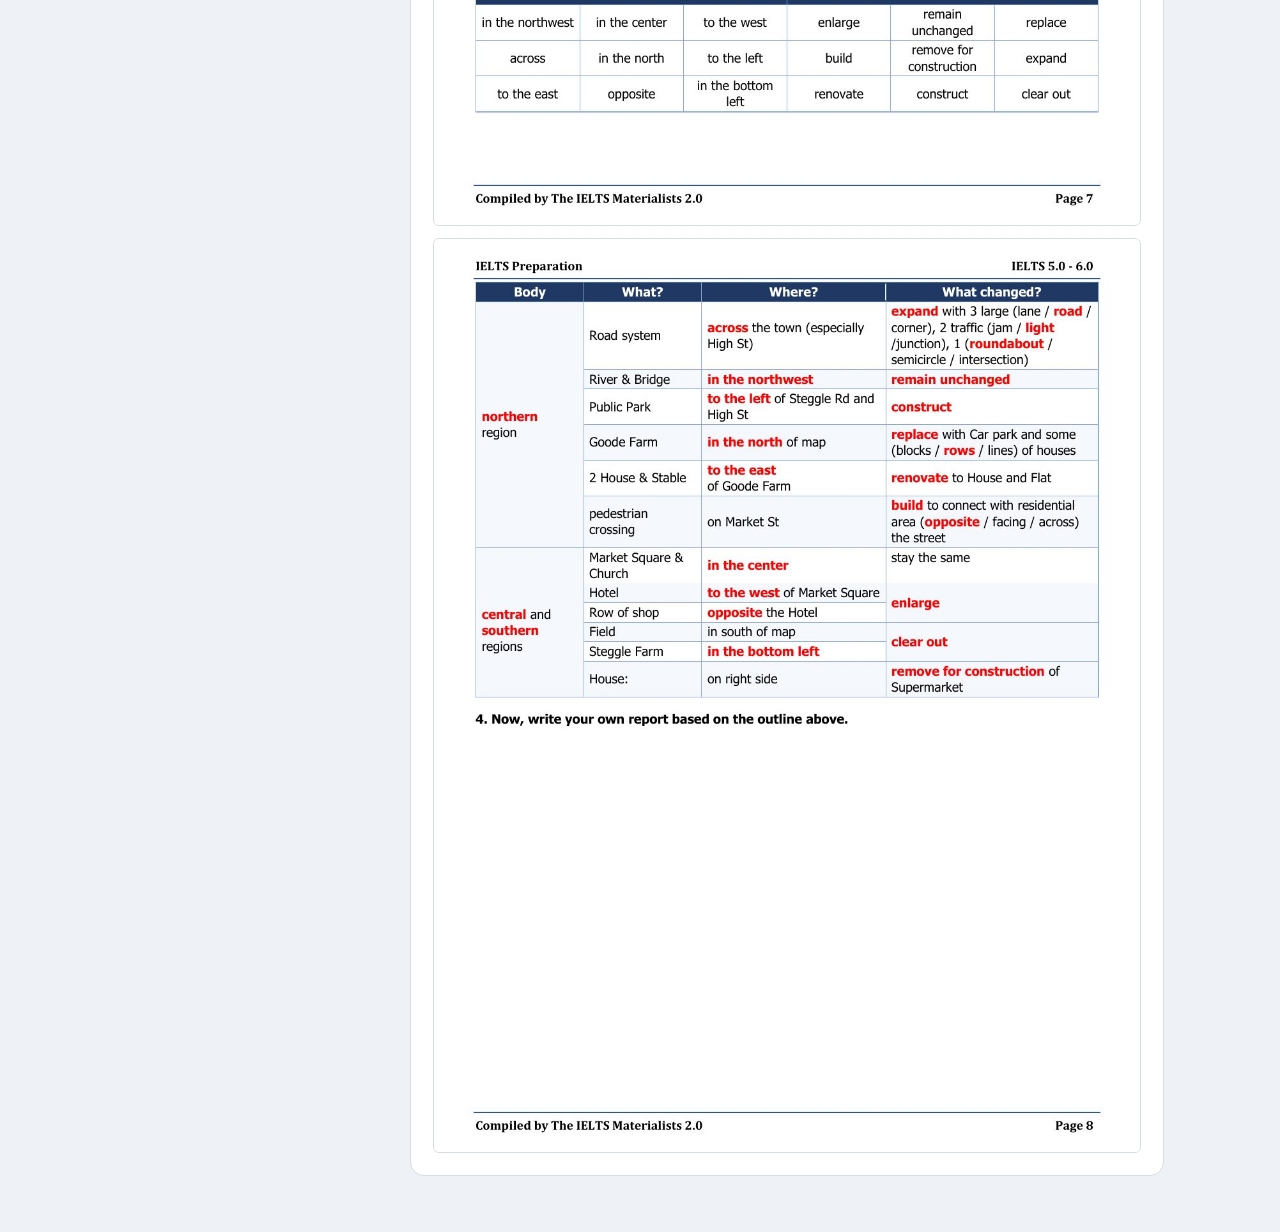
==== commit f99c6313: "Add files via upload" ====
--- a/unit2.html
+++ b/unit2.html
@@ -6,7 +6,7 @@
 <title>Unit 2 – Travel & Accommodation | COURSE HUB</title>
 <link rel="preconnect" href="https://fonts.googleapis.com">
 <link href="https://fonts.googleapis.com/css2?family=Be+Vietnam+Pro:wght@400;500;600;700;800&display=swap" rel="stylesheet">
-<link rel="stylesheet" href="style.css">
+<link rel="stylesheet" href="style.css?v=20261115">
 </head>
 <body>
 <div class="wrap">
@@ -559,6 +559,210 @@
    "s": 14
   }
  ],
+ "sample": [
+  {
+   "fold": true,
+   "type": "Maps – Greenfield (1995 và hiện nay)",
+   "tag": "Bản đồ khu vực ngoài trời",
+   "question": "The maps below show the changes to a small town called Greenfield between 1995 and today. Summarise the information by selecting and reporting the main features, and make comparisons where relevant.",
+   "note": "Hai đoạn thân bài chia theo khu vực: phía bắc và phía nam. Gạch chân đậm là mẫu câu dùng lại được.",
+   "paras": [
+    {
+     "h": "Introduction",
+     "s": [
+      {
+       "k": "para",
+       "t": "{The two maps illustrate how} the town of Greenfield has changed {from 1995 until the present day.}"
+      }
+     ]
+    },
+    {
+     "h": "Overview",
+     "s": [
+      {
+       "k": "ov",
+       "t": "{Overall,} the town has become much more developed and modern. {The most noticeable changes are that} farmland has been replaced by housing, {and that} many public facilities in the south have been enlarged or upgraded."
+      }
+     ]
+    },
+    {
+     "h": "Body Paragraph 1 — The northern area",
+     "s": [
+      {
+       "k": "topic",
+       "t": "{In the north of the town,} there was a farm {in the north-west} and a small forest {in the north-east} in 1995."
+      },
+      {
+       "k": "det",
+       "t": "{Today,} the farm has disappeared and a housing estate has been built {in its place}."
+      },
+      {
+       "k": "det",
+       "t": "The forest has become much smaller, {as} part of it has been cleared {to make room for} a new car park, which is located {next to} the housing estate."
+      }
+     ]
+    },
+    {
+     "h": "Body Paragraph 2 — The southern area",
+     "s": [
+      {
+       "k": "topic",
+       "t": "{In the south,} the school, which stood {in the south-west} of the town, has been expanded {to include} a larger playground."
+      },
+      {
+       "k": "det",
+       "t": "{In the centre,} the old market has been demolished {and} a shopping mall has been constructed {on the same site}."
+      },
+      {
+       "k": "det",
+       "t": "{Meanwhile,} the small clinic {in the south-east} was moved to the north-east of the area, where it was turned into a hospital that is much bigger than before."
+      },
+      {
+       "k": "det",
+       "t": "{Finally,} the dirt road that ran through the middle of the town has been upgraded {into} a main road."
+      }
+     ]
+    }
+   ],
+   "tplTitle": "Mẫu câu dễ dùng cho bản đồ",
+   "tpl": [
+    [
+     "The two maps illustrate how … has changed from … until …",
+     "Câu paraphrase đề bài"
+    ],
+    [
+     "Overall, … has become much more …; The most noticeable changes are that …",
+     "Overview: thay đổi nổi bật nhất"
+    ],
+    [
+     "has been replaced by … / has been built in its place",
+     "Được thay bằng … / xây ngay vị trí cũ"
+    ],
+    [
+     "has been demolished and … has been constructed on the same site",
+     "Phá bỏ và xây mới trên cùng vị trí"
+    ],
+    [
+     "has been expanded to include … / has been upgraded into …",
+     "Mở rộng để có thêm … / nâng cấp thành …"
+    ]
+   ],
+   "img": "unit2/writing-1-greenfield.png",
+   "alt": "Bản đồ thị trấn Greenfield năm 1995 và hiện nay"
+  },
+  {
+   "fold": true,
+   "type": "Maps – Student common room (5 năm trước và hiện nay)",
+   "tag": "Sơ đồ trong phòng",
+   "question": "The plans show a student common room from five years ago and now. Summarize the information by selecting and reporting the main features and make comparisons where relevant.",
+   "note": "Thân bài 1: phần gần như không đổi. Thân bài 2: phần được cải tạo hoàn toàn. Gạch chân đậm là mẫu câu dùng lại được.",
+   "paras": [
+    {
+     "h": "Introduction",
+     "s": [
+      {
+       "k": "para",
+       "t": "{The plans illustrate} the layout modifications of a student common room {over a five-year period.}"
+      }
+     ]
+    },
+    {
+     "h": "Overview",
+     "s": [
+      {
+       "k": "ov",
+       "t": "{Overall,} the southern sections experienced major modifications, {while} the others experienced less significant upgrades."
+      }
+     ]
+    },
+    {
+     "h": "Body Paragraph 1 — The northern section (almost unchanged)",
+     "s": [
+      {
+       "k": "topic",
+       "t": "{Looking at the northern section first,} a cupboard, sink, two benches, a microwave and a refrigerator were lined up {in succession from west to east}."
+      },
+      {
+       "k": "det",
+       "t": "This arrangement of amenities remains in their original positions over the last five years."
+      },
+      {
+       "k": "det",
+       "t": "{The only modification in this area is that} one of the two benches has been replaced {by} a second microwave."
+      }
+     ]
+    },
+    {
+     "h": "Body Paragraph 2 — The middle and southern areas (renovated)",
+     "s": [
+      {
+       "k": "topic",
+       "t": "{Turning to the rest of the room,} the middle and southern areas have been completely renovated."
+      },
+      {
+       "k": "det",
+       "t": "{Five years ago,} the space was occupied by four six-seater tables {in the middle of the room} and a locker {in the bottom right corner}."
+      },
+      {
+       "k": "det",
+       "t": "{Currently, while} the set of tables has been moved {to the left}, the locker has been removed completely."
+      },
+      {
+       "k": "det",
+       "t": "{Instead,} a relaxation zone, featuring a drinks machine, three armchairs and a television, has been installed {on the right}."
+      },
+      {
+       "k": "det",
+       "t": "One of the tables {next to the new setup} has been substituted {by} a workbench for laptops, and another table {next to the western entrance} has been expanded {into} a ten-seater."
+      }
+     ]
+    }
+   ],
+   "tplTitle": "Mẫu câu dễ dùng cho sơ đồ phòng",
+   "tpl": [
+    [
+     "The plans illustrate the layout modifications of … over a … period",
+     "Câu paraphrase đề bài"
+    ],
+    [
+     "Overall, … experienced major modifications, while the others …",
+     "Overview: so sánh khu đổi nhiều và khu đổi ít"
+    ],
+    [
+     "remains in its original position(s)",
+     "Giữ nguyên vị trí"
+    ],
+    [
+     "has been replaced by … / substituted by … / moved to the left",
+     "Thay bằng … / chuyển sang trái"
+    ],
+    [
+     "has been removed completely / has been installed on the right",
+     "Dỡ bỏ hoàn toàn / lắp đặt mới ở bên phải"
+    ],
+    [
+     "has been expanded into …",
+     "Mở rộng thành …"
+    ]
+   ],
+   "img": "unit2/writing-2-common-room.png",
+   "alt": "Sơ đồ phòng sinh hoạt sinh viên năm năm trước và hiện nay"
+  }
+ ],
+ "wpdf": {
+  "t": "Đáp án Writing | Task 1 – Maps",
+  "d": "Đáp án được ghi bằng chữ đỏ. Cuộn xuống để xem hết tài liệu.",
+  "pages": [
+   "unit2/writing-key/p-1.jpg",
+   "unit2/writing-key/p-2.jpg",
+   "unit2/writing-key/p-3.jpg",
+   "unit2/writing-key/p-4.jpg",
+   "unit2/writing-key/p-5.jpg",
+   "unit2/writing-key/p-6.jpg",
+   "unit2/writing-key/p-7.jpg",
+   "unit2/writing-key/p-8.jpg"
+  ]
+ },
  "wkey": [
   {
    "t": "Cấu trúc bài báo cáo Task 1 – Maps",
@@ -1085,6 +1289,6 @@
  ]
 };
 </script>
-<script src="common.js"></script>
+<script src="common.js?v=20261115"></script>
 </body>
 </html>
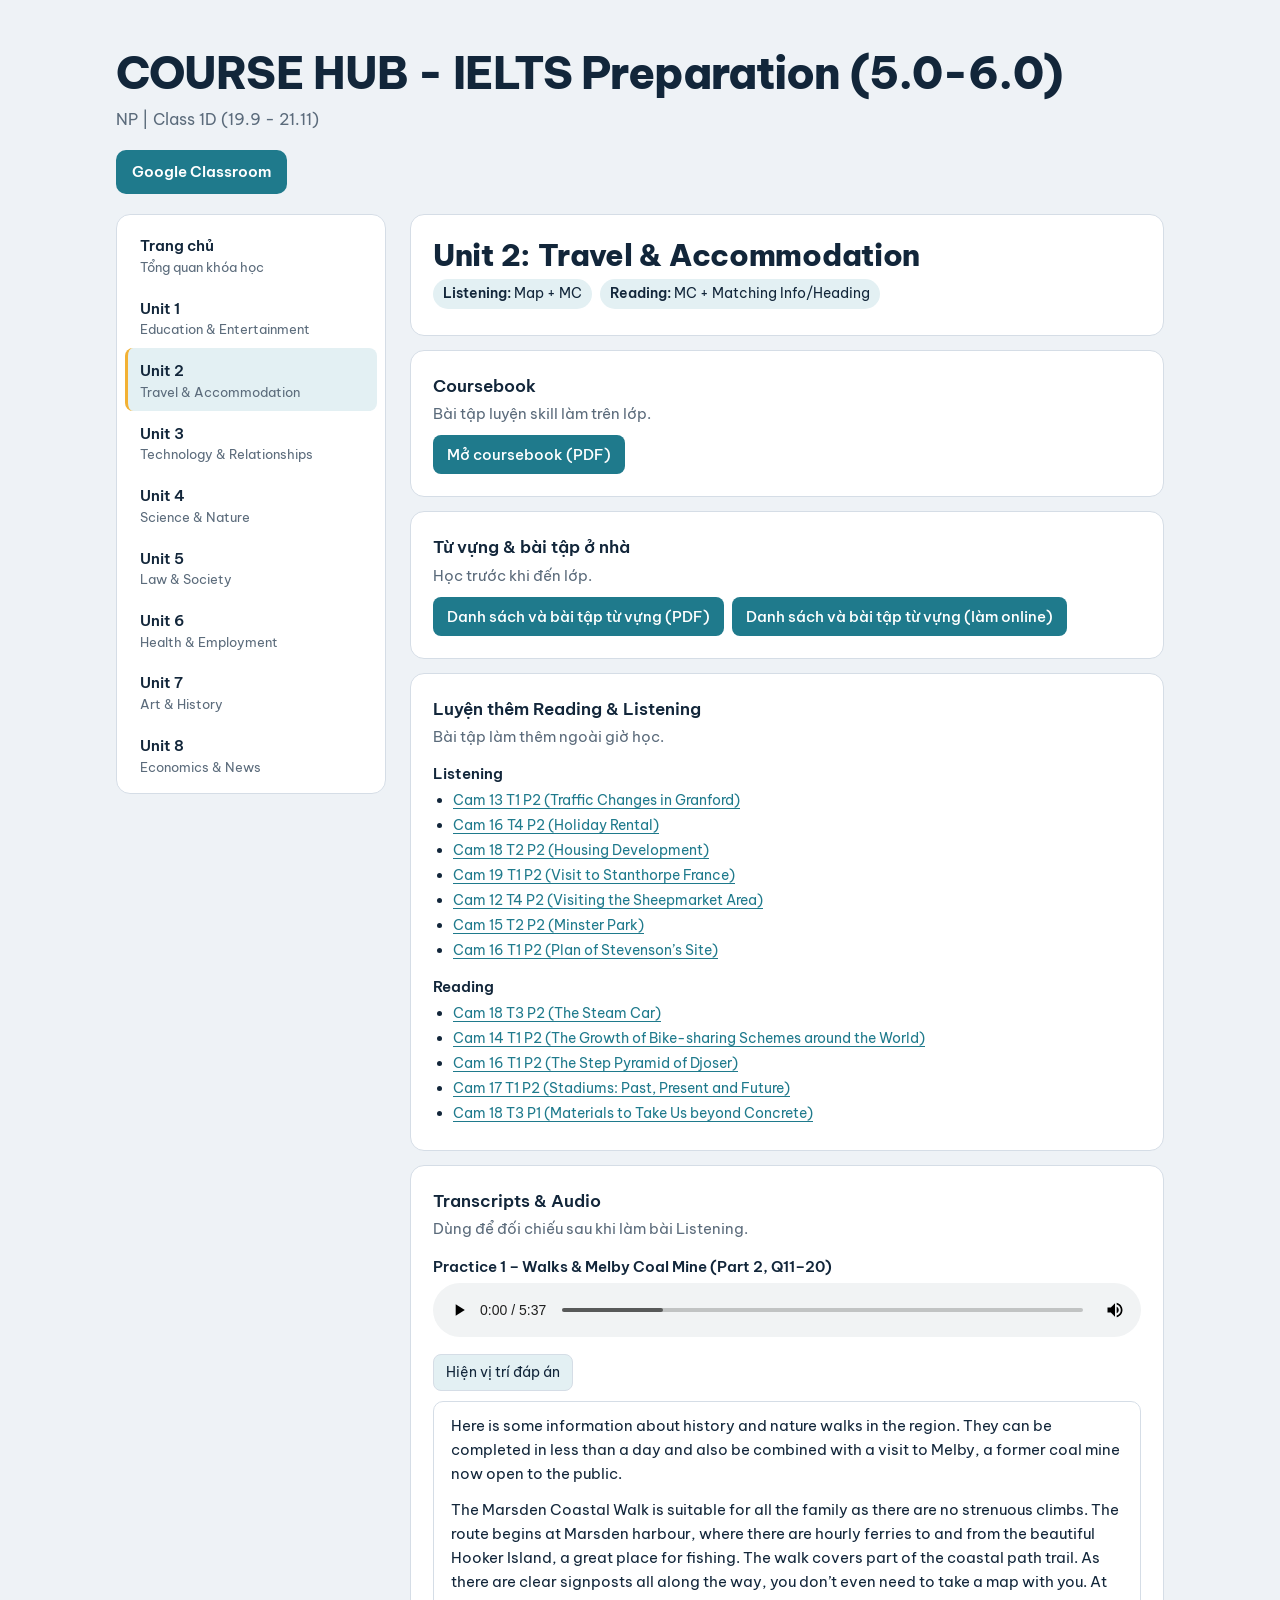
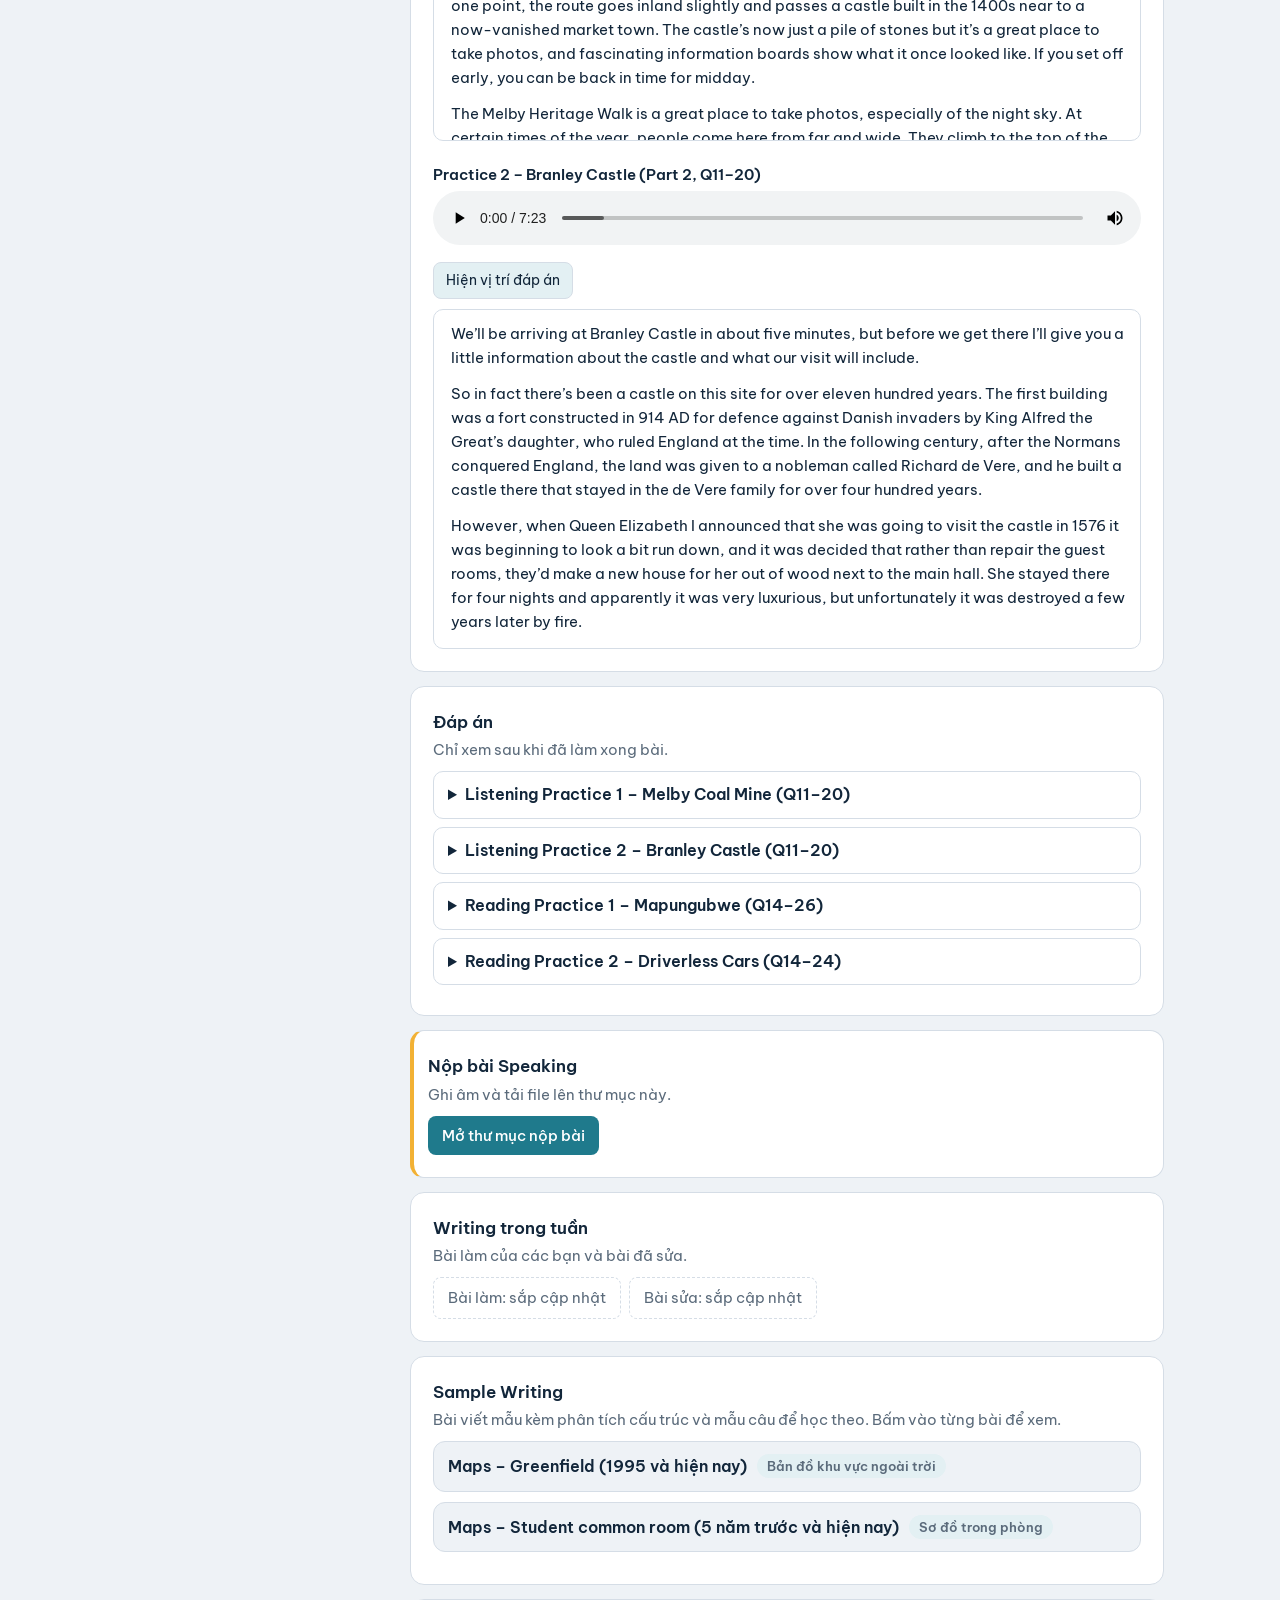
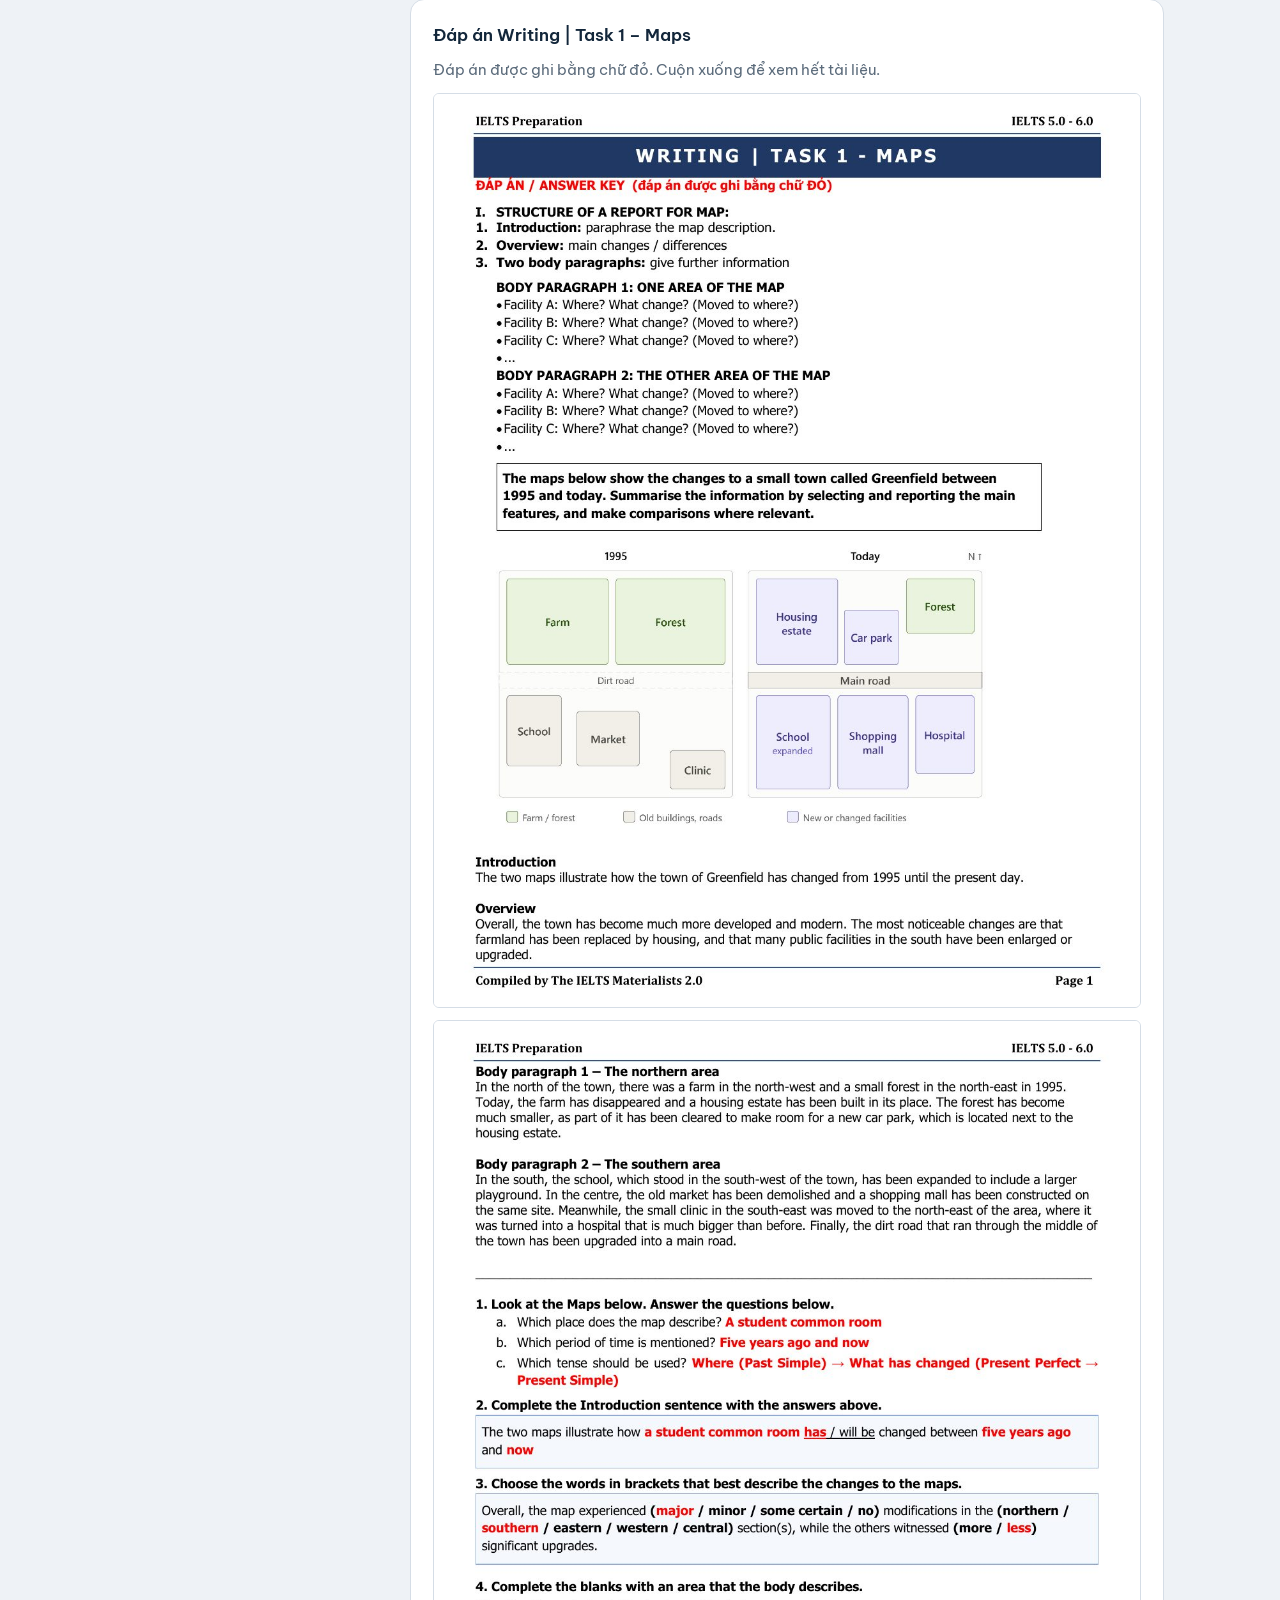
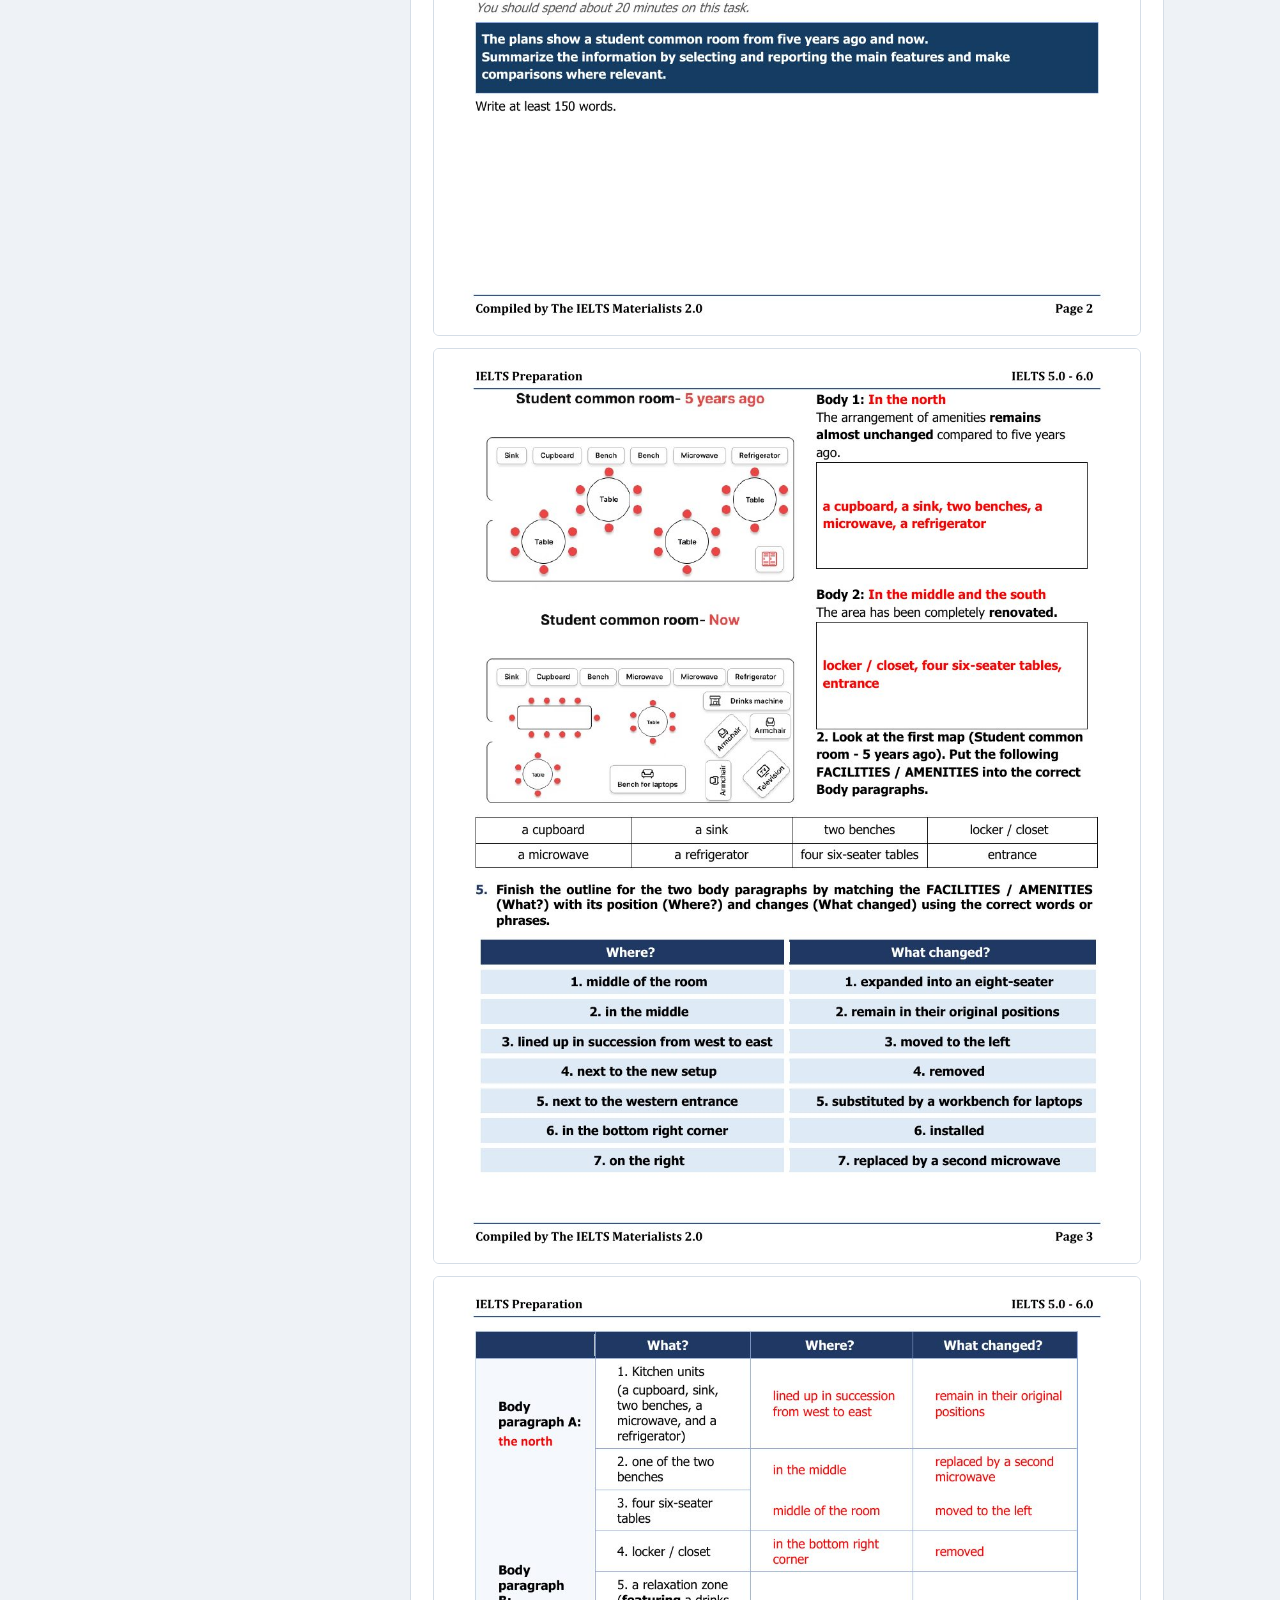
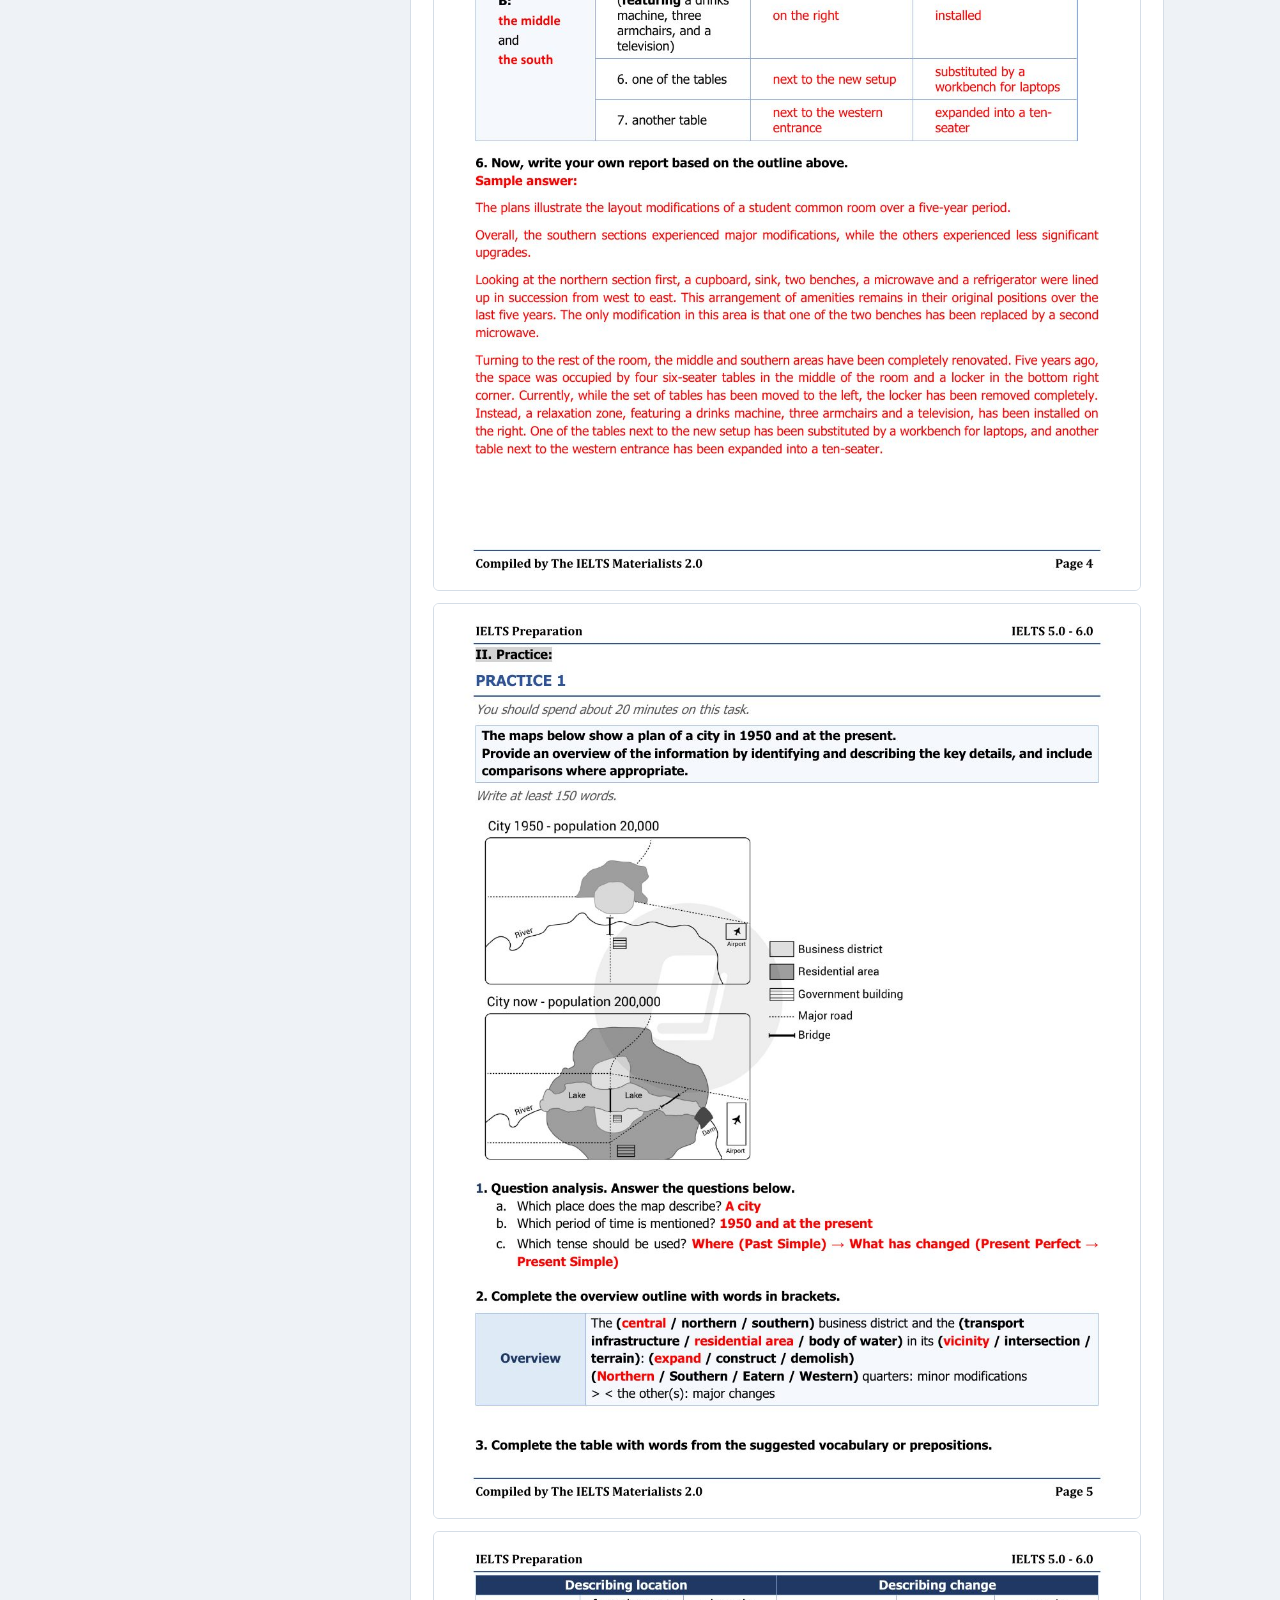
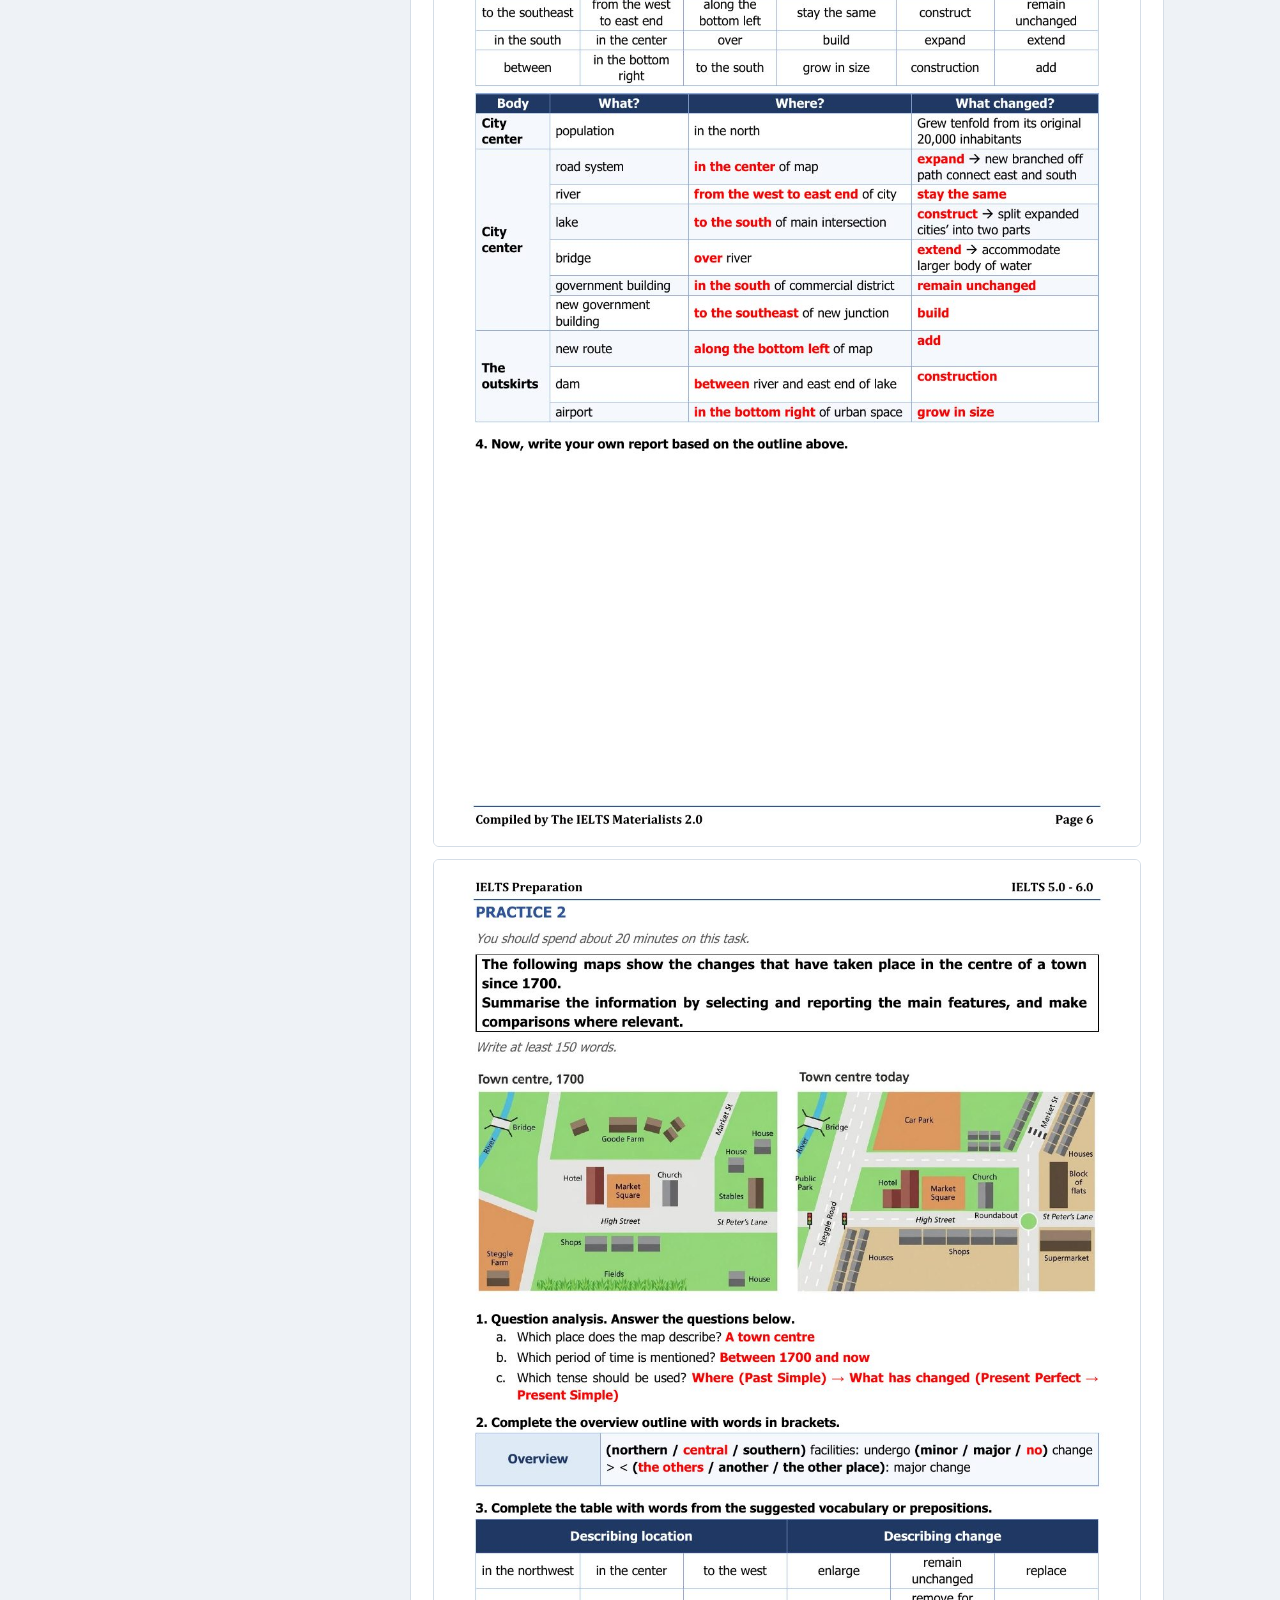
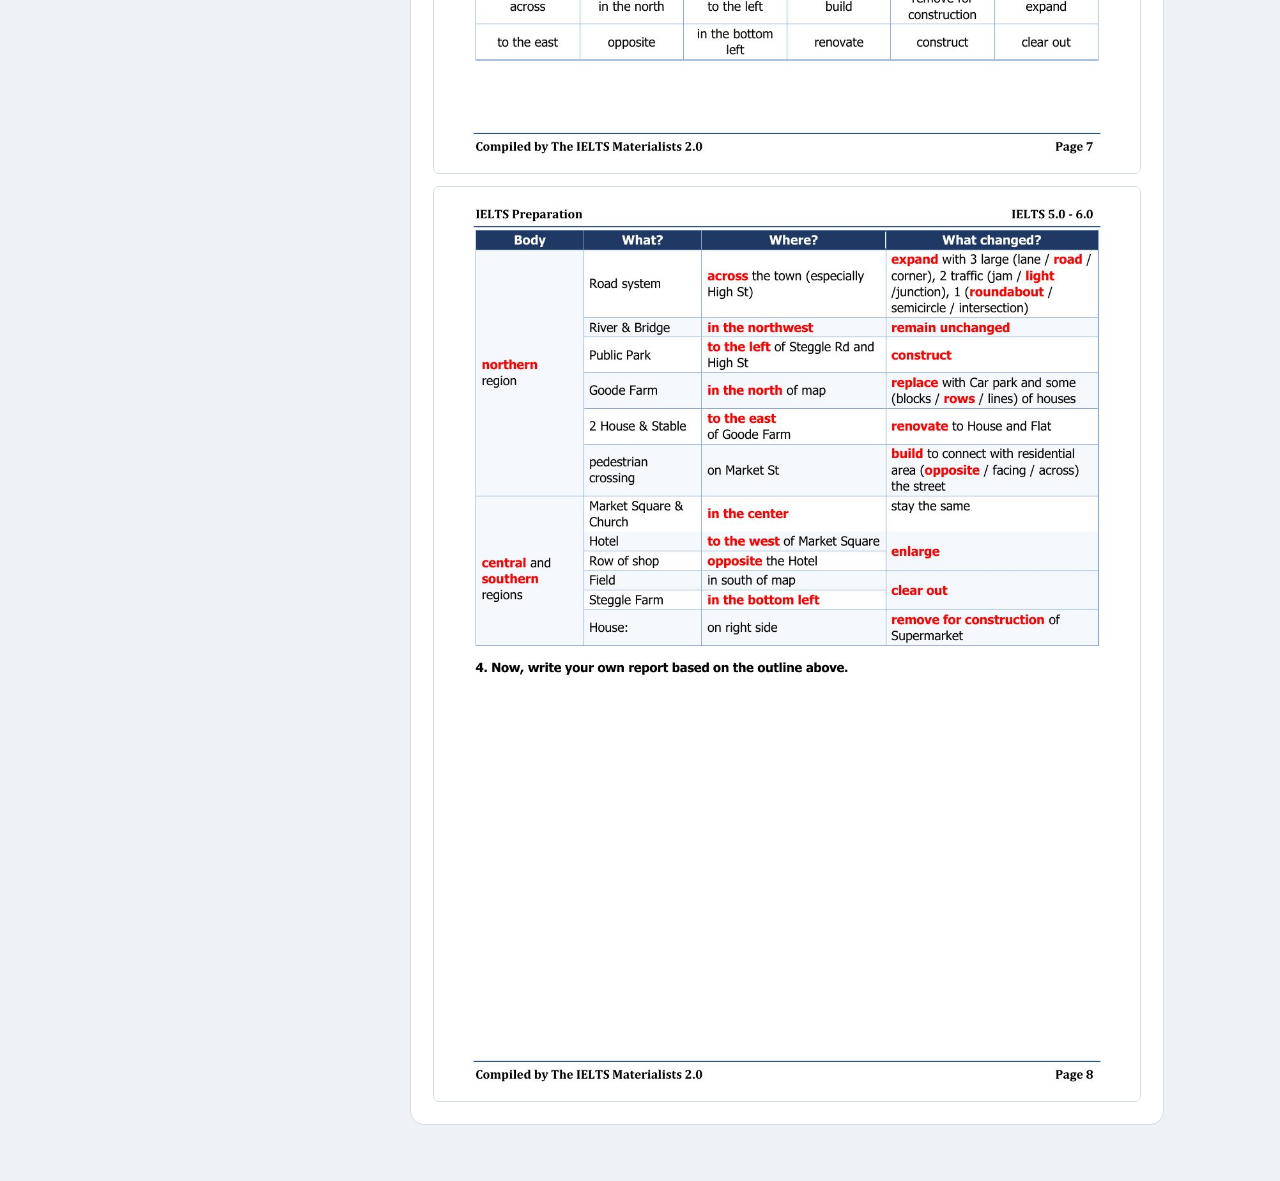
==== commit c58dfb39: "Add files via upload" ====
--- a/unit2.html
+++ b/unit2.html
@@ -28,10 +28,10 @@
  "n": 2,
  "links": {
   "coursebook": [
-   ""
+   "/_blob/unit2-coursebook"
   ],
   "vocab": [
-   "",
+   "/_blob/unit2-vocabulary",
    "unit2/vocab-exercises.html"
   ],
   "speaking": [
@@ -1290,5 +1290,21 @@
 };
 </script>
 <script src="common.js?v=20261115"></script>
+<script>
+/* Tài liệu Unit 2: xem trong trang bằng ảnh từng trang (thư mục docs/), không có file PDF để tải. File này tự chứa mọi thứ cần thiết, không cần sửa common.js hay style.css. */
+(function(){
+  const mk=(d,n)=>Array.from({length:n},(_,i)=>"docs/"+d+"/p-"+String(i+1).padStart(2,"0")+".webp");
+  PAGES["/_blob/unit2-coursebook"]=mk("unit2-coursebook",17);
+  PAGES["/_blob/unit2-vocabulary"]=mk("unit2-vocabulary",19);
+  const st=document.createElement("style");
+  st.textContent="#dl{display:none!important}main img{pointer-events:none;-webkit-user-drag:none;user-select:none}@media print{body *{display:none!important}body::before{content:'Tài liệu chỉ xem trên trang web.';display:block;padding:24px}}";
+  document.head.appendChild(st);
+  const nd=()=>document.querySelectorAll("audio").forEach(a=>a.setAttribute("controlsList","nodownload noplaybackrate"));
+  nd(); new MutationObserver(nd).observe(document.getElementById("main"),{childList:true,subtree:true});
+  document.addEventListener("contextmenu",e=>{if(e.target.closest&&e.target.closest("img,audio,#viewer"))e.preventDefault();});
+  document.addEventListener("dragstart",e=>{if(e.target.closest&&e.target.closest("img"))e.preventDefault();});
+  document.addEventListener("keydown",e=>{if((e.ctrlKey||e.metaKey)&&/^[sp]$/i.test(e.key))e.preventDefault();});
+})();
+</script>
 </body>
 </html>
